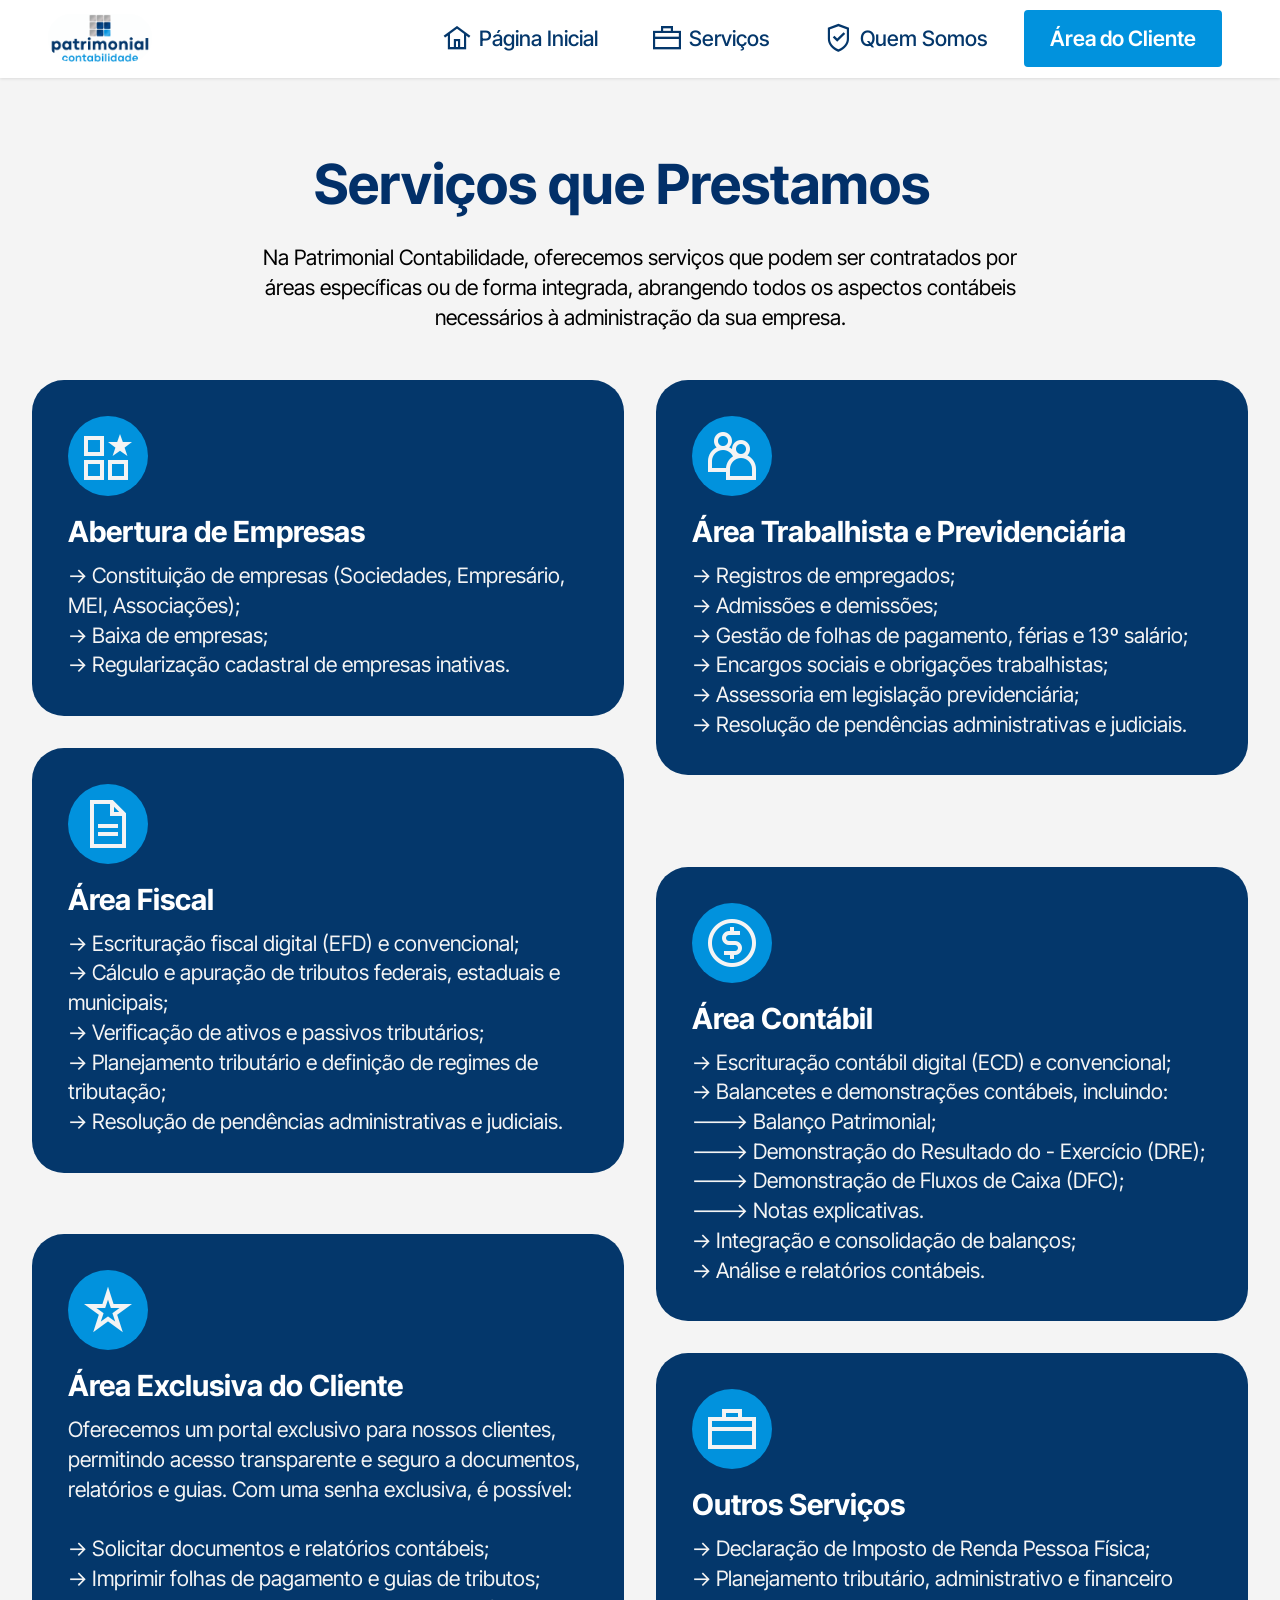
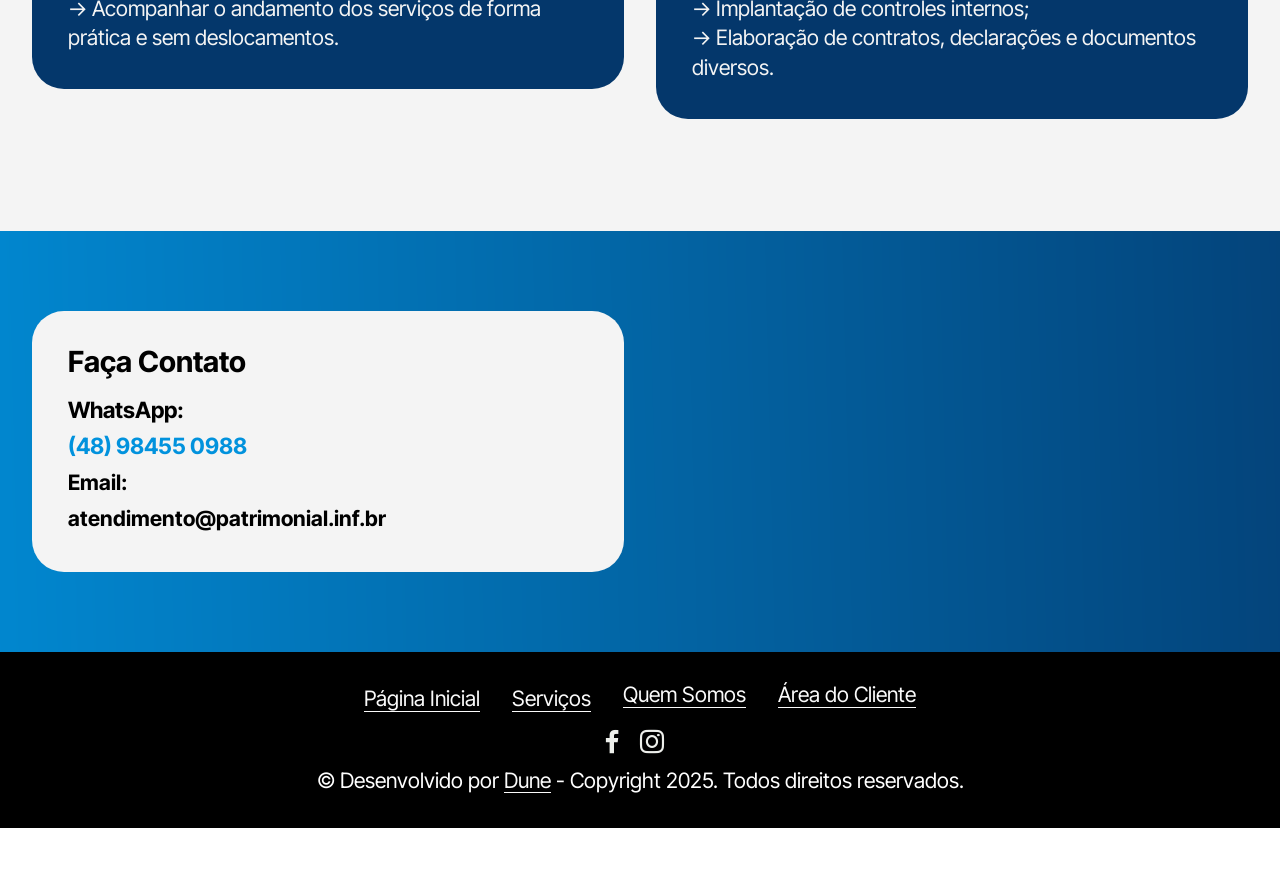
==== servicos.html @ 6b084728 "upload site .html" ====
<!DOCTYPE html>
<html  >
<head>
  <!-- Site made with Mobirise Website Builder v6.1.9, https://mobirise.com -->
  <meta charset="UTF-8">
  <meta http-equiv="X-UA-Compatible" content="IE=edge">
  <meta name="generator" content="Mobirise v6.1.9, mobirise.com">
  <meta name="twitter:card" content="summary_large_image"/>
  <meta name="twitter:image:src" content="assets/images/servicos-meta.png">
  <meta property="og:image" content="assets/images/servicos-meta.png">
  <meta name="twitter:title" content="Serviços | Patrimonial Contabilidade">
  <meta name="viewport" content="width=device-width, initial-scale=1, minimum-scale=1">
  <link rel="shortcut icon" href="assets/images/icon-v1.png" type="image/x-icon">
  <meta name="description" content="">
  
  
  <title>Serviços | Patrimonial Contabilidade</title>
  <link rel="stylesheet" href="assets/web/assets/mobirise-icons2/mobirise2.css">
  <link rel="stylesheet" href="assets/bootstrap/css/bootstrap.min.css">
  <link rel="stylesheet" href="assets/animatecss/animate.css">
  <link rel="stylesheet" href="assets/dropdown/css/style.css">
  <link rel="stylesheet" href="assets/socicon/css/styles.css">
  <link rel="stylesheet" href="assets/theme/css/style.css">
  <link rel="preload" href="https://fonts.googleapis.com/css?family=Inter+Tight:100,200,300,400,500,600,700,800,900,100i,200i,300i,400i,500i,600i,700i,800i,900i&display=swap" as="style" onload="this.onload=null;this.rel='stylesheet'">
  <noscript><link rel="stylesheet" href="https://fonts.googleapis.com/css?family=Inter+Tight:100,200,300,400,500,600,700,800,900,100i,200i,300i,400i,500i,600i,700i,800i,900i&display=swap"></noscript>
  <link rel="preload" as="style" href="assets/mobirise/css/mbr-additional.css?v=scXpaY"><link rel="stylesheet" href="assets/mobirise/css/mbr-additional.css?v=scXpaY" type="text/css">

  
  
  
</head>
<body>
  
  <section data-bs-version="5.1" class="menu menu2 cid-v5261xQDiM" once="menu" id="menu2-v">
    
    <nav class="navbar navbar-dropdown navbar-expand-lg">
        <div class="container">
            <div class="navbar-brand">
                <span class="navbar-logo">
                    <a href="index.html#article14-s">
                        <img src="assets/images/logo-menu-2.png" alt="Logo Patrimonial" style="height: 3rem;">
                    </a>
                </span>
                
            </div>
            <button class="navbar-toggler" type="button" data-toggle="collapse" data-bs-toggle="collapse" data-target="#navbarSupportedContent" data-bs-target="#navbarSupportedContent" aria-controls="navbarNavAltMarkup" aria-expanded="false" aria-label="Toggle navigation">
                <div class="hamburger">
                    <span></span>
                    <span></span>
                    <span></span>
                    <span></span>
                </div>
            </button>
            <div class="collapse navbar-collapse" id="navbarSupportedContent">
                <ul class="navbar-nav nav-dropdown" data-app-modern-menu="true"><li class="nav-item"><a class="nav-link link text-info text-primary display-4" href="index.html#article14-s"><span class="mobi-mbri mobi-mbri-home mbr-iconfont mbr-iconfont-btn"></span>Página Inicial</a></li>
                    <li class="nav-item"><a class="nav-link link text-info text-primary display-4" href="servicos.html#article14-t"><span class="mobi-mbri mobi-mbri-briefcase mbr-iconfont mbr-iconfont-btn"></span>Serviços</a></li>
                    <li class="nav-item"><a class="nav-link link text-info text-primary display-4" href="sobre.html#article14-u"><span class="mobi-mbri mobi-mbri-protect mbr-iconfont mbr-iconfont-btn"></span>Quem Somos</a>
                    </li></ul>
                
                <div class="navbar-buttons mbr-section-btn"><a class="btn btn-warning display-4" href="https://onvio.com.br/login/#/" target="_blank">Área do Cliente</a></div>
            </div>
        </div>
    </nav>
</section>

<section data-bs-version="5.1" class="article14 cid-v525OWpWIa" id="article14-t">
    
    <div class="container-fluid">
        <div class="row justify-content-center">
            <div class="col-md-12 col-lg-4">
                
                
            </div>
        </div>
    </div>
</section>

<section data-bs-version="5.1" class="features22 cid-v51Zfkqs8D" id="features022-l">
  

  
  
  <div class="container">
    <div class="row mb-5 justify-content-center">
      <div class="col-12 content-head">
        <h3 class="mbr-section-title mbr-fonts-style align-center mb-0 display-2"><p><strong>Serviços que Prestamos&nbsp;</strong>&nbsp;&nbsp;</p></h3>
        <h5 class="mbr-section-subtitle mbr-fonts-style align-center mb-0 mt-4 display-7">Na Patrimonial Contabilidade, oferecemos serviços que podem ser contratados por áreas específicas ou de forma integrada, abrangendo todos os aspectos contábeis necessários à administração da sua empresa.</h5>
      </div>
    </div>
    <div class="row mbr-masonry" data-masonry="{&quot;percentPosition&quot;: true }">
      <div class="item features-without-image col-12 col-md-6 col-lg-6 item-mb active">
        <div class="item-wrapper">
          <div class="card-box align-left">
            <div class="iconfont-wrapper">
              <span class="mbr-iconfont mobi-mbri-features mobi-mbri"></span>
            </div>
            <h5 class="card-title mbr-fonts-style display-5"><strong>Abertura de Empresas</strong></h5>
            <p class="card-text mbr-fonts-style display-7">-&gt; Constituição de empresas (Sociedades, Empresário, MEI, Associações);<br>-&gt; Baixa de empresas;<br>-&gt; Regularização cadastral de empresas inativas.</p>

            
          </div>
        </div>
      </div>
      <div class="item features-without-image col-12 col-md-6 col-lg-6 item-mb">
        <div class="item-wrapper">
          <div class="card-box align-left">
            <div class="iconfont-wrapper">
              <span class="mbr-iconfont mobi-mbri-users mobi-mbri"></span>
            </div>
            <h5 class="card-title mbr-fonts-style display-5"><strong>Área Trabalhista e Previdenciária</strong></h5>
            <p class="card-text mbr-fonts-style display-7">-&gt; Registros de empregados;<br>-&gt; Admissões e demissões;<br>-&gt; Gestão de folhas de pagamento, férias e 13º salário;<br>-&gt; Encargos sociais e obrigações trabalhistas;<br>-&gt; Assessoria em legislação previdenciária;<br>-&gt; Resolução de pendências administrativas e judiciais.</p>

            
          </div>
        </div>
      </div>
      <div class="item features-without-image col-12 col-md-6 col-lg-6 item-mb">
        <div class="item-wrapper">
          <div class="card-box align-left">
            <div class="iconfont-wrapper">
              <span class="mbr-iconfont mobi-mbri-file mobi-mbri"></span>
            </div>
            <h5 class="card-title mbr-fonts-style display-5"><strong>Área Fiscal</strong></h5>
            <p class="card-text mbr-fonts-style display-7">-&gt; Escrituração fiscal digital (EFD) e convencional;<br>-&gt; Cálculo e apuração de tributos federais, estaduais e municipais;<br>-&gt; Verificação de ativos e passivos tributários;<br>-&gt; Planejamento tributário e definição de regimes de tributação;<br>-&gt; Resolução de pendências administrativas e judiciais.</p>

            
          </div>
        </div>
      </div><div class="item features-without-image col-12 col-md-6 col-lg-6 item-mb">
        <div class="item-wrapper">
          <div class="card-box align-left">
            <div class="iconfont-wrapper">
              <span class="mbr-iconfont mobi-mbri-cash mobi-mbri"></span>
            </div>
            <h5 class="card-title mbr-fonts-style display-5"><strong>Área Contábil</strong></h5>
            <p class="card-text mbr-fonts-style display-7">-&gt; Escrituração contábil digital (ECD) e convencional;<br>-&gt; Balancetes e demonstrações contábeis, incluindo:<br>---&gt; Balanço Patrimonial;<br>---&gt; Demonstração do Resultado do - Exercício (DRE);<br>---&gt; Demonstração de Fluxos de Caixa (DFC);<br>---&gt; Notas explicativas.<br>-&gt; Integração e consolidação de balanços;<br>-&gt; Análise e relatórios contábeis.</p>

            
          </div>
        </div>
      </div><div class="item features-without-image col-12 col-md-6 col-lg-6 item-mb">
        <div class="item-wrapper">
          <div class="card-box align-left">
            <div class="iconfont-wrapper">
              <span class="mbr-iconfont mobi-mbri-star mobi-mbri"></span>
            </div>
            <h5 class="card-title mbr-fonts-style display-5"><strong>Área Exclusiva do Cliente</strong></h5>
            <p class="card-text mbr-fonts-style display-7">Oferecemos um portal exclusivo para nossos clientes, permitindo acesso transparente e seguro a documentos, relatórios e guias. Com uma senha exclusiva, é possível:<br><br>-&gt; Solicitar documentos e relatórios contábeis;<br>-&gt; Imprimir folhas de pagamento e guias de tributos;<br>-&gt; Acompanhar o andamento dos serviços de forma prática e sem deslocamentos.<br></p>

            
          </div>
        </div>
      </div><div class="item features-without-image col-12 col-md-6 col-lg-6 item-mb">
        <div class="item-wrapper">
          <div class="card-box align-left">
            <div class="iconfont-wrapper">
              <span class="mbr-iconfont mobi-mbri-briefcase mobi-mbri"></span>
            </div>
            <h5 class="card-title mbr-fonts-style display-5"><strong>Outros Serviços</strong></h5>
            <p class="card-text mbr-fonts-style display-7">-&gt; Declaração de Imposto de Renda Pessoa Física;<br>-&gt; Planejamento tributário, administrativo e financeiro<br>-&gt; Implantação de controles internos;<br>-&gt; Elaboração de contratos, declarações e documentos diversos.</p>

            
          </div>
        </div>
      </div>
      
      
      
    </div>
  </div>
</section>

<section data-bs-version="5.1" class="contacts02 map1 cid-v51ZgAqzKQ" id="contacts02-m">

    

    
    <div class="container">
        <div class="row justify-content-center">
            <div class="col-12 content-head">
                
            </div>
        </div>
        <div class="row justify-content-center">
            <div class="card col-12 col-md-12 col-lg-6">
                <div class="card-wrapper">
                    <div class="text-wrapper">
                        <h5 class="cardTitle mbr-fonts-style mb-2 display-5"><p>
                            <strong>Faça Contato</strong></p></h5>
                        <ul class="list mbr-fonts-style display-7">
                            <li class="mbr-text item-wrap"><span style="font-size: 1.4rem;"><strong>WhatsApp:&nbsp;</strong></span></li><li class="mbr-text item-wrap"><a href="http://wa.me/5548984550988" class="text-warning" target="_blank" style="font-size: 1.4rem;"><strong>(48) 98455 0988</strong></a></li>
                            <li class="mbr-text item-wrap"><strong>Email:&nbsp;</strong></li><li class="mbr-text item-wrap"><strong>atendimento@patrimonial.inf.br</strong></li>
                        </ul>
                    </div>
                </div>
            </div>
            <div class="map-wrapper col-md-12 col-lg-6">
                <div class="google-map"><iframe frameborder="0" style="border:0" src="https://www.google.com/maps/embed?pb=!1m18!1m12!1m3!1d3519.427785330781!2d-48.67220092451842!3d-28.102992175957997!2m3!1f0!2f0!3f0!3m2!1i1024!2i768!4f13.1!3m3!1m2!1s0x9526cda556efc7cf%3A0x701ad54960834e1a!2sPatrimonial%20Contabilidade!5e0!3m2!1spt-BR!2sbr!4v1738608298724!5m2!1spt-BR!2sbr" allowfullscreen=""></iframe></div>
            </div>
        </div>
    </div>
</section>

<section data-bs-version="5.1" class="footer3 cid-v51QaN0NQK" once="footers" id="footer3-h">

    

    

    <div class="container">
        <div class="media-container-row align-center mbr-white">
            <div class="row row-links">
                <ul class="foot-menu">
                    
                    
                    
                    
                    
                <li class="foot-menu-item mbr-fonts-style display-7"><a href="index.html#top" class="text-white text-primary">Página Inicial</a></li><li class="foot-menu-item mbr-fonts-style display-7"><a href="servicos.html#article14-t" class="text-white text-primary">Serviços</a></li><li class="foot-menu-item mbr-fonts-style display-7"><p><a href="sobre.html#article14-u" class="text-white text-primary">Quem Somos</a></p></li><li class="foot-menu-item mbr-fonts-style display-7"><p><a href="https://onvio.com.br/login/#/" class="text-white" target="_blank">Área do Cliente</a></p></li></ul>
            </div>
            <div class="row social-row">
                <div class="social-list align-right pb-2">
                    
                    
                    
                    
                    
                    
                <div class="soc-item">
                        <a href="https://www.facebook.com/patrimonial.br/" target="_blank">
                            <span class="mbr-iconfont mbr-iconfont-social socicon-facebook socicon" style="color: rgb(237, 239, 235); fill: rgb(237, 239, 235);"></span>
                        </a>
                    </div><div class="soc-item">
                        <a href="https://www.instagram.com/patrimonial.br/" target="_blank">
                            <span class="mbr-iconfont mbr-iconfont-social socicon-instagram socicon" style="color: rgb(237, 239, 235); fill: rgb(237, 239, 235);"></span>
                        </a>
                    </div></div>
            </div>
            <div class="row row-copirayt">
                <p class="mbr-text mb-0 mbr-fonts-style mbr-white align-center display-7">
                    © Desenvolvido por <a href="http://duneassessoria.com.br" class="text-white" target="_blank">Dune</a> - Copyright 2025. Todos direitos reservados.
                </p>
            </div>
        </div>
    </div>
</section><section class="display-7" style="padding: 0;align-items: center;justify-content: center;flex-wrap: wrap;    align-content: center;display: flex;position: relative;height: 4rem;"><a href="https://mobiri.se/3706680" style="flex: 1 1;height: 4rem;position: absolute;width: 100%;z-index: 1;"><img alt="" style="height: 4rem;" src="[data-uri]"></a><p style="margin: 0;text-align: center;" class="display-7">&#8204;</p><a style="z-index:1" href="https://mobirise.com/drag-drop-website-builder.html">Drag & Drop Website Builder</a></section><script src="assets/bootstrap/js/bootstrap.bundle.min.js"></script>  <script src="assets/smoothscroll/smooth-scroll.js"></script>  <script src="assets/ytplayer/index.js"></script>  <script src="assets/dropdown/js/navbar-dropdown.js"></script>  <script src="assets/masonry/masonry.pkgd.min.js"></script>  <script src="assets/imagesloaded/imagesloaded.pkgd.min.js"></script>  <script src="assets/theme/js/script.js"></script>  
  
  
 <div id="scrollToTop" class="scrollToTop mbr-arrow-up"><a style="text-align: center;"><i class="mbr-arrow-up-icon mbr-arrow-up-icon-cm cm-icon cm-icon-smallarrow-up"></i></a></div>
    <input name="animation" type="hidden">
  </body>
</html>
---- assets/web/assets/mobirise-icons2/mobirise2.css ----
@font-face {
  font-family: 'Moririse2';
  font-display: swap;
  src:  url('mobirise2.eot?f2bix4');
  src:  url('mobirise2.eot?f2bix4#iefix') format('embedded-opentype'),
    url('mobirise2.woff2?f2bix4') format('woff2'),
    url('mobirise2.woff?f2bix4') format('woff'),
    url('mobirise2.ttf?f2bix4') format('truetype'),
    url('mobirise2.svg?f2bix4#mobirise2') format('svg');
  font-weight: normal;
  font-style: normal;
}

[class^="mobi-"], [class*=" mobi-"] {
  /* use !important to prevent issues with browser extensions that change fonts */
  font-family: 'Moririse2' !important;
  speak: none;
  font-style: normal;
  font-weight: normal;
  font-variant: normal;
  text-transform: none;
  line-height: 1;

  /* Better Font Rendering =========== */
  -webkit-font-smoothing: antialiased;
  -moz-osx-font-smoothing: grayscale;
}

.mobi-mbri-add-submenu:before {
  content: "\e900";
}
.mobi-mbri-alert:before {
  content: "\e901";
}
.mobi-mbri-align-center:before {
  content: "\e902";
}
.mobi-mbri-align-justify:before {
  content: "\e903";
}
.mobi-mbri-align-left:before {
  content: "\e904";
}
.mobi-mbri-align-right:before {
  content: "\e905";
}
.mobi-mbri-android:before {
  content: "\e906";
}
.mobi-mbri-apple:before {
  content: "\e907";
}
.mobi-mbri-arrow-down:before {
  content: "\e908";
}
.mobi-mbri-arrow-next:before {
  content: "\e909";
}
.mobi-mbri-arrow-prev:before {
  content: "\e90a";
}
.mobi-mbri-arrow-up:before {
  content: "\e90b";
}
.mobi-mbri-bold:before {
  content: "\e90c";
}
.mobi-mbri-bookmark:before {
  content: "\e90d";
}
.mobi-mbri-bootstrap:before {
  content: "\e90e";
}
.mobi-mbri-briefcase:before {
  content: "\e90f";
}
.mobi-mbri-browse:before {
  content: "\e910";
}
.mobi-mbri-bulleted-list:before {
  content: "\e911";
}
.mobi-mbri-calendar:before {
  content: "\e912";
}
.mobi-mbri-camera:before {
  content: "\e913";
}
.mobi-mbri-cart-add:before {
  content: "\e914";
}
.mobi-mbri-cart-full:before {
  content: "\e915";
}
.mobi-mbri-cash:before {
  content: "\e916";
}
.mobi-mbri-change-style:before {
  content: "\e917";
}
.mobi-mbri-chat:before {
  content: "\e918";
}
.mobi-mbri-clock:before {
  content: "\e919";
}
.mobi-mbri-close:before {
  content: "\e91a";
}
.mobi-mbri-cloud:before {
  content: "\e91b";
}
.mobi-mbri-code:before {
  content: "\e91c";
}
.mobi-mbri-contact-form:before {
  content: "\e91d";
}
.mobi-mbri-credit-card:before {
  content: "\e91e";
}
.mobi-mbri-cursor-click:before {
  content: "\e91f";
}
.mobi-mbri-cust-feedback:before {
  content: "\e920";
}
.mobi-mbri-database:before {
  content: "\e921";
}
.mobi-mbri-delivery:before {
  content: "\e922";
}
.mobi-mbri-desktop:before {
  content: "\e923";
}
.mobi-mbri-devices:before {
  content: "\e924";
}
.mobi-mbri-down:before {
  content: "\e925";
}
.mobi-mbri-download-2:before {
  content: "\e926";
}
.mobi-mbri-download:before {
  content: "\e927";
}
.mobi-mbri-drag-n-drop-2:before {
  content: "\e928";
}
.mobi-mbri-drag-n-drop:before {
  content: "\e929";
}
.mobi-mbri-edit-2:before {
  content: "\e92a";
}
.mobi-mbri-edit:before {
  content: "\e92b";
}
.mobi-mbri-error:before {
  content: "\e92c";
}
.mobi-mbri-extension:before {
  content: "\e92d";
}
.mobi-mbri-features:before {
  content: "\e92e";
}
.mobi-mbri-file:before {
  content: "\e92f";
}
.mobi-mbri-flag:before {
  content: "\e930";
}
.mobi-mbri-folder:before {
  content: "\e931";
}
.mobi-mbri-gift:before {
  content: "\e932";
}
.mobi-mbri-github:before {
  content: "\e933";
}
.mobi-mbri-globe-2:before {
  content: "\e934";
}
.mobi-mbri-globe:before {
  content: "\e935";
}
.mobi-mbri-growing-chart:before {
  content: "\e936";
}
.mobi-mbri-hearth:before {
  content: "\e937";
}
.mobi-mbri-help:before {
  content: "\e938";
}
.mobi-mbri-home:before {
  content: "\e939";
}
.mobi-mbri-hot-cup:before {
  content: "\e93a";
}
.mobi-mbri-idea:before {
  content: "\e93b";
}
.mobi-mbri-image-gallery:before {
  content: "\e93c";
}
.mobi-mbri-image-slider:before {
  content: "\e93d";
}
.mobi-mbri-info:before {
  content: "\e93e";
}
.mobi-mbri-italic:before {
  content: "\e93f";
}
.mobi-mbri-key:before {
  content: "\e940";
}
.mobi-mbri-laptop:before {
  content: "\e941";
}
.mobi-mbri-layers:before {
  content: "\e942";
}
.mobi-mbri-left-right:before {
  content: "\e943";
}
.mobi-mbri-left:before {
  content: "\e944";
}
.mobi-mbri-letter:before {
  content: "\e945";
}
.mobi-mbri-like:before {
  content: "\e946";
}
.mobi-mbri-link:before {
  content: "\e947";
}
.mobi-mbri-lock:before {
  content: "\e948";
}
.mobi-mbri-login:before {
  content: "\e949";
}
.mobi-mbri-logout:before {
  content: "\e94a";
}
.mobi-mbri-magic-stick:before {
  content: "\e94b";
}
.mobi-mbri-map-pin:before {
  content: "\e94c";
}
.mobi-mbri-menu:before {
  content: "\e94d";
}
.mobi-mbri-mobile-2:before {
  content: "\e94e";
}
.mobi-mbri-mobile-horizontal:before {
  content: "\e94f";
}
.mobi-mbri-mobile:before {
  content: "\e950";
}
.mobi-mbri-mobirise:before {
  content: "\e951";
}
.mobi-mbri-more-horizontal:before {
  content: "\e952";
}
.mobi-mbri-more-vertical:before {
  content: "\e953";
}
.mobi-mbri-music:before {
  content: "\e954";
}
.mobi-mbri-new-file:before {
  content: "\e955";
}
.mobi-mbri-numbered-list:before {
  content: "\e956";
}
.mobi-mbri-opened-folder:before {
  content: "\e957";
}
.mobi-mbri-pages:before {
  content: "\e958";
}
.mobi-mbri-paper-plane:before {
  content: "\e959";
}
.mobi-mbri-paperclip:before {
  content: "\e95a";
}
.mobi-mbri-phone:before {
  content: "\e95b";
}
.mobi-mbri-photo:before {
  content: "\e95c";
}
.mobi-mbri-photos:before {
  content: "\e95d";
}
.mobi-mbri-pin:before {
  content: "\e95e";
}
.mobi-mbri-play:before {
  content: "\e95f";
}
.mobi-mbri-plus:before {
  content: "\e960";
}
.mobi-mbri-preview:before {
  content: "\e961";
}
.mobi-mbri-print:before {
  content: "\e962";
}
.mobi-mbri-protect:before {
  content: "\e963";
}
.mobi-mbri-question:before {
  content: "\e964";
}
.mobi-mbri-quote-left:before {
  content: "\e965";
}
.mobi-mbri-quote-right:before {
  content: "\e966";
}
.mobi-mbri-redo:before {
  content: "\e967";
}
.mobi-mbri-refresh:before {
  content: "\e968";
}
.mobi-mbri-responsive-2:before {
  content: "\e969";
}
.mobi-mbri-responsive:before {
  content: "\e96a";
}
.mobi-mbri-right:before {
  content: "\e96b";
}
.mobi-mbri-rocket:before {
  content: "\e96c";
}
.mobi-mbri-sad-face:before {
  content: "\e96d";
}
.mobi-mbri-sale:before {
  content: "\e96e";
}
.mobi-mbri-save:before {
  content: "\e96f";
}
.mobi-mbri-search:before {
  content: "\e970";
}
.mobi-mbri-setting-2:before {
  content: "\e971";
}
.mobi-mbri-setting-3:before {
  content: "\e972";
}
.mobi-mbri-setting:before {
  content: "\e973";
}
.mobi-mbri-share:before {
  content: "\e974";
}
.mobi-mbri-shopping-bag:before {
  content: "\e975";
}
.mobi-mbri-shopping-basket:before {
  content: "\e976";
}
.mobi-mbri-shopping-cart:before {
  content: "\e977";
}
.mobi-mbri-sites:before {
  content: "\e978";
}
.mobi-mbri-smile-face:before {
  content: "\e979";
}
.mobi-mbri-speed:before {
  content: "\e97a";
}
.mobi-mbri-star:before {
  content: "\e97b";
}
.mobi-mbri-success:before {
  content: "\e97c";
}
.mobi-mbri-sun:before {
  content: "\e97d";
}
.mobi-mbri-sun2:before {
  content: "\e97e";
}
.mobi-mbri-tablet-vertical:before {
  content: "\e97f";
}
.mobi-mbri-tablet:before {
  content: "\e980";
}
.mobi-mbri-target:before {
  content: "\e981";
}
.mobi-mbri-timer:before {
  content: "\e982";
}
.mobi-mbri-to-ftp:before {
  content: "\e983";
}
.mobi-mbri-to-local-drive:before {
  content: "\e984";
}
.mobi-mbri-touch-swipe:before {
  content: "\e985";
}
.mobi-mbri-touch:before {
  content: "\e986";
}
.mobi-mbri-trash:before {
  content: "\e987";
}
.mobi-mbri-underline:before {
  content: "\e988";
}
.mobi-mbri-undo:before {
  content: "\e989";
}
.mobi-mbri-unlink:before {
  content: "\e98a";
}
.mobi-mbri-unlock:before {
  content: "\e98b";
}
.mobi-mbri-up-down:before {
  content: "\e98c";
}
.mobi-mbri-up:before {
  content: "\e98d";
}
.mobi-mbri-update:before {
  content: "\e98e";
}
.mobi-mbri-upload-2:before {
  content: "\e98f";
}
.mobi-mbri-upload:before {
  content: "\e990";
}
.mobi-mbri-user-2:before {
  content: "\e991";
}
.mobi-mbri-user:before {
  content: "\e992";
}
.mobi-mbri-users:before {
  content: "\e993";
}
.mobi-mbri-video-play:before {
  content: "\e994";
}
.mobi-mbri-video:before {
  content: "\e995";
}
.mobi-mbri-watch:before {
  content: "\e996";
}
.mobi-mbri-website-theme-2:before {
  content: "\e997";
}
.mobi-mbri-website-theme:before {
  content: "\e998";
}
.mobi-mbri-wifi:before {
  content: "\e999";
}
.mobi-mbri-windows:before {
  content: "\e99a";
}
.mobi-mbri-zoom-in:before {
  content: "\e99b";
}
.mobi-mbri-zoom-out:before {
  content: "\e99c";
}
---- assets/dropdown/css/style.css ----
.navbar-dropdown {
  left: 0;
  padding: 0;
  position: absolute;
  right: 0;
  top: 0;
  transition: all 0.45s ease;
  z-index: 1030;
  background: #282828; }
  .navbar-dropdown .navbar-logo {
    margin-right: 0.8rem;
    transition: margin 0.3s ease-in-out;
    vertical-align: middle; }
    .navbar-dropdown .navbar-logo img {
      height: 3.125rem;
      transition: all 0.3s ease-in-out; }
    .navbar-dropdown .navbar-logo.mbr-iconfont {
      font-size: 3.125rem;
      line-height: 3.125rem; }
  .navbar-dropdown .navbar-caption {
    font-weight: 700;
    white-space: normal;
    vertical-align: -4px;
    line-height: 3.125rem !important; }
    .navbar-dropdown .navbar-caption, .navbar-dropdown .navbar-caption:hover {
      color: inherit;
      text-decoration: none; }
  .navbar-dropdown .mbr-iconfont + .navbar-caption {
    vertical-align: -1px; }
  .navbar-dropdown.navbar-fixed-top {
    position: fixed; }
  .navbar-dropdown .navbar-brand span {
    vertical-align: -4px; }
  .navbar-dropdown.bg-color.transparent {
    background: none; }
  .navbar-dropdown.navbar-short .navbar-brand {
    padding: 0.625rem 0; }
    .navbar-dropdown.navbar-short .navbar-brand span {
      vertical-align: -1px; }
  .navbar-dropdown.navbar-short .navbar-caption {
    line-height: 2.375rem !important;
    vertical-align: -2px; }
  .navbar-dropdown.navbar-short .navbar-logo {
    margin-right: 0.5rem; }
    .navbar-dropdown.navbar-short .navbar-logo img {
      height: 2.375rem; }
    .navbar-dropdown.navbar-short .navbar-logo.mbr-iconfont {
      font-size: 2.375rem;
      line-height: 2.375rem; }
  .navbar-dropdown.navbar-short .mbr-table-cell {
    height: 3.625rem; }
  .navbar-dropdown .navbar-close {
    left: 0.6875rem;
    position: fixed;
    top: 0.75rem;
    z-index: 1000; }
  .navbar-dropdown .hamburger-icon {
    content: "";
    display: inline-block;
    vertical-align: middle;
    width: 16px;
    -webkit-box-shadow: 0 -6px 0 1px #282828,0 0 0 1px #282828,0 6px 0 1px #282828;
    -moz-box-shadow: 0 -6px 0 1px #282828,0 0 0 1px #282828,0 6px 0 1px #282828;
    box-shadow: 0 -6px 0 1px #282828,0 0 0 1px #282828,0 6px 0 1px #282828; }

.dropdown-menu .dropdown-toggle[data-toggle="dropdown-submenu"]::after {
  border-bottom: 0.35em solid transparent;
  border-left: 0.35em solid;
  border-right: 0;
  border-top: 0.35em solid transparent;
  margin-left: 0.3rem; }

.dropdown-menu .dropdown-item:focus {
  outline: 0; }

.nav-dropdown {
  font-size: 0.75rem;
  font-weight: 500;
  height: auto !important; }
  .nav-dropdown .nav-btn {
    padding-left: 1rem; }
  .nav-dropdown .link {
    margin: .667em 1.667em;
    font-weight: 500;
    padding: 0;
    transition: color .2s ease-in-out; }
    .nav-dropdown .link.dropdown-toggle {
      margin-right: 2.583em; }
      .nav-dropdown .link.dropdown-toggle::after {
        margin-left: .25rem;
        border-top: 0.35em solid;
        border-right: 0.35em solid transparent;
        border-left: 0.35em solid transparent;
        border-bottom: 0; }
      .nav-dropdown .link.dropdown-toggle[aria-expanded="true"] {
        margin: 0;
        padding: 0.667em 3.263em  0.667em 1.667em; }
  .nav-dropdown .link::after,
  .nav-dropdown .dropdown-item::after {
    color: inherit; }
  .nav-dropdown .btn {
    font-size: 0.75rem;
    font-weight: 700;
    letter-spacing: 0;
    margin-bottom: 0;
    padding-left: 1.25rem;
    padding-right: 1.25rem; }
  .nav-dropdown .dropdown-menu {
    border-radius: 0;
    border: 0;
    left: 0;
    margin: 0;
    padding-bottom: 1.25rem;
    padding-top: 1.25rem;
    position: relative; }
  .nav-dropdown .dropdown-submenu {
    margin-left: 0.125rem;
    top: 0; }
  .nav-dropdown .dropdown-item {
    font-weight: 500;
    line-height: 2;
    padding: 0.3846em 4.615em 0.3846em 1.5385em;
    position: relative;
    transition: color .2s ease-in-out, background-color .2s ease-in-out; }
    .nav-dropdown .dropdown-item::after {
      margin-top: -0.3077em;
      position: absolute;
      right: 1.1538em;
      top: 50%; }
    .nav-dropdown .dropdown-item:focus, .nav-dropdown .dropdown-item:hover {
      background: none; }

@media (max-width: 767px) {
  .nav-dropdown.navbar-toggleable-sm {
    bottom: 0;
    display: none;
    left: 0;
    overflow-x: hidden;
    position: fixed;
    top: 0;
    transform: translateX(-100%);
    -ms-transform: translateX(-100%);
    -webkit-transform: translateX(-100%);
    width: 18.75rem;
    z-index: 999; } }
.nav-dropdown.navbar-toggleable-xl {
  bottom: 0;
  display: none;
  left: 0;
  overflow-x: hidden;
  position: fixed;
  top: 0;
  transform: translateX(-100%);
  -ms-transform: translateX(-100%);
  -webkit-transform: translateX(-100%);
  width: 18.75rem;
  z-index: 999; }

.nav-dropdown-sm {
  display: block !important;
  overflow-x: hidden;
  overflow: auto;
  padding-top: 3.875rem; }
  .nav-dropdown-sm::after {
    content: "";
    display: block;
    height: 3rem;
    width: 100%; }
  .nav-dropdown-sm.collapse.in ~ .navbar-close {
    display: block !important; }
  .nav-dropdown-sm.collapsing, .nav-dropdown-sm.collapse.in {
    transform: translateX(0);
    -ms-transform: translateX(0);
    -webkit-transform: translateX(0);
    transition: all 0.25s ease-out;
    -webkit-transition: all 0.25s ease-out;
    background: #282828; }
  .nav-dropdown-sm.collapsing[aria-expanded="false"] {
    transform: translateX(-100%);
    -ms-transform: translateX(-100%);
    -webkit-transform: translateX(-100%); }
  .nav-dropdown-sm .nav-item {
    display: block;
    margin-left: 0 !important;
    padding-left: 0; }
  .nav-dropdown-sm .link,
  .nav-dropdown-sm .dropdown-item {
    border-top: 1px dotted rgba(255, 255, 255, 0.1);
    font-size: 0.8125rem;
    line-height: 1.6;
    margin: 0 !important;
    padding: 0.875rem 2.4rem 0.875rem 1.5625rem !important;
    position: relative;
    white-space: normal; }
    .nav-dropdown-sm .link:focus, .nav-dropdown-sm .link:hover,
    .nav-dropdown-sm .dropdown-item:focus,
    .nav-dropdown-sm .dropdown-item:hover {
      background: rgba(0, 0, 0, 0.2) !important;
      color: #c0a375; }
  .nav-dropdown-sm .nav-btn {
    position: relative;
    padding: 1.5625rem 1.5625rem 0 1.5625rem; }
    .nav-dropdown-sm .nav-btn::before {
      border-top: 1px dotted rgba(255, 255, 255, 0.1);
      content: "";
      left: 0;
      position: absolute;
      top: 0;
      width: 100%; }
    .nav-dropdown-sm .nav-btn + .nav-btn {
      padding-top: 0.625rem; }
      .nav-dropdown-sm .nav-btn + .nav-btn::before {
        display: none; }
  .nav-dropdown-sm .btn {
    padding: 0.625rem 0; }
  .nav-dropdown-sm .dropdown-toggle[data-toggle="dropdown-submenu"]::after {
    margin-left: .25rem;
    border-top: 0.35em solid;
    border-right: 0.35em solid transparent;
    border-left: 0.35em solid transparent;
    border-bottom: 0; }
  .nav-dropdown-sm .dropdown-toggle[data-toggle="dropdown-submenu"][aria-expanded="true"]::after {
    border-top: 0;
    border-right: 0.35em solid transparent;
    border-left: 0.35em solid transparent;
    border-bottom: 0.35em solid; }
  .nav-dropdown-sm .dropdown-menu {
    margin: 0;
    padding: 0;
    position: relative;
    top: 0;
    left: 0;
    width: 100%;
    border: 0;
    float: none;
    border-radius: 0;
    background: none; }
  .nav-dropdown-sm .dropdown-submenu {
    left: 100%;
    margin-left: 0.125rem;
    margin-top: -1.25rem;
    top: 0; }

.navbar-toggleable-sm .nav-dropdown .dropdown-menu {
  position: absolute; }

.navbar-toggleable-sm .nav-dropdown .dropdown-submenu {
  left: 100%;
  margin-left: 0.125rem;
  margin-top: -1.25rem;
  top: 0; }

.navbar-toggleable-sm.opened .nav-dropdown .dropdown-menu {
  position: relative; }

.navbar-toggleable-sm.opened .nav-dropdown .dropdown-submenu {
  left: 0;
  margin-left: 00rem;
  margin-top: 0rem;
  top: 0; }

.is-builder .nav-dropdown.collapsing {
  transition: none !important; }
---- assets/socicon/css/styles.css ----
@charset "UTF-8";

@font-face {
  font-family: 'Socicon';
  src:  url('../fonts/socicon.eot');
  src:  url('../fonts/socicon.eot?#iefix') format('embedded-opentype'),
    url('../fonts/socicon.woff2') format('woff2'),
    url('../fonts/socicon.ttf') format('truetype'),
    url('../fonts/socicon.woff') format('woff'),
    url('../fonts/socicon.svg#socicon') format('svg');
  font-weight: normal;
  font-style: normal;
  font-display: swap;
}

[data-icon]:before {
  font-family: "socicon" !important;
  content: attr(data-icon);
  font-style: normal !important;
  font-weight: normal !important;
  font-variant: normal !important;
  text-transform: none !important;
  speak: none;
  line-height: 1;
  -webkit-font-smoothing: antialiased;
  -moz-osx-font-smoothing: grayscale;
}

[class^="socicon-"], [class*=" socicon-"] {
  /* use !important to prevent issues with browser extensions that change fonts */
  font-family: 'Socicon' !important;
  speak: none;
  font-style: normal;
  font-weight: normal;
  font-variant: normal;
  text-transform: none;
  line-height: 1;

  /* Better Font Rendering =========== */
  -webkit-font-smoothing: antialiased;
  -moz-osx-font-smoothing: grayscale;
}

.socicon-500px:before {
  content: "\e000";
}
.socicon-8tracks:before {
  content: "\e001";
}
.socicon-airbnb:before {
  content: "\e002";
}
.socicon-alliance:before {
  content: "\e003";
}
.socicon-amazon:before {
  content: "\e004";
}
.socicon-amplement:before {
  content: "\e005";
}
.socicon-android:before {
  content: "\e006";
}
.socicon-angellist:before {
  content: "\e007";
}
.socicon-apple:before {
  content: "\e008";
}
.socicon-appnet:before {
  content: "\e009";
}
.socicon-baidu:before {
  content: "\e00a";
}
.socicon-bandcamp:before {
  content: "\e00b";
}
.socicon-battlenet:before {
  content: "\e00c";
}
.socicon-mixer:before {
  content: "\e00d";
}
.socicon-bebee:before {
  content: "\e00e";
}
.socicon-bebo:before {
  content: "\e00f";
}
.socicon-behance:before {
  content: "\e010";
}
.socicon-blizzard:before {
  content: "\e011";
}
.socicon-blogger:before {
  content: "\e012";
}
.socicon-buffer:before {
  content: "\e013";
}
.socicon-chrome:before {
  content: "\e014";
}
.socicon-coderwall:before {
  content: "\e015";
}
.socicon-curse:before {
  content: "\e016";
}
.socicon-dailymotion:before {
  content: "\e017";
}
.socicon-deezer:before {
  content: "\e018";
}
.socicon-delicious:before {
  content: "\e019";
}
.socicon-deviantart:before {
  content: "\e01a";
}
.socicon-diablo:before {
  content: "\e01b";
}
.socicon-digg:before {
  content: "\e01c";
}
.socicon-discord:before {
  content: "\e01d";
}
.socicon-disqus:before {
  content: "\e01e";
}
.socicon-douban:before {
  content: "\e01f";
}
.socicon-draugiem:before {
  content: "\e020";
}
.socicon-dribbble:before {
  content: "\e021";
}
.socicon-drupal:before {
  content: "\e022";
}
.socicon-ebay:before {
  content: "\e023";
}
.socicon-ello:before {
  content: "\e024";
}
.socicon-endomodo:before {
  content: "\e025";
}
.socicon-envato:before {
  content: "\e026";
}
.socicon-etsy:before {
  content: "\e027";
}
.socicon-facebook:before {
  content: "\e028";
}
.socicon-feedburner:before {
  content: "\e029";
}
.socicon-filmweb:before {
  content: "\e02a";
}
.socicon-firefox:before {
  content: "\e02b";
}
.socicon-flattr:before {
  content: "\e02c";
}
.socicon-flickr:before {
  content: "\e02d";
}
.socicon-formulr:before {
  content: "\e02e";
}
.socicon-forrst:before {
  content: "\e02f";
}
.socicon-foursquare:before {
  content: "\e030";
}
.socicon-friendfeed:before {
  content: "\e031";
}
.socicon-github:before {
  content: "\e032";
}
.socicon-goodreads:before {
  content: "\e033";
}
.socicon-google:before {
  content: "\e034";
}
.socicon-googlescholar:before {
  content: "\e035";
}
.socicon-googlegroups:before {
  content: "\e036";
}
.socicon-googlephotos:before {
  content: "\e037";
}
.socicon-googleplus:before {
  content: "\e038";
}
.socicon-grooveshark:before {
  content: "\e039";
}
.socicon-hackerrank:before {
  content: "\e03a";
}
.socicon-hearthstone:before {
  content: "\e03b";
}
.socicon-hellocoton:before {
  content: "\e03c";
}
.socicon-heroes:before {
  content: "\e03d";
}
.socicon-smashcast:before {
  content: "\e03e";
}
.socicon-horde:before {
  content: "\e03f";
}
.socicon-houzz:before {
  content: "\e040";
}
.socicon-icq:before {
  content: "\e041";
}
.socicon-identica:before {
  content: "\e042";
}
.socicon-imdb:before {
  content: "\e043";
}
.socicon-instagram:before {
  content: "\e044";
}
.socicon-issuu:before {
  content: "\e045";
}
.socicon-istock:before {
  content: "\e046";
}
.socicon-itunes:before {
  content: "\e047";
}
.socicon-keybase:before {
  content: "\e048";
}
.socicon-lanyrd:before {
  content: "\e049";
}
.socicon-lastfm:before {
  content: "\e04a";
}
.socicon-line:before {
  content: "\e04b";
}
.socicon-linkedin:before {
  content: "\e04c";
}
.socicon-livejournal:before {
  content: "\e04d";
}
.socicon-lyft:before {
  content: "\e04e";
}
.socicon-macos:before {
  content: "\e04f";
}
.socicon-mail:before {
  content: "\e050";
}
.socicon-medium:before {
  content: "\e051";
}
.socicon-meetup:before {
  content: "\e052";
}
.socicon-mixcloud:before {
  content: "\e053";
}
.socicon-modelmayhem:before {
  content: "\e054";
}
.socicon-mumble:before {
  content: "\e055";
}
.socicon-myspace:before {
  content: "\e056";
}
.socicon-newsvine:before {
  content: "\e057";
}
.socicon-nintendo:before {
  content: "\e058";
}
.socicon-npm:before {
  content: "\e059";
}
.socicon-odnoklassniki:before {
  content: "\e05a";
}
.socicon-openid:before {
  content: "\e05b";
}
.socicon-opera:before {
  content: "\e05c";
}
.socicon-outlook:before {
  content: "\e05d";
}
.socicon-overwatch:before {
  content: "\e05e";
}
.socicon-patreon:before {
  content: "\e05f";
}
.socicon-paypal:before {
  content: "\e060";
}
.socicon-periscope:before {
  content: "\e061";
}
.socicon-persona:before {
  content: "\e062";
}
.socicon-pinterest:before {
  content: "\e063";
}
.socicon-play:before {
  content: "\e064";
}
.socicon-player:before {
  content: "\e065";
}
.socicon-playstation:before {
  content: "\e066";
}
.socicon-pocket:before {
  content: "\e067";
}
.socicon-qq:before {
  content: "\e068";
}
.socicon-quora:before {
  content: "\e069";
}
.socicon-raidcall:before {
  content: "\e06a";
}
.socicon-ravelry:before {
  content: "\e06b";
}
.socicon-reddit:before {
  content: "\e06c";
}
.socicon-renren:before {
  content: "\e06d";
}
.socicon-researchgate:before {
  content: "\e06e";
}
.socicon-residentadvisor:before {
  content: "\e06f";
}
.socicon-reverbnation:before {
  content: "\e070";
}
.socicon-rss:before {
  content: "\e071";
}
.socicon-sharethis:before {
  content: "\e072";
}
.socicon-skype:before {
  content: "\e073";
}
.socicon-slideshare:before {
  content: "\e074";
}
.socicon-smugmug:before {
  content: "\e075";
}
.socicon-snapchat:before {
  content: "\e076";
}
.socicon-songkick:before {
  content: "\e077";
}
.socicon-soundcloud:before {
  content: "\e078";
}
.socicon-spotify:before {
  content: "\e079";
}
.socicon-stackexchange:before {
  content: "\e07a";
}
.socicon-stackoverflow:before {
  content: "\e07b";
}
.socicon-starcraft:before {
  content: "\e07c";
}
.socicon-stayfriends:before {
  content: "\e07d";
}
.socicon-steam:before {
  content: "\e07e";
}
.socicon-storehouse:before {
  content: "\e07f";
}
.socicon-strava:before {
  content: "\e080";
}
.socicon-streamjar:before {
  content: "\e081";
}
.socicon-stumbleupon:before {
  content: "\e082";
}
.socicon-swarm:before {
  content: "\e083";
}
.socicon-teamspeak:before {
  content: "\e084";
}
.socicon-teamviewer:before {
  content: "\e085";
}
.socicon-technorati:before {
  content: "\e086";
}
.socicon-telegram:before {
  content: "\e087";
}
.socicon-tripadvisor:before {
  content: "\e088";
}
.socicon-tripit:before {
  content: "\e089";
}
.socicon-triplej:before {
  content: "\e08a";
}
.socicon-tumblr:before {
  content: "\e08b";
}
.socicon-twitch:before {
  content: "\e08c";
}
.socicon-twitter:before {
  content: "\e08d";
}
.socicon-uber:before {
  content: "\e08e";
}
.socicon-ventrilo:before {
  content: "\e08f";
}
.socicon-viadeo:before {
  content: "\e090";
}
.socicon-viber:before {
  content: "\e091";
}
.socicon-viewbug:before {
  content: "\e092";
}
.socicon-vimeo:before {
  content: "\e093";
}
.socicon-vine:before {
  content: "\e094";
}
.socicon-vkontakte:before {
  content: "\e095";
}
.socicon-warcraft:before {
  content: "\e096";
}
.socicon-wechat:before {
  content: "\e097";
}
.socicon-weibo:before {
  content: "\e098";
}
.socicon-whatsapp:before {
  content: "\e099";
}
.socicon-wikipedia:before {
  content: "\e09a";
}
.socicon-windows:before {
  content: "\e09b";
}
.socicon-wordpress:before {
  content: "\e09c";
}
.socicon-wykop:before {
  content: "\e09d";
}
.socicon-xbox:before {
  content: "\e09e";
}
.socicon-xing:before {
  content: "\e09f";
}
.socicon-yahoo:before {
  content: "\e0a0";
}
.socicon-yammer:before {
  content: "\e0a1";
}
.socicon-yandex:before {
  content: "\e0a2";
}
.socicon-yelp:before {
  content: "\e0a3";
}
.socicon-younow:before {
  content: "\e0a4";
}
.socicon-youtube:before {
  content: "\e0a5";
}
.socicon-zapier:before {
  content: "\e0a6";
}
.socicon-zerply:before {
  content: "\e0a7";
}
.socicon-zomato:before {
  content: "\e0a8";
}
.socicon-zynga:before {
  content: "\e0a9";
}
.socicon-bluesky:before {
  content: "\e0aa";
}
.socicon-threads:before {
  content: "\e0ab";
}
.socicon-spreadshirt:before {
  content: "\e901";
}
.socicon-gamejolt:before {
  content: "\e902";
}
.socicon-trello:before {
  content: "\e903";
}
.socicon-tunein:before {
  content: "\e904";
}
.socicon-bloglovin:before {
  content: "\e905";
}
.socicon-gamewisp:before {
  content: "\e906";
}
.socicon-messenger:before {
  content: "\e907";
}
.socicon-pandora:before {
  content: "\e908";
}
.socicon-augment:before {
  content: "\e909";
}
.socicon-bitbucket:before {
  content: "\e90a";
}
.socicon-fyuse:before {
  content: "\e90b";
}
.socicon-yt-gaming:before {
  content: "\e90c";
}
.socicon-sketchfab:before {
  content: "\e90d";
}
.socicon-mobcrush:before {
  content: "\e90e";
}
.socicon-microsoft:before {
  content: "\e90f";
}
.socicon-realtor:before {
  content: "\e910";
}
.socicon-tidal:before {
  content: "\e911";
}
.socicon-qobuz:before {
  content: "\e912";
}
.socicon-natgeo:before {
  content: "\e913";
}
.socicon-mastodon:before {
  content: "\e914";
}
.socicon-unsplash:before {
  content: "\e915";
}
.socicon-homeadvisor:before {
  content: "\e916";
}
.socicon-angieslist:before {
  content: "\e917";
}
.socicon-codepen:before {
  content: "\e918";
}
.socicon-slack:before {
  content: "\e919";
}
.socicon-openaigym:before {
  content: "\e91a";
}
.socicon-logmein:before {
  content: "\e91b";
}
.socicon-fiverr:before {
  content: "\e91c";
}
.socicon-gotomeeting:before {
  content: "\e91d";
}
.socicon-aliexpress:before {
  content: "\e91e";
}
.socicon-guru:before {
  content: "\e91f";
}
.socicon-appstore:before {
  content: "\e920";
}
.socicon-homes:before {
  content: "\e921";
}
.socicon-zoom:before {
  content: "\e922";
}
.socicon-alibaba:before {
  content: "\e923";
}
.socicon-craigslist:before {
  content: "\e924";
}
.socicon-wix:before {
  content: "\e925";
}
.socicon-redfin:before {
  content: "\e926";
}
.socicon-googlecalendar:before {
  content: "\e927";
}
.socicon-shopify:before {
  content: "\e928";
}
.socicon-freelancer:before {
  content: "\e929";
}
.socicon-seedrs:before {
  content: "\e92a";
}
.socicon-bing:before {
  content: "\e92b";
}
.socicon-doodle:before {
  content: "\e92c";
}
.socicon-bonanza:before {
  content: "\e92d";
}
.socicon-squarespace:before {
  content: "\e92e";
}
.socicon-toptal:before {
  content: "\e92f";
}
.socicon-gust:before {
  content: "\e930";
}
.socicon-ask:before {
  content: "\e931";
}
.socicon-trulia:before {
  content: "\e932";
}
.socicon-loomly:before {
  content: "\e933";
}
.socicon-ghost:before {
  content: "\e934";
}
.socicon-upwork:before {
  content: "\e935";
}
.socicon-fundable:before {
  content: "\e936";
}
.socicon-booking:before {
  content: "\e937";
}
.socicon-googlemaps:before {
  content: "\e938";
}
.socicon-zillow:before {
  content: "\e939";
}
.socicon-niconico:before {
  content: "\e93a";
}
.socicon-toneden:before {
  content: "\e93b";
}
.socicon-crunchbase:before {
  content: "\e93c";
}
.socicon-homefy:before {
  content: "\e93d";
}
.socicon-calendly:before {
  content: "\e93e";
}
.socicon-livemaster:before {
  content: "\e93f";
}
.socicon-udemy:before {
  content: "\e940";
}
.socicon-codered:before {
  content: "\e941";
}
.socicon-origin:before {
  content: "\e942";
}
.socicon-nextdoor:before {
  content: "\e943";
}
.socicon-portfolio:before {
  content: "\e944";
}
.socicon-instructables:before {
  content: "\e945";
}
.socicon-gitlab:before {
  content: "\e946";
}
.socicon-hackernews:before {
  content: "\e947";
}
.socicon-smashwords:before {
  content: "\e948";
}
.socicon-kobo:before {
  content: "\e949";
}
.socicon-bookbub:before {
  content: "\e94a";
}
.socicon-mailru:before {
  content: "\e94b";
}
.socicon-moddb:before {
  content: "\e94c";
}
.socicon-indiedb:before {
  content: "\e94d";
}
.socicon-traxsource:before {
  content: "\e94e";
}
.socicon-gamefor:before {
  content: "\e94f";
}
.socicon-pixiv:before {
  content: "\e950";
}
.socicon-myanimelist:before {
  content: "\e951";
}
.socicon-blackberry:before {
  content: "\e952";
}
.socicon-wickr:before {
  content: "\e953";
}
.socicon-spip:before {
  content: "\e954";
}
.socicon-napster:before {
  content: "\e955";
}
.socicon-beatport:before {
  content: "\e956";
}
.socicon-hackerone:before {
  content: "\e957";
}
.socicon-internet:before {
  content: "\e958";
}
.socicon-ubuntu:before {
  content: "\e959";
}
.socicon-artstation:before {
  content: "\e95a";
}
.socicon-invision:before {
  content: "\e95b";
}
.socicon-torial:before {
  content: "\e95c";
}
.socicon-collectorz:before {
  content: "\e95d";
}
.socicon-seenthis:before {
  content: "\e95e";
}
.socicon-googleplaymusic:before {
  content: "\e95f";
}
.socicon-debian:before {
  content: "\e960";
}
.socicon-filmfreeway:before {
  content: "\e961";
}
.socicon-gnome:before {
  content: "\e962";
}
.socicon-itchio:before {
  content: "\e963";
}
.socicon-jamendo:before {
  content: "\e964";
}
.socicon-mix:before {
  content: "\e965";
}
.socicon-sharepoint:before {
  content: "\e966";
}
.socicon-tinder:before {
  content: "\e967";
}
.socicon-windguru:before {
  content: "\e968";
}
.socicon-cdbaby:before {
  content: "\e969";
}
.socicon-elementaryos:before {
  content: "\e96a";
}
.socicon-stage32:before {
  content: "\e96b";
}
.socicon-tiktok:before {
  content: "\e96c";
}
.socicon-gitter:before {
  content: "\e96d";
}
.socicon-letterboxd:before {
  content: "\e96e";
}
.socicon-threema:before {
  content: "\e96f";
}
.socicon-splice:before {
  content: "\e970";
}
.socicon-metapop:before {
  content: "\e971";
}
.socicon-naver:before {
  content: "\e972";
}
.socicon-remote:before {
  content: "\e973";
}
.socicon-flipboard:before {
  content: "\e974";
}
.socicon-googlehangouts:before {
  content: "\e975";
}
.socicon-dlive:before {
  content: "\e976";
}
.socicon-vsco:before {
  content: "\e977";
}
.socicon-stitcher:before {
  content: "\e978";
}
.socicon-avvo:before {
  content: "\e979";
}
.socicon-redbubble:before {
  content: "\e97a";
}
.socicon-society6:before {
  content: "\e97b";
}
.socicon-zazzle:before {
  content: "\e97c";
}
.socicon-eitaa:before {
  content: "\e97d";
}
.socicon-soroush:before {
  content: "\e97e";
}
.socicon-bale:before {
  content: "\e97f";
}
---- assets/theme/css/style.css ----
@charset "UTF-8";
section {
  background-color: #ffffff;
}

body {
  font-style: normal;
  line-height: 1.5;
  font-weight: 400;
  color: #232323;
  position: relative;
}

button {
  background-color: transparent;
  border-color: transparent;
}

.embla__button,
.carousel-control {
  background-color: #edefea !important;
  opacity: 0.8 !important;
  color: #464845 !important;
  border-color: #edefea !important;
}

.carousel .close,
.modalWindow .close {
  background-color: #edefea !important;
  color: #464845 !important;
  border-color: #edefea !important;
  opacity: 0.8 !important;
}

.carousel .close:hover,
.modalWindow .close:hover {
  opacity: 1 !important;
}

.carousel-indicators li {
  background-color: #edefea !important;
  border: 2px solid #464845 !important;
}

.carousel-indicators li:hover,
.carousel-indicators li:active {
  opacity: 0.8 !important;
}

.embla__button:hover,
.carousel-control:hover {
  background-color: #edefea !important;
  opacity: 1 !important;
}

.modalWindow-video-container {
  height: 80%;
}

section,
.container,
.container-fluid {
  position: relative;
  word-wrap: break-word;
}

a.mbr-iconfont:hover {
  text-decoration: none;
}

.article .lead p,
.article .lead ul,
.article .lead ol,
.article .lead pre,
.article .lead blockquote {
  margin-bottom: 0;
}

a {
  font-style: normal;
  font-weight: 400;
  cursor: pointer;
}
a, a:hover {
  text-decoration: none;
}

.mbr-section-title {
  font-style: normal;
  line-height: 1.3;
}

.mbr-section-subtitle {
  line-height: 1.3;
}

.mbr-text {
  font-style: normal;
  line-height: 1.7;
}

h1,
h2,
h3,
h4,
h5,
h6,
.display-1,
.display-2,
.display-4,
.display-5,
.display-7,
span,
p,
a {
  line-height: 1;
  word-break: break-word;
  word-wrap: break-word;
  font-weight: 400;
}

b,
strong {
  font-weight: bold;
}

input:-webkit-autofill, input:-webkit-autofill:hover, input:-webkit-autofill:focus, input:-webkit-autofill:active {
  transition-delay: 9999s;
  -webkit-transition-property: background-color, color;
  transition-property: background-color, color;
}

textarea[type=hidden] {
  display: none;
}

section {
  background-position: 50% 50%;
  background-repeat: no-repeat;
  background-size: cover;
}
section .mbr-background-video,
section .mbr-background-video-preview {
  position: absolute;
  bottom: 0;
  left: 0;
  right: 0;
  top: 0;
}

.hidden {
  visibility: hidden;
}

.mbr-z-index20 {
  z-index: 20;
}

/*! Base colors */
.mbr-white {
  color: #ffffff;
}

.mbr-black {
  color: #111111;
}

.mbr-bg-white {
  background-color: #ffffff;
}

.mbr-bg-black {
  background-color: #000000;
}

/*! Text-aligns */
.align-left {
  text-align: left;
}

.align-center {
  text-align: center;
}

.align-right {
  text-align: right;
}

/*! Font-weight  */
.mbr-light {
  font-weight: 300;
}

.mbr-regular {
  font-weight: 400;
}

.mbr-semibold {
  font-weight: 500;
}

.mbr-bold {
  font-weight: 700;
}

/*! Media  */
.media-content {
  flex-basis: 100%;
}

.media-container-row {
  display: flex;
  flex-direction: row;
  flex-wrap: wrap;
  justify-content: center;
  align-content: center;
  align-items: start;
}
.media-container-row .media-size-item {
  width: 400px;
}

.media-container-column {
  display: flex;
  flex-direction: column;
  flex-wrap: wrap;
  justify-content: center;
  align-content: center;
  align-items: stretch;
}
.media-container-column > * {
  width: 100%;
}

@media (min-width: 992px) {
  .media-container-row {
    flex-wrap: nowrap;
  }
}
figure {
  margin-bottom: 0;
  overflow: hidden;
}

figure[mbr-media-size] {
  transition: width 0.1s;
}

img,
iframe {
  display: block;
  width: 100%;
}

.card {
  background-color: transparent;
  border: none;
}

.card-box {
  width: 100%;
}

.card-img {
  text-align: center;
  flex-shrink: 0;
  -webkit-flex-shrink: 0;
}

.media {
  max-width: 100%;
  margin: 0 auto;
}

.mbr-figure {
  align-self: center;
}

.media-container > div {
  max-width: 100%;
}

.mbr-figure img,
.card-img img {
  width: 100%;
}

@media (max-width: 991px) {
  .media-size-item {
    width: auto !important;
  }
  .media {
    width: auto;
  }
  .mbr-figure {
    width: 100% !important;
  }
}
/*! Buttons */
.mbr-section-btn {
  margin-left: -0.6rem;
  margin-right: -0.6rem;
  font-size: 0;
}

.btn {
  font-weight: 600;
  border-width: 1px;
  font-style: normal;
  margin: 0.6rem 0.6rem;
  white-space: normal;
  transition: all 0.2s ease-in-out;
  display: inline-flex;
  align-items: center;
  justify-content: center;
  word-break: break-word;
}

.btn-sm {
  font-weight: 600;
  letter-spacing: 0px;
  transition: all 0.3s ease-in-out;
}

.btn-md {
  font-weight: 600;
  letter-spacing: 0px;
  transition: all 0.3s ease-in-out;
}

.btn-lg {
  font-weight: 600;
  letter-spacing: 0px;
  transition: all 0.3s ease-in-out;
}

.btn-form {
  margin: 0;
}
.btn-form:hover {
  cursor: pointer;
}

nav .mbr-section-btn {
  margin-left: 0rem;
  margin-right: 0rem;
}

/*! Btn icon margin */
.btn .mbr-iconfont,
.btn.btn-sm .mbr-iconfont {
  order: 1;
  cursor: pointer;
  margin-left: 0.5rem;
  vertical-align: sub;
}

.btn.btn-md .mbr-iconfont,
.btn.btn-md .mbr-iconfont {
  margin-left: 0.8rem;
}

.mbr-regular {
  font-weight: 400;
}

.mbr-semibold {
  font-weight: 500;
}

.mbr-bold {
  font-weight: 700;
}

[type=submit] {
  -webkit-appearance: none;
}

/*! Full-screen */
.mbr-fullscreen .mbr-overlay {
  min-height: 100vh;
}

.mbr-fullscreen {
  display: flex;
  display: -moz-flex;
  display: -ms-flex;
  display: -o-flex;
  align-items: center;
  min-height: 100vh;
  padding-top: 3rem;
  padding-bottom: 3rem;
}

/*! Map */
.map {
  height: 25rem;
  position: relative;
}
.map iframe {
  width: 100%;
  height: 100%;
}

/*! Scroll to top arrow */
.mbr-arrow-up {
  bottom: 25px;
  right: 90px;
  position: fixed;
  text-align: right;
  z-index: 5000;
  color: #ffffff;
  font-size: 22px;
}

.mbr-arrow-up a {
  background: rgba(0, 0, 0, 0.2);
  border-radius: 50%;
  color: #fff;
  display: inline-block;
  height: 60px;
  width: 60px;
  border: 2px solid #fff;
  outline-style: none !important;
  position: relative;
  text-decoration: none;
  transition: all 0.3s ease-in-out;
  cursor: pointer;
  text-align: center;
}
.mbr-arrow-up a:hover {
  background-color: rgba(0, 0, 0, 0.4);
}
.mbr-arrow-up a i {
  line-height: 60px;
}

.mbr-arrow-up-icon {
  display: block;
  color: #fff;
}

.mbr-arrow-up-icon::before {
  content: "›";
  display: inline-block;
  font-family: serif;
  font-size: 22px;
  line-height: 1;
  font-style: normal;
  position: relative;
  top: 6px;
  left: -4px;
  transform: rotate(-90deg);
}

/*! Arrow Down */
.mbr-arrow {
  position: absolute;
  bottom: 45px;
  left: 50%;
  width: 60px;
  height: 60px;
  cursor: pointer;
  background-color: rgba(80, 80, 80, 0.5);
  border-radius: 50%;
  transform: translateX(-50%);
}
@media (max-width: 767px) {
  .mbr-arrow {
    display: none;
  }
}
.mbr-arrow > a {
  display: inline-block;
  text-decoration: none;
  outline-style: none;
  animation: arrowdown 1.7s ease-in-out infinite;
  color: #ffffff;
}
.mbr-arrow > a > i {
  position: absolute;
  top: -2px;
  left: 15px;
  font-size: 2rem;
}

#scrollToTop a i::before {
  content: "";
  position: absolute;
  display: block;
  border-bottom: 2.5px solid #fff;
  border-left: 2.5px solid #fff;
  width: 27.8%;
  height: 27.8%;
  left: 50%;
  top: 51%;
  transform: translateY(-30%) translateX(-50%) rotate(135deg);
}

@keyframes arrowdown {
  0% {
    transform: translateY(0px);
  }
  50% {
    transform: translateY(-5px);
  }
  100% {
    transform: translateY(0px);
  }
}
@media (max-width: 500px) {
  .mbr-arrow-up {
    left: 0;
    right: 0;
    text-align: center;
  }
}
/*Gradients animation*/
@keyframes gradient-animation {
  from {
    background-position: 0% 100%;
    animation-timing-function: ease-in-out;
  }
  to {
    background-position: 100% 0%;
    animation-timing-function: ease-in-out;
  }
}
.bg-gradient {
  background-size: 200% 200%;
  animation: gradient-animation 5s infinite alternate;
  -webkit-animation: gradient-animation 5s infinite alternate;
}

.menu .navbar-brand {
  display: -webkit-flex;
}
.menu .navbar-brand span {
  display: flex;
  display: -webkit-flex;
}
.menu .navbar-brand .navbar-caption-wrap {
  display: -webkit-flex;
}
.menu .navbar-brand .navbar-logo img {
  display: -webkit-flex;
  width: auto;
}
@media (min-width: 768px) and (max-width: 991px) {
  .menu .navbar-toggleable-sm .navbar-nav {
    display: -ms-flexbox;
  }
}
@media (max-width: 991px) {
  .menu .navbar-collapse {
    max-height: 93.5vh;
  }
  .menu .navbar-collapse.show {
    overflow: auto;
  }
}
@media (min-width: 992px) {
  .menu .navbar-nav.nav-dropdown {
    display: -webkit-flex;
  }
  .menu .navbar-toggleable-sm .navbar-collapse {
    display: -webkit-flex !important;
  }
  .menu .collapsed .navbar-collapse {
    max-height: 93.5vh;
  }
  .menu .collapsed .navbar-collapse.show {
    overflow: auto;
  }
}
@media (max-width: 767px) {
  .menu .navbar-collapse {
    max-height: 80vh;
  }
}

.nav-link .mbr-iconfont {
  margin-right: 0.5rem;
}

.navbar {
  display: -webkit-flex;
  -webkit-flex-wrap: wrap;
  -webkit-align-items: center;
  -webkit-justify-content: space-between;
}

.navbar-collapse {
  -webkit-flex-basis: 100%;
  -webkit-flex-grow: 1;
  -webkit-align-items: center;
}

.nav-dropdown .link {
  padding: 0.667em 1.667em !important;
  margin: 0 !important;
}

.nav {
  display: -webkit-flex;
  -webkit-flex-wrap: wrap;
}

.row {
  display: -webkit-flex;
  -webkit-flex-wrap: wrap;
}

.justify-content-center {
  -webkit-justify-content: center;
}

.form-inline {
  display: -webkit-flex;
}

.card-wrapper {
  -webkit-flex: 1;
}

.carousel-control {
  z-index: 10;
  display: -webkit-flex;
}

.carousel-controls {
  display: -webkit-flex;
}

.media {
  display: -webkit-flex;
}

.form-group:focus {
  outline: none;
}

.jq-selectbox__select {
  padding: 7px 0;
  position: relative;
}

.jq-selectbox__dropdown {
  overflow: hidden;
  border-radius: 10px;
  position: absolute;
  top: 100%;
  left: 0 !important;
  width: 100% !important;
}

.jq-selectbox__trigger-arrow {
  right: 0;
  transform: translateY(-50%);
}

.jq-selectbox li {
  padding: 1.07em 0.5em;
}

input[type=range] {
  padding-left: 0 !important;
  padding-right: 0 !important;
}

.modal-dialog,
.modal-content {
  height: 100%;
}

.modal-dialog .carousel-inner {
  height: calc(100vh - 1.75rem);
}
@media (max-width: 575px) {
  .modal-dialog .carousel-inner {
    height: calc(100vh - 1rem);
  }
}

.carousel-item {
  text-align: center;
}

.carousel-item img {
  margin: auto;
}

.navbar-toggler {
  align-self: flex-start;
  padding: 0.25rem 0.75rem;
  font-size: 1.25rem;
  line-height: 1;
  background: transparent;
  border: 1px solid transparent;
  border-radius: 0.25rem;
}

.navbar-toggler:focus,
.navbar-toggler:hover {
  text-decoration: none;
  box-shadow: none;
}

.navbar-toggler-icon {
  display: inline-block;
  width: 1.5em;
  height: 1.5em;
  vertical-align: middle;
  content: "";
  background: no-repeat center center;
  background-size: 100% 100%;
}

.navbar-toggler-left {
  position: absolute;
  left: 1rem;
}

.navbar-toggler-right {
  position: absolute;
  right: 1rem;
}

.card-img {
  width: auto;
}

.menu .navbar.collapsed:not(.beta-menu) {
  flex-direction: column;
}

.carousel-item.active,
.carousel-item-next,
.carousel-item-prev {
  display: flex;
}

.note-air-layout .dropup .dropdown-menu,
.note-air-layout .navbar-fixed-bottom .dropdown .dropdown-menu {
  bottom: initial !important;
}

html,
body {
  height: auto;
  min-height: 100vh;
}

.dropup .dropdown-toggle::after {
  display: none;
}

.form-asterisk {
  font-family: initial;
  position: absolute;
  top: -2px;
  font-weight: normal;
}

.form-control-label {
  position: relative;
  cursor: pointer;
  margin-bottom: 0.357em;
  padding: 0;
}

.alert {
  color: #ffffff;
  border-radius: 0;
  border: 0;
  font-size: 1.1rem;
  line-height: 1.5;
  margin-bottom: 1.875rem;
  padding: 1.25rem;
  position: relative;
  text-align: center;
}
.alert.alert-form::after {
  background-color: inherit;
  bottom: -7px;
  content: "";
  display: block;
  height: 14px;
  left: 50%;
  margin-left: -7px;
  position: absolute;
  transform: rotate(45deg);
  width: 14px;
}

.form-control {
  background-color: #ffffff;
  background-clip: border-box;
  color: #232323;
  line-height: 1rem !important;
  height: auto;
  padding: 1.2rem 2rem;
  transition: border-color 0.25s ease 0s;
  border: 1px solid transparent !important;
  border-radius: 4px;
  box-shadow: rgba(0, 0, 0, 0.07) 0px 1px 1px 0px, rgba(0, 0, 0, 0.07) 0px 1px 3px 0px, rgba(0, 0, 0, 0.03) 0px 0px 0px 1px;
}
.form-active .form-control:invalid {
  border-color: red;
}

.row > * {
  padding-right: 1rem;
  padding-left: 1rem;
}

form .row {
  margin-left: -0.6rem;
  margin-right: -0.6rem;
}
form .row [class*=col] {
  padding-left: 0.6rem;
  padding-right: 0.6rem;
}

form .mbr-section-btn {
  padding-left: 0.6rem;
  padding-right: 0.6rem;
}

form .form-check-input {
  margin-top: 0.5;
}

textarea.form-control {
  line-height: 1.5rem !important;
}

.form-group {
  margin-bottom: 1.2rem;
}

.form-control,
form .btn {
  min-height: 48px;
}

.gdpr-block label span.textGDPR input[name=gdpr] {
  top: 7px;
}

.form-control:focus {
  box-shadow: none;
}

:focus {
  outline: none;
}

.mbr-overlay {
  background-color: #000;
  bottom: 0;
  left: 0;
  opacity: 0.5;
  position: absolute;
  right: 0;
  top: 0;
  z-index: 0;
  pointer-events: none;
}

blockquote {
  font-style: italic;
  padding: 3rem;
  font-size: 1.09rem;
  position: relative;
  border-left: 3px solid;
}

ul,
ol,
pre,
blockquote {
  margin-bottom: 2.3125rem;
}

.mt-4 {
  margin-top: 2rem !important;
}

.mb-4 {
  margin-bottom: 2rem !important;
}

.container,
.container-fluid {
  padding-left: 16px;
  padding-right: 16px;
}

.row {
  margin-left: -16px;
  margin-right: -16px;
}
.row > [class*=col] {
  padding-left: 16px;
  padding-right: 16px;
}

@media (min-width: 992px) {
  .container-fluid {
    padding-left: 32px;
    padding-right: 32px;
  }
}
@media (max-width: 991px) {
  .mbr-container {
    padding-left: 16px;
    padding-right: 16px;
  }
}
.app-video-wrapper > img {
  opacity: 1;
}

.app-video-wrapper {
  background: transparent;
}

.item {
  position: relative;
}

.dropdown-menu .dropdown-menu {
  left: 100%;
}

.dropdown-item + .dropdown-menu {
  display: none;
}

.dropdown-item:hover + .dropdown-menu,
.dropdown-menu:hover {
  display: block;
}

@media (min-aspect-ratio: 16/9) {
  .mbr-video-foreground {
    height: 300% !important;
    top: -100% !important;
  }
}
@media (max-aspect-ratio: 16/9) {
  .mbr-video-foreground {
    width: 300% !important;
    left: -100% !important;
  }
}.engine {
	position: absolute;
	text-indent: -2400px;
	text-align: center;
	padding: 0;
	top: 0;
	left: -2400px;
}
---- assets/mobirise/css/mbr-additional.css ----
.btn {
  border-width: 2px;
}
img,
.card-wrap,
.card-wrapper,
.video-wrapper,
.mbr-figure iframe,
.google-map iframe,
.slide-content,
.plan,
.card,
.item-wrapper,
.item-wrapper .mbr-overlay {
  border-radius: 2rem !important;
}
.video-wrapper {
  overflow: hidden;
}
body {
  font-family: Inter Tight;
}
.display-1 {
  font-family: 'Inter Tight', sans-serif;
  font-size: 5rem;
  line-height: 1;
}
.display-1 > .mbr-iconfont {
  font-size: 6.25rem;
}
.display-2 {
  font-family: 'Inter Tight', sans-serif;
  font-size: 4rem;
  line-height: 1;
}
.display-2 > .mbr-iconfont {
  font-size: 5rem;
}
.display-4 {
  font-family: 'Inter Tight', sans-serif;
  font-size: 1.4rem;
  line-height: 1.5;
}
.display-4 > .mbr-iconfont {
  font-size: 1.75rem;
}
.display-5 {
  font-family: 'Inter Tight', sans-serif;
  font-size: 2rem;
  line-height: 1.5;
}
.display-5 > .mbr-iconfont {
  font-size: 2.5rem;
}
.display-7 {
  font-family: 'Inter Tight', sans-serif;
  font-size: 1.4rem;
  line-height: 1.3;
}
.display-7 > .mbr-iconfont {
  font-size: 1.75rem;
}
/* ---- Fluid typography for mobile devices ---- */
/* 1.4 - font scale ratio ( bootstrap == 1.42857 ) */
/* 100vw - current viewport width */
/* (48 - 20)  48 == 48rem == 768px, 20 == 20rem == 320px(minimal supported viewport) */
/* 0.65 - min scale variable, may vary */
@media (max-width: 992px) {
  .display-1 {
    font-size: 4rem;
  }
}
@media (max-width: 768px) {
  .display-1 {
    font-size: 3.5rem;
    font-size: calc( 2.4rem + (5 - 2.4) * ((100vw - 20rem) / (48 - 20)));
    line-height: calc( 1.1 * (2.4rem + (5 - 2.4) * ((100vw - 20rem) / (48 - 20))));
  }
  .display-2 {
    font-size: 3.2rem;
    font-size: calc( 2.05rem + (4 - 2.05) * ((100vw - 20rem) / (48 - 20)));
    line-height: calc( 1.3 * (2.05rem + (4 - 2.05) * ((100vw - 20rem) / (48 - 20))));
  }
  .display-4 {
    font-size: 1.12rem;
    font-size: calc( 1.14rem + (1.4 - 1.14) * ((100vw - 20rem) / (48 - 20)));
    line-height: calc( 1.4 * (1.14rem + (1.4 - 1.14) * ((100vw - 20rem) / (48 - 20))));
  }
  .display-5 {
    font-size: 1.6rem;
    font-size: calc( 1.35rem + (2 - 1.35) * ((100vw - 20rem) / (48 - 20)));
    line-height: calc( 1.4 * (1.35rem + (2 - 1.35) * ((100vw - 20rem) / (48 - 20))));
  }
  .display-7 {
    font-size: 1.12rem;
    font-size: calc( 1.14rem + (1.4 - 1.14) * ((100vw - 20rem) / (48 - 20)));
    line-height: calc( 1.4 * (1.14rem + (1.4 - 1.14) * ((100vw - 20rem) / (48 - 20))));
  }
}
@media (min-width: 992px) and (max-width: 1400px) {
  .display-1 {
    font-size: 3.5rem;
    font-size: calc( 2.4rem + (5 - 2.4) * ((100vw - 62rem) / (87 - 62)));
    line-height: calc( 1.1 * (2.4rem + (5 - 2.4) * ((100vw - 62rem) / (87 - 62))));
  }
  .display-2 {
    font-size: 3.2rem;
    font-size: calc( 2.05rem + (4 - 2.05) * ((100vw - 62rem) / (87 - 62)));
    line-height: calc( 1.3 * (2.05rem + (4 - 2.05) * ((100vw - 62rem) / (87 - 62))));
  }
  .display-4 {
    font-size: 1.12rem;
    font-size: calc( 1.14rem + (1.4 - 1.14) * ((100vw - 62rem) / (87 - 62)));
    line-height: calc( 1.4 * (1.14rem + (1.4 - 1.14) * ((100vw - 62rem) / (87 - 62))));
  }
  .display-5 {
    font-size: 1.6rem;
    font-size: calc( 1.35rem + (2 - 1.35) * ((100vw - 62rem) / (87 - 62)));
    line-height: calc( 1.4 * (1.35rem + (2 - 1.35) * ((100vw - 62rem) / (87 - 62))));
  }
  .display-7 {
    font-size: 1.12rem;
    font-size: calc( 1.14rem + (1.4 - 1.14) * ((100vw - 62rem) / (87 - 62)));
    line-height: calc( 1.4 * (1.14rem + (1.4 - 1.14) * ((100vw - 62rem) / (87 - 62))));
  }
}
/* Buttons */
.btn {
  padding: 1.25rem 2rem;
  border-radius: 4px;
  padding: 0.75rem 1.5rem;
}
.btn-sm {
  padding: 0.6rem 1.2rem;
  border-radius: 4px;
}
.btn-md {
  padding: 0.6rem 1.2rem;
  border-radius: 4px;
}
.btn-lg {
  padding: 1.25rem 2rem;
  border-radius: 4px;
}
.bg-primary {
  background-color: #9fe870 !important;
}
.bg-success {
  background-color: #3a341c !important;
}
.bg-info {
  background-color: #04376b !important;
}
.bg-warning {
  background-color: #0192dd !important;
}
.bg-danger {
  background-color: #ffea64 !important;
}
.btn-primary,
.btn-primary:active {
  background-color: #9fe870 !important;
  border-color: #9fe870 !important;
  color: #264d0c !important;
  box-shadow: none;
}
.btn-primary:hover,
.btn-primary:focus,
.btn-primary.focus,
.btn-primary.active {
  color: inherit;
  background-color: #bcef9c !important;
  border-color: #bcef9c !important;
  box-shadow: none;
}
.btn-primary.disabled,
.btn-primary:disabled {
  color: #264d0c !important;
  background-color: #bcef9c !important;
  border-color: #bcef9c !important;
}
.btn-secondary,
.btn-secondary:active {
  background-color: #ffd7ef !important;
  border-color: #ffd7ef !important;
  color: #d70081 !important;
  box-shadow: none;
}
.btn-secondary:hover,
.btn-secondary:focus,
.btn-secondary.focus,
.btn-secondary.active {
  color: inherit;
  background-color: #ffffff !important;
  border-color: #ffffff !important;
  box-shadow: none;
}
.btn-secondary.disabled,
.btn-secondary:disabled {
  color: #d70081 !important;
  background-color: #ffffff !important;
  border-color: #ffffff !important;
}
.btn-info,
.btn-info:active {
  background-color: #04376b !important;
  border-color: #04376b !important;
  color: #ffffff !important;
  box-shadow: none;
}
.btn-info:hover,
.btn-info:focus,
.btn-info.focus,
.btn-info.active {
  color: inherit;
  background-color: #06509c !important;
  border-color: #06509c !important;
  box-shadow: none;
}
.btn-info.disabled,
.btn-info:disabled {
  color: #ffffff !important;
  background-color: #06509c !important;
  border-color: #06509c !important;
}
.btn-success,
.btn-success:active {
  background-color: #3a341c !important;
  border-color: #3a341c !important;
  color: #ffffff !important;
  box-shadow: none;
}
.btn-success:hover,
.btn-success:focus,
.btn-success.focus,
.btn-success.active {
  color: inherit;
  background-color: #5c532d !important;
  border-color: #5c532d !important;
  box-shadow: none;
}
.btn-success.disabled,
.btn-success:disabled {
  color: #ffffff !important;
  background-color: #5c532d !important;
  border-color: #5c532d !important;
}
.btn-warning,
.btn-warning:active {
  background-color: #0192dd !important;
  border-color: #0192dd !important;
  color: #ffffff !important;
  box-shadow: none;
}
.btn-warning:hover,
.btn-warning:focus,
.btn-warning.focus,
.btn-warning.active {
  color: inherit;
  background-color: #13aefe !important;
  border-color: #13aefe !important;
  box-shadow: none;
}
.btn-warning.disabled,
.btn-warning:disabled {
  color: #ffffff !important;
  background-color: #13aefe !important;
  border-color: #13aefe !important;
}
.btn-danger,
.btn-danger:active {
  background-color: #ffea64 !important;
  border-color: #ffea64 !important;
  color: #645600 !important;
  box-shadow: none;
}
.btn-danger:hover,
.btn-danger:focus,
.btn-danger.focus,
.btn-danger.active {
  color: inherit;
  background-color: #fff197 !important;
  border-color: #fff197 !important;
  box-shadow: none;
}
.btn-danger.disabled,
.btn-danger:disabled {
  color: #645600 !important;
  background-color: #fff197 !important;
  border-color: #fff197 !important;
}
.btn-white,
.btn-white:active {
  background-color: #eff0ec !important;
  border-color: #eff0ec !important;
  color: #757b62 !important;
  box-shadow: none;
}
.btn-white:hover,
.btn-white:focus,
.btn-white.focus,
.btn-white.active {
  color: inherit;
  background-color: #ffffff !important;
  border-color: #ffffff !important;
  box-shadow: none;
}
.btn-white.disabled,
.btn-white:disabled {
  color: #757b62 !important;
  background-color: #ffffff !important;
  border-color: #ffffff !important;
}
.btn-black,
.btn-black:active {
  background-color: #232323 !important;
  border-color: #232323 !important;
  color: #ffffff !important;
  box-shadow: none;
}
.btn-black:hover,
.btn-black:focus,
.btn-black.focus,
.btn-black.active {
  color: inherit;
  background-color: #3d3d3d !important;
  border-color: #3d3d3d !important;
  box-shadow: none;
}
.btn-black.disabled,
.btn-black:disabled {
  color: #ffffff !important;
  background-color: #3d3d3d !important;
  border-color: #3d3d3d !important;
}
.btn-primary-outline,
.btn-primary-outline:active {
  background-color: transparent !important;
  border-color: #9fe870;
  color: #9fe870;
}
.btn-primary-outline:hover,
.btn-primary-outline:focus,
.btn-primary-outline.focus,
.btn-primary-outline.active {
  color: #6ddc25 !important;
  background-color: transparent !important;
  border-color: #6ddc25 !important;
  box-shadow: none !important;
}
.btn-primary-outline.disabled,
.btn-primary-outline:disabled {
  color: #264d0c !important;
  background-color: #9fe870 !important;
  border-color: #9fe870 !important;
}
.btn-secondary-outline,
.btn-secondary-outline:active {
  background-color: transparent !important;
  border-color: #ffd7ef;
  color: #ffd7ef;
}
.btn-secondary-outline:hover,
.btn-secondary-outline:focus,
.btn-secondary-outline.focus,
.btn-secondary-outline.active {
  color: #ff80cc !important;
  background-color: transparent !important;
  border-color: #ff80cc !important;
  box-shadow: none !important;
}
.btn-secondary-outline.disabled,
.btn-secondary-outline:disabled {
  color: #d70081 !important;
  background-color: #ffd7ef !important;
  border-color: #ffd7ef !important;
}
.btn-info-outline,
.btn-info-outline:active {
  background-color: transparent !important;
  border-color: #04376b;
  color: #04376b;
}
.btn-info-outline:hover,
.btn-info-outline:focus,
.btn-info-outline.focus,
.btn-info-outline.active {
  color: #010c17 !important;
  background-color: transparent !important;
  border-color: #010c17 !important;
  box-shadow: none !important;
}
.btn-info-outline.disabled,
.btn-info-outline:disabled {
  color: #ffffff !important;
  background-color: #04376b !important;
  border-color: #04376b !important;
}
.btn-success-outline,
.btn-success-outline:active {
  background-color: transparent !important;
  border-color: #3a341c;
  color: #3a341c;
}
.btn-success-outline:hover,
.btn-success-outline:focus,
.btn-success-outline.focus,
.btn-success-outline.active {
  color: #000000 !important;
  background-color: transparent !important;
  border-color: #000000 !important;
  box-shadow: none !important;
}
.btn-success-outline.disabled,
.btn-success-outline:disabled {
  color: #ffffff !important;
  background-color: #3a341c !important;
  border-color: #3a341c !important;
}
.btn-warning-outline,
.btn-warning-outline:active {
  background-color: transparent !important;
  border-color: #0192dd;
  color: #0192dd;
}
.btn-warning-outline:hover,
.btn-warning-outline:focus,
.btn-warning-outline.focus,
.btn-warning-outline.active {
  color: #015987 !important;
  background-color: transparent !important;
  border-color: #015987 !important;
  box-shadow: none !important;
}
.btn-warning-outline.disabled,
.btn-warning-outline:disabled {
  color: #ffffff !important;
  background-color: #0192dd !important;
  border-color: #0192dd !important;
}
.btn-danger-outline,
.btn-danger-outline:active {
  background-color: transparent !important;
  border-color: #ffea64;
  color: #ffea64;
}
.btn-danger-outline:hover,
.btn-danger-outline:focus,
.btn-danger-outline.focus,
.btn-danger-outline.active {
  color: #ffde0d !important;
  background-color: transparent !important;
  border-color: #ffde0d !important;
  box-shadow: none !important;
}
.btn-danger-outline.disabled,
.btn-danger-outline:disabled {
  color: #645600 !important;
  background-color: #ffea64 !important;
  border-color: #ffea64 !important;
}
.btn-black-outline,
.btn-black-outline:active {
  background-color: transparent !important;
  border-color: #232323;
  color: #232323;
}
.btn-black-outline:hover,
.btn-black-outline:focus,
.btn-black-outline.focus,
.btn-black-outline.active {
  color: #000000 !important;
  background-color: transparent !important;
  border-color: #000000 !important;
  box-shadow: none !important;
}
.btn-black-outline.disabled,
.btn-black-outline:disabled {
  color: #ffffff !important;
  background-color: #232323 !important;
  border-color: #232323 !important;
}
.btn-white-outline,
.btn-white-outline:active {
  background-color: transparent !important;
  border-color: #fafafa;
  color: #fafafa;
}
.btn-white-outline:hover,
.btn-white-outline:focus,
.btn-white-outline.focus,
.btn-white-outline.active {
  color: #cfcfcf !important;
  background-color: transparent !important;
  border-color: #cfcfcf !important;
  box-shadow: none !important;
}
.btn-white-outline.disabled,
.btn-white-outline:disabled {
  color: #7a7a7a !important;
  background-color: #fafafa !important;
  border-color: #fafafa !important;
}
.text-primary {
  color: #9fe870 !important;
}
.text-secondary {
  color: #ffd7ef !important;
}
.text-success {
  color: #3a341c !important;
}
.text-info {
  color: #04376b !important;
}
.text-warning {
  color: #0192dd !important;
}
.text-danger {
  color: #ffea64 !important;
}
.text-white {
  color: #fafafa !important;
}
.text-black {
  color: #232323 !important;
}
a.text-primary:hover,
a.text-primary:focus,
a.text-primary.active {
  color: #66d022 !important;
}
a.text-secondary:hover,
a.text-secondary:focus,
a.text-secondary.active {
  color: #ff71c6 !important;
}
a.text-success:hover,
a.text-success:focus,
a.text-success.active {
  color: #000000 !important;
}
a.text-info:hover,
a.text-info:focus,
a.text-info.active {
  color: #000409 !important;
}
a.text-warning:hover,
a.text-warning:focus,
a.text-warning.active {
  color: #014f77 !important;
}
a.text-danger:hover,
a.text-danger:focus,
a.text-danger.active {
  color: #fddb00 !important;
}
a.text-white:hover,
a.text-white:focus,
a.text-white.active {
  color: #c7c7c7 !important;
}
a.text-black:hover,
a.text-black:focus,
a.text-black.active {
  color: #000000 !important;
}
a[class*="text-"]:not(.nav-link):not(.dropdown-item):not([role]):not(.navbar-caption) {
  transition: 0.2s;
  position: relative;
  background-image: linear-gradient(currentColor 50%, currentColor 50%);
  background-size: 10000px 2px;
  background-repeat: no-repeat;
  background-position: 0 1.2em;
}
.nav-tabs .nav-link.active {
  color: #9fe870;
}
.nav-tabs .nav-link:not(.active) {
  color: #232323;
}
.alert-success {
  background-color: #70c770;
}
.alert-info {
  background-color: #04376b;
}
.alert-warning {
  background-color: #0192dd;
}
.alert-danger {
  background-color: #ffea64;
}
.mbr-gallery-filter li.active .btn {
  background-color: #9fe870;
  border-color: #9fe870;
  color: #306310;
}
.mbr-gallery-filter li.active .btn:focus {
  box-shadow: none;
}
a,
a:hover {
  color: #9fe870;
}
.mbr-plan-header.bg-primary .mbr-plan-subtitle,
.mbr-plan-header.bg-primary .mbr-plan-price-desc {
  color: #ffffff;
}
.mbr-plan-header.bg-success .mbr-plan-subtitle,
.mbr-plan-header.bg-success .mbr-plan-price-desc {
  color: #c0b27c;
}
.mbr-plan-header.bg-info .mbr-plan-subtitle,
.mbr-plan-header.bg-info .mbr-plan-price-desc {
  color: #0976e6;
}
.mbr-plan-header.bg-warning .mbr-plan-subtitle,
.mbr-plan-header.bg-warning .mbr-plan-price-desc {
  color: #abe2ff;
}
.mbr-plan-header.bg-danger .mbr-plan-subtitle,
.mbr-plan-header.bg-danger .mbr-plan-price-desc {
  color: #ffffff;
}
/* Scroll to top button*/
.form-control {
  font-family: 'Inter Tight', sans-serif;
  font-size: 1.4rem;
  line-height: 1.3;
  font-weight: 400;
}
.form-control > .mbr-iconfont {
  font-size: 1.75rem;
}
.form-control:hover,
.form-control:focus {
  box-shadow: rgba(0, 0, 0, 0.07) 0px 1px 1px 0px, rgba(0, 0, 0, 0.07) 0px 1px 3px 0px, rgba(0, 0, 0, 0.03) 0px 0px 0px 1px;
  border-color: #9fe870 !important;
}
.form-control:-webkit-input-placeholder {
  font-family: 'Inter Tight', sans-serif;
  font-size: 1.4rem;
  line-height: 1.3;
  font-weight: 400;
}
.form-control:-webkit-input-placeholder > .mbr-iconfont {
  font-size: 1.75rem;
}
blockquote {
  border-color: #9fe870;
}
/* Forms */
.jq-selectbox li:hover,
.jq-selectbox li.selected {
  background-color: #9fe870;
  color: #000000;
}
.jq-number__spin {
  transition: 0.25s ease;
}
.jq-number__spin:hover {
  border-color: #9fe870;
}
.jq-selectbox .jq-selectbox__trigger-arrow,
.jq-number__spin.minus:after,
.jq-number__spin.plus:after {
  transition: 0.4s;
  border-top-color: #232323;
  border-bottom-color: #232323;
}
.jq-selectbox:hover .jq-selectbox__trigger-arrow,
.jq-number__spin.minus:hover:after,
.jq-number__spin.plus:hover:after {
  border-top-color: #9fe870;
  border-bottom-color: #9fe870;
}
.xdsoft_datetimepicker .xdsoft_calendar td.xdsoft_default,
.xdsoft_datetimepicker .xdsoft_calendar td.xdsoft_current,
.xdsoft_datetimepicker .xdsoft_timepicker .xdsoft_time_box > div > div.xdsoft_current {
  color: #000000 !important;
  background-color: #9fe870 !important;
  box-shadow: none !important;
}
.xdsoft_datetimepicker .xdsoft_calendar td:hover,
.xdsoft_datetimepicker .xdsoft_timepicker .xdsoft_time_box > div > div:hover {
  color: #000000 !important;
  background: #ffd7ef !important;
  box-shadow: none !important;
}
.lazy-bg {
  background-image: none !important;
}
.lazy-placeholder:not(section),
.lazy-none {
  display: block;
  position: relative;
  padding-bottom: 56.25%;
  width: 100%;
  height: auto;
}
iframe.lazy-placeholder,
.lazy-placeholder:after {
  content: '';
  position: absolute;
  width: 200px;
  height: 200px;
  background: transparent no-repeat center;
  background-size: contain;
  top: 50%;
  left: 50%;
  transform: translateX(-50%) translateY(-50%);
  background-image: url("data:image/svg+xml;charset=UTF-8,%3csvg width='32' height='32' viewBox='0 0 64 64' xmlns='http://www.w3.org/2000/svg' stroke='%239fe870' %3e%3cg fill='none' fill-rule='evenodd'%3e%3cg transform='translate(16 16)' stroke-width='2'%3e%3ccircle stroke-opacity='.5' cx='16' cy='16' r='16'/%3e%3cpath d='M32 16c0-9.94-8.06-16-16-16'%3e%3canimateTransform attributeName='transform' type='rotate' from='0 16 16' to='360 16 16' dur='1s' repeatCount='indefinite'/%3e%3c/path%3e%3c/g%3e%3c/g%3e%3c/svg%3e");
}
section.lazy-placeholder:after {
  opacity: 0.5;
}
body {
  overflow-x: hidden;
}
a {
  transition: color 0.6s;
}
@media (max-width: 1400px) {
  .container {
    max-width: 100%;
  }
}
@media (max-width: 1400px) and (min-width: 768px) {
  .container {
    padding-left: 32px;
    padding-right: 32px;
  }
}
@media (max-width: 1400px) and (min-width: 768px) {
  .container-fluid {
    padding-left: 32px;
    padding-right: 32px;
  }
}
@media (max-width: 767px) {
  .container-fluid {
    padding-left: 16px;
    padding-right: 16px;
  }
}
*:focus-visible {
  outline: red solid 2px !important;
  outline-offset: 2px !important;
  transition: outline 0.2s ease-in-out;
}
.cid-v5261xQDiM {
  z-index: 1000;
  width: 100%;
  position: relative;
  min-height: 60px;
}
.cid-v5261xQDiM nav.navbar {
  position: fixed;
}
.cid-v5261xQDiM .dropdown-item:before {
  font-family: Moririse2 !important;
  content: "\e966";
  display: inline-block;
  width: 0;
  position: absolute;
  left: 1rem;
  top: 0.5rem;
  margin-right: 0.5rem;
  line-height: 1;
  font-size: inherit;
  vertical-align: middle;
  text-align: center;
  overflow: hidden;
  transform: scale(0, 1);
  transition: all 0.25s ease-in-out;
}
.cid-v5261xQDiM .dropdown-menu {
  padding: 0;
  border-radius: 4px;
  box-shadow: 0 1px 3px 0 rgba(0, 0, 0, 0.1);
}
.cid-v5261xQDiM .dropdown-item {
  border-bottom: 1px solid #e6e6e6;
}
.cid-v5261xQDiM .dropdown-item:hover,
.cid-v5261xQDiM .dropdown-item:focus {
  background: #9fe870 !important;
  color: white !important;
}
.cid-v5261xQDiM .dropdown-item:hover span {
  color: white;
}
.cid-v5261xQDiM .dropdown-item:first-child {
  border-top-left-radius: 4px;
  border-top-right-radius: 4px;
}
.cid-v5261xQDiM .dropdown-item:last-child {
  border-bottom: none;
  border-bottom-left-radius: 4px;
  border-bottom-right-radius: 4px;
}
.cid-v5261xQDiM .nav-dropdown .link {
  padding: 0 0.3em !important;
  margin: 0.667em 1em !important;
}
.cid-v5261xQDiM .nav-dropdown .link.dropdown-toggle::after {
  margin-left: 0.5rem;
  margin-top: 0.2rem;
}
.cid-v5261xQDiM .nav-link {
  position: relative;
}
.cid-v5261xQDiM .container {
  display: flex;
  margin: auto;
  flex-wrap: nowrap;
}
@media (max-width: 991px) {
  .cid-v5261xQDiM .container {
    flex-wrap: wrap;
  }
}
.cid-v5261xQDiM .container-fluid {
  flex-wrap: nowrap;
}
@media (max-width: 991px) {
  .cid-v5261xQDiM .container-fluid {
    flex-wrap: wrap;
  }
}
.cid-v5261xQDiM .iconfont-wrapper {
  color: #000000 !important;
  font-size: 1.5rem;
  padding-right: 0.5rem;
}
.cid-v5261xQDiM .dropdown-menu,
.cid-v5261xQDiM .navbar.opened {
  background: #ffffff !important;
}
.cid-v5261xQDiM .nav-item:focus,
.cid-v5261xQDiM .nav-link:focus {
  outline: none;
}
.cid-v5261xQDiM .dropdown .dropdown-menu .dropdown-item {
  width: auto;
  transition: all 0.25s ease-in-out;
}
.cid-v5261xQDiM .dropdown .dropdown-menu .dropdown-item::after {
  right: 0.5rem;
}
.cid-v5261xQDiM .dropdown .dropdown-menu .dropdown-item .mbr-iconfont {
  margin-right: 0.5rem;
  vertical-align: sub;
}
.cid-v5261xQDiM .dropdown .dropdown-menu .dropdown-item .mbr-iconfont:before {
  display: inline-block;
  transform: scale(1, 1);
  transition: all 0.25s ease-in-out;
}
.cid-v5261xQDiM .collapsed .dropdown-menu .dropdown-item:before {
  display: none;
}
.cid-v5261xQDiM .collapsed .dropdown .dropdown-menu .dropdown-item {
  padding: 0.235em 1.5em 0.235em 1.5em !important;
  transition: none;
  margin: 0 !important;
}
.cid-v5261xQDiM .navbar {
  min-height: 70px;
  transition: all 0.3s;
  border-bottom: 1px solid transparent;
  box-shadow: 0 1px 3px 0 rgba(0, 0, 0, 0.1);
  background: #ffffff;
}
.cid-v5261xQDiM .navbar.opened {
  transition: all 0.3s;
}
.cid-v5261xQDiM .navbar .dropdown-item {
  padding: 0.5rem 1.8rem;
}
.cid-v5261xQDiM .navbar .navbar-logo img {
  width: auto;
}
.cid-v5261xQDiM .navbar .navbar-collapse {
  justify-content: flex-end;
  z-index: 1;
}
.cid-v5261xQDiM .navbar.collapsed {
  justify-content: center;
}
.cid-v5261xQDiM .navbar.collapsed .nav-item .nav-link::before {
  display: none;
}
.cid-v5261xQDiM .navbar.collapsed.opened .dropdown-menu {
  top: 0;
}
@media (min-width: 992px) {
  .cid-v5261xQDiM .navbar.collapsed.opened:not(.navbar-short) .navbar-collapse {
    max-height: calc(98.5vh - 3rem);
  }
}
.cid-v5261xQDiM .navbar.collapsed .dropdown-menu .dropdown-submenu {
  left: 0 !important;
}
.cid-v5261xQDiM .navbar.collapsed .dropdown-menu .dropdown-item:after {
  right: auto;
}
.cid-v5261xQDiM .navbar.collapsed .dropdown-menu .dropdown-toggle[data-toggle="dropdown-submenu"]:after {
  margin-left: 0.5rem;
  margin-top: 0.2rem;
  border-top: 0.35em solid;
  border-right: 0.35em solid transparent;
  border-left: 0.35em solid transparent;
  border-bottom: 0;
  top: 41%;
}
.cid-v5261xQDiM .navbar.collapsed ul.navbar-nav li {
  margin: auto;
}
.cid-v5261xQDiM .navbar.collapsed .dropdown-menu .dropdown-item {
  padding: 0.25rem 1.5rem;
  text-align: center;
}
.cid-v5261xQDiM .navbar.collapsed .icons-menu {
  padding-left: 0;
  padding-right: 0;
  padding-top: 0.5rem;
  padding-bottom: 0.5rem;
}
@media (max-width: 991px) {
  .cid-v5261xQDiM .navbar .nav-item .nav-link::before {
    display: none;
  }
  .cid-v5261xQDiM .navbar.opened .dropdown-menu {
    top: 0;
  }
  .cid-v5261xQDiM .navbar .dropdown-menu .dropdown-submenu {
    left: 0 !important;
  }
  .cid-v5261xQDiM .navbar .dropdown-menu .dropdown-item:after {
    right: auto;
  }
  .cid-v5261xQDiM .navbar .dropdown-menu .dropdown-toggle[data-toggle="dropdown-submenu"]:after {
    margin-left: 0.5rem;
    margin-top: 0.2rem;
    border-top: 0.35em solid;
    border-right: 0.35em solid transparent;
    border-left: 0.35em solid transparent;
    border-bottom: 0;
    top: 40%;
  }
  .cid-v5261xQDiM .navbar .navbar-logo img {
    height: 3rem !important;
  }
  .cid-v5261xQDiM .navbar ul.navbar-nav li {
    margin: auto;
  }
  .cid-v5261xQDiM .navbar .dropdown-menu .dropdown-item {
    padding: 0.25rem 1.5rem !important;
    text-align: center;
  }
  .cid-v5261xQDiM .navbar .navbar-brand {
    flex-shrink: initial;
    flex-basis: auto;
    word-break: break-word;
    padding-right: 2rem;
  }
  .cid-v5261xQDiM .navbar .navbar-toggler {
    flex-basis: auto;
  }
  .cid-v5261xQDiM .navbar .icons-menu {
    padding-left: 0;
    padding-top: 0.5rem;
    padding-bottom: 0.5rem;
  }
}
@media (max-width: 991px) and (max-width: 767px) {
  .cid-v5261xQDiM .navbar .navbar-brand {
    width: calc(100% - 31px);
  }
}
.cid-v5261xQDiM .navbar.navbar-short {
  min-height: 60px;
}
.cid-v5261xQDiM .navbar.navbar-short .navbar-logo img {
  height: 2.5rem !important;
}
.cid-v5261xQDiM .navbar.navbar-short .navbar-brand {
  min-height: 60px;
  padding: 0;
}
.cid-v5261xQDiM .navbar-brand {
  min-height: 70px;
  flex-shrink: 0;
  align-items: center;
  margin-right: 0;
  padding: 10px 0;
  transition: all 0.3s;
  word-break: break-word;
  z-index: 1;
}
.cid-v5261xQDiM .navbar-brand .navbar-caption {
  line-height: inherit !important;
}
.cid-v5261xQDiM .navbar-brand .navbar-logo a {
  outline: none;
}
.cid-v5261xQDiM .dropdown-item.active,
.cid-v5261xQDiM .dropdown-item:active {
  background-color: transparent;
}
.cid-v5261xQDiM .navbar-expand-lg .navbar-nav .nav-link {
  padding: 0;
}
.cid-v5261xQDiM .nav-dropdown .link.dropdown-toggle {
  margin-right: 1.667em;
}
.cid-v5261xQDiM .nav-dropdown .link.dropdown-toggle[aria-expanded="true"] {
  margin-right: 0;
  padding: 0.667em 1.667em;
}
.cid-v5261xQDiM .navbar.navbar-expand-lg .dropdown .dropdown-menu {
  background: #ffffff;
}
.cid-v5261xQDiM .navbar.navbar-expand-lg .dropdown .dropdown-menu .dropdown-submenu {
  margin: 0;
  left: 100%;
}
.cid-v5261xQDiM .navbar .dropdown.open > .dropdown-menu {
  display: block;
}
.cid-v5261xQDiM ul.navbar-nav {
  flex-wrap: wrap;
}
.cid-v5261xQDiM .navbar-buttons {
  text-align: center;
  min-width: 170px;
}
.cid-v5261xQDiM button.navbar-toggler {
  outline: none;
  width: 31px;
  height: 20px;
  cursor: pointer;
  transition: all 0.2s;
  position: relative;
  align-self: center;
}
.cid-v5261xQDiM button.navbar-toggler .hamburger span {
  position: absolute;
  right: 0;
  width: 30px;
  height: 2px;
  border-right: 5px;
  background-color: #023069;
}
.cid-v5261xQDiM button.navbar-toggler .hamburger span:nth-child(1) {
  top: 0;
  transition: all 0.2s;
}
.cid-v5261xQDiM button.navbar-toggler .hamburger span:nth-child(2) {
  top: 8px;
  transition: all 0.15s;
}
.cid-v5261xQDiM button.navbar-toggler .hamburger span:nth-child(3) {
  top: 8px;
  transition: all 0.15s;
}
.cid-v5261xQDiM button.navbar-toggler .hamburger span:nth-child(4) {
  top: 16px;
  transition: all 0.2s;
}
.cid-v5261xQDiM nav.opened .hamburger span:nth-child(1) {
  top: 8px;
  width: 0;
  opacity: 0;
  right: 50%;
  transition: all 0.2s;
}
.cid-v5261xQDiM nav.opened .hamburger span:nth-child(2) {
  transform: rotate(45deg);
  transition: all 0.25s;
}
.cid-v5261xQDiM nav.opened .hamburger span:nth-child(3) {
  transform: rotate(-45deg);
  transition: all 0.25s;
}
.cid-v5261xQDiM nav.opened .hamburger span:nth-child(4) {
  top: 8px;
  width: 0;
  opacity: 0;
  right: 50%;
  transition: all 0.2s;
}
.cid-v5261xQDiM .navbar-dropdown {
  padding: 0 1rem;
  position: fixed;
}
.cid-v5261xQDiM a.nav-link {
  display: flex;
  align-items: center;
  justify-content: center;
}
.cid-v5261xQDiM .icons-menu {
  flex-wrap: nowrap;
  display: flex;
  justify-content: center;
  padding-left: 1rem;
  padding-right: 1rem;
  padding-top: 0.3rem;
  text-align: center;
}
@media screen and (-ms-high-contrast: active), (-ms-high-contrast: none) {
  .cid-v5261xQDiM .navbar {
    height: 70px;
  }
  .cid-v5261xQDiM .navbar.opened {
    height: auto;
  }
  .cid-v5261xQDiM .nav-item .nav-link:hover::before {
    width: 175%;
    max-width: calc(100% + 2rem);
    left: -1rem;
  }
}
.cid-v51veaNFTc {
  padding-top: 6rem;
  padding-bottom: 6rem;
  background-image: url("../../../assets/images/titulo-b-2.webp");
}
.cid-v51veaNFTc .content-head {
  max-width: 800px;
}
.cid-v51veaNFTc .mbr-section-title {
  color: #023069;
}
.cid-v51p88Lgi6 {
  padding-top: 5rem;
  padding-bottom: 2rem;
  background-color: #f4f4f4;
}
.cid-v51p88Lgi6 .mbr-fallback-image.disabled {
  display: none;
}
.cid-v51p88Lgi6 .item-wrapper {
  margin-bottom: 2rem;
  margin-top: 2rem;
}
@media (max-width: 767px) {
  .cid-v51p88Lgi6 .item-wrapper {
    margin-bottom: 1rem;
  }
}
.cid-v51p88Lgi6 .mbr-fallback-image {
  display: block;
  background-size: cover;
  background-position: center center;
  width: 100%;
  height: 100%;
  position: absolute;
  top: 0;
}
.cid-v51p88Lgi6 .mbr-iconfont {
  display: inline-flex;
  font-size: 2rem;
  color: #ffffff;
  width: 80px;
  justify-content: center;
  align-items: center;
  background: #0192dd;
  height: 80px;
  border-radius: 50%;
}
.cid-v51p88Lgi6 .card-title,
.cid-v51p88Lgi6 .iconfont-wrapper,
.cid-v51p88Lgi6 .card-text {
  color: #000000;
  text-align: center;
}
.cid-v51p88Lgi6 .content-head {
  max-width: 800px;
}
.cid-v51p88Lgi6 .mbr-section-title {
  color: #023069;
  text-align: center;
}
.cid-v51p88Lgi6 .mbr-section-btn {
  text-align: center;
}
.cid-v51p88Lgi6 .card-title,
.cid-v51p88Lgi6 .iconfont-wrapper {
  color: #04376b;
}
.cid-v51p8LZBOp {
  padding-top: 0rem;
  padding-bottom: 5rem;
  background-color: #f4f4f4;
}
.cid-v51p8LZBOp .justify-content-center {
  align-items: center;
}
.cid-v51p8LZBOp .mbr-fallback-image.disabled {
  display: none;
}
.cid-v51p8LZBOp .mbr-fallback-image {
  display: block;
  background-size: cover;
  background-position: center center;
  width: 100%;
  height: 100%;
  position: absolute;
  top: 0;
}
.cid-v51p8LZBOp .item-wrapper {
  display: flex;
  margin-left: auto;
}
@media (max-width: 767px) {
  .cid-v51p8LZBOp .item-wrapper {
    margin-bottom: 1rem;
  }
}
.cid-v51p8LZBOp .mbr-section-btn {
  padding-left: 1.5rem;
  text-align: right;
}
@media (max-width: 767px) {
  .cid-v51p8LZBOp .mbr-section-btn {
    text-align: center;
    padding-left: 0rem;
  }
}
.cid-v51p8LZBOp .row {
  align-items: center;
}
.cid-v51p8LZBOp .card-text {
  color: #04376b;
  margin-bottom: 0px;
  text-align: left;
}
@media (max-width: 767px) {
  .cid-v51p8LZBOp .card-text {
    text-align: center;
  }
}
.cid-v51OPu2Gvp {
  padding-top: 5rem;
  padding-bottom: 5rem;
  background-image: url("../../../assets/images/2.webp");
}
.cid-v51OPu2Gvp .mbr-fallback-image.disabled {
  display: none;
}
.cid-v51OPu2Gvp .mbr-fallback-image {
  display: block;
  background-size: cover;
  background-position: center center;
  width: 100%;
  height: 100%;
  position: absolute;
  top: 0;
}
.cid-v51OPu2Gvp .mbr-text {
  color: #000000;
}
.cid-v51OPu2Gvp .mbr-section-subtitle {
  color: #ffffff;
  text-align: left;
}
.cid-v51OPu2Gvp .item-wrapper {
  background: #ffffff;
  padding: 2.25rem 2.25rem 1rem 2.25rem;
}
@media (max-width: 767px) {
  .cid-v51OPu2Gvp .item-wrapper {
    padding: 2rem 1.5rem 0.5rem 1.5rem;
  }
}
@media (min-width: 992px) and (max-width: 1200px) {
  .cid-v51OPu2Gvp .item-wrapper {
    padding: 2rem 1.5rem 0.5rem 1.5rem;
  }
}
.cid-v51OPu2Gvp .main-button {
  margin-bottom: 2rem;
}
@media (max-width: 767px) {
  .cid-v51OPu2Gvp .main-button {
    margin-bottom: 2rem;
  }
}
.cid-v51OPu2Gvp .counter-container ul {
  margin: 0;
  padding-left: 2.25rem;
  list-style: none;
}
.cid-v51OPu2Gvp .counter-container ul li {
  position: relative;
  list-style: none;
  margin-bottom: 2rem;
}
.cid-v51OPu2Gvp .counter-container ul li:before {
  position: absolute;
  left: -1.5em;
  content: "";
  display: flex;
  justify-content: center;
  align-items: center;
  color: #0192dd;
  background-color: #0192dd;
  width: 0.5em;
  height: 0.5em;
  top: 0.4em;
  border-radius: 50%;
}
.cid-v51OPu2Gvp .mbr-text UL {
  text-align: left;
}
.cid-v51OPu2Gvp .mbr-section-subtitle,
.cid-v51OPu2Gvp .main-button {
  color: #ffffff;
}
.cid-v51OPu2Gvp .mbr-section-title {
  color: #ffffff;
}
.cid-v51OPPsx6Z {
  padding-top: 5rem;
  padding-bottom: 5rem;
  background-image: url("../../../assets/images/2.webp");
}
.cid-v51OPPsx6Z .mbr-fallback-image.disabled {
  display: none;
}
.cid-v51OPPsx6Z .mbr-fallback-image {
  display: block;
  background-size: cover;
  background-position: center center;
  width: 100%;
  height: 100%;
  position: absolute;
  top: 0;
}
@media (max-width: 992px) {
  .cid-v51OPPsx6Z .row .map-wrapper {
    margin-top: 2rem;
  }
}
@media (max-width: 767px) {
  .cid-v51OPPsx6Z .row .map-wrapper {
    margin-top: 1rem;
  }
}
.cid-v51OPPsx6Z .google-map {
  height: 100%;
  position: relative;
}
.cid-v51OPPsx6Z .google-map iframe {
  height: 100%;
  width: 100%;
}
@media (max-width: 992px) {
  .cid-v51OPPsx6Z .google-map iframe {
    min-height: 350px;
  }
}
.cid-v51OPPsx6Z .google-map [data-state-details] {
  color: #6b6763;
  height: 1.5em;
  margin-top: -0.75em;
  padding-left: 1.25rem;
  padding-right: 1.25rem;
  position: absolute;
  text-align: center;
  top: 50%;
  width: 100%;
}
.cid-v51OPPsx6Z .google-map[data-state] {
  background: #e9e5dc;
}
.cid-v51OPPsx6Z .google-map[data-state="loading"] [data-state-details] {
  display: none;
}
.cid-v51OPPsx6Z .card-wrapper {
  padding: 2.25rem;
  background: #f4f4f4;
}
@media (min-width: 992px) and (max-width: 1200px) {
  .cid-v51OPPsx6Z .card-wrapper {
    padding: 1.5rem;
  }
}
@media (max-width: 767px) {
  .cid-v51OPPsx6Z .card-wrapper {
    padding: 2rem 1.5rem;
  }
}
.cid-v51OPPsx6Z ul {
  list-style-type: none;
  padding: 0;
  margin: 0;
}
.cid-v51OPPsx6Z .content-head {
  max-width: 800px;
}
.cid-v51OPPsx6Z .mbr-section-title {
  color: #ffffff;
}
.cid-v51OPPsx6Z .cardTitle {
  color: #000000;
}
.cid-v51OPPsx6Z .list,
.cid-v51OPPsx6Z .item-wrap {
  color: #000000;
}
.cid-v51QaN0NQK {
  padding-top: 2rem;
  padding-bottom: 2rem;
  background-color: #000000;
}
.cid-v51QaN0NQK .row-links {
  width: 100%;
  justify-content: center;
}
.cid-v51QaN0NQK .social-row {
  width: 100%;
  justify-content: center;
}
.cid-v51QaN0NQK .media-container-row {
  flex-direction: column;
  justify-content: center;
  align-items: center;
}
.cid-v51QaN0NQK .media-container-row .foot-menu {
  list-style: none;
  display: flex;
  justify-content: center;
  flex-wrap: wrap;
  padding: 0;
  margin-bottom: 0;
}
.cid-v51QaN0NQK .media-container-row .foot-menu li {
  padding: 0 1rem 1rem 1rem;
}
.cid-v51QaN0NQK .media-container-row .foot-menu li p {
  margin: 0;
}
.cid-v51QaN0NQK .media-container-row .social-list {
  width: auto;
  padding-left: 0;
  margin-bottom: 0;
  list-style: none;
  display: flex;
  flex-wrap: wrap;
  justify-content: flex-end;
}
.cid-v51QaN0NQK .media-container-row .social-list .mbr-iconfont-social {
  font-size: 1.5rem;
  color: #ffffff;
}
.cid-v51QaN0NQK .media-container-row .social-list .soc-item {
  margin: 0 .5rem;
}
.cid-v51QaN0NQK .media-container-row .social-list a {
  margin: 0;
  opacity: .5;
  transition: .2s linear;
}
.cid-v51QaN0NQK .media-container-row .social-list a:hover {
  opacity: 1;
}
@media (max-width: 767px) {
  .cid-v51QaN0NQK .media-container-row .social-list {
    -webkit-justify-content: center;
    justify-content: center;
  }
}
.cid-v51QaN0NQK .media-container-row .row-copirayt {
  word-break: break-word;
  width: 100%;
}
.cid-v51QaN0NQK .media-container-row .row-copirayt p {
  width: 100%;
}
.cid-v5261xQDiM {
  z-index: 1000;
  width: 100%;
  position: relative;
  min-height: 60px;
}
.cid-v5261xQDiM nav.navbar {
  position: fixed;
}
.cid-v5261xQDiM .dropdown-item:before {
  font-family: Moririse2 !important;
  content: "\e966";
  display: inline-block;
  width: 0;
  position: absolute;
  left: 1rem;
  top: 0.5rem;
  margin-right: 0.5rem;
  line-height: 1;
  font-size: inherit;
  vertical-align: middle;
  text-align: center;
  overflow: hidden;
  transform: scale(0, 1);
  transition: all 0.25s ease-in-out;
}
.cid-v5261xQDiM .dropdown-menu {
  padding: 0;
  border-radius: 4px;
  box-shadow: 0 1px 3px 0 rgba(0, 0, 0, 0.1);
}
.cid-v5261xQDiM .dropdown-item {
  border-bottom: 1px solid #e6e6e6;
}
.cid-v5261xQDiM .dropdown-item:hover,
.cid-v5261xQDiM .dropdown-item:focus {
  background: #9fe870 !important;
  color: white !important;
}
.cid-v5261xQDiM .dropdown-item:hover span {
  color: white;
}
.cid-v5261xQDiM .dropdown-item:first-child {
  border-top-left-radius: 4px;
  border-top-right-radius: 4px;
}
.cid-v5261xQDiM .dropdown-item:last-child {
  border-bottom: none;
  border-bottom-left-radius: 4px;
  border-bottom-right-radius: 4px;
}
.cid-v5261xQDiM .nav-dropdown .link {
  padding: 0 0.3em !important;
  margin: 0.667em 1em !important;
}
.cid-v5261xQDiM .nav-dropdown .link.dropdown-toggle::after {
  margin-left: 0.5rem;
  margin-top: 0.2rem;
}
.cid-v5261xQDiM .nav-link {
  position: relative;
}
.cid-v5261xQDiM .container {
  display: flex;
  margin: auto;
  flex-wrap: nowrap;
}
@media (max-width: 991px) {
  .cid-v5261xQDiM .container {
    flex-wrap: wrap;
  }
}
.cid-v5261xQDiM .container-fluid {
  flex-wrap: nowrap;
}
@media (max-width: 991px) {
  .cid-v5261xQDiM .container-fluid {
    flex-wrap: wrap;
  }
}
.cid-v5261xQDiM .iconfont-wrapper {
  color: #000000 !important;
  font-size: 1.5rem;
  padding-right: 0.5rem;
}
.cid-v5261xQDiM .dropdown-menu,
.cid-v5261xQDiM .navbar.opened {
  background: #ffffff !important;
}
.cid-v5261xQDiM .nav-item:focus,
.cid-v5261xQDiM .nav-link:focus {
  outline: none;
}
.cid-v5261xQDiM .dropdown .dropdown-menu .dropdown-item {
  width: auto;
  transition: all 0.25s ease-in-out;
}
.cid-v5261xQDiM .dropdown .dropdown-menu .dropdown-item::after {
  right: 0.5rem;
}
.cid-v5261xQDiM .dropdown .dropdown-menu .dropdown-item .mbr-iconfont {
  margin-right: 0.5rem;
  vertical-align: sub;
}
.cid-v5261xQDiM .dropdown .dropdown-menu .dropdown-item .mbr-iconfont:before {
  display: inline-block;
  transform: scale(1, 1);
  transition: all 0.25s ease-in-out;
}
.cid-v5261xQDiM .collapsed .dropdown-menu .dropdown-item:before {
  display: none;
}
.cid-v5261xQDiM .collapsed .dropdown .dropdown-menu .dropdown-item {
  padding: 0.235em 1.5em 0.235em 1.5em !important;
  transition: none;
  margin: 0 !important;
}
.cid-v5261xQDiM .navbar {
  min-height: 70px;
  transition: all 0.3s;
  border-bottom: 1px solid transparent;
  box-shadow: 0 1px 3px 0 rgba(0, 0, 0, 0.1);
  background: #ffffff;
}
.cid-v5261xQDiM .navbar.opened {
  transition: all 0.3s;
}
.cid-v5261xQDiM .navbar .dropdown-item {
  padding: 0.5rem 1.8rem;
}
.cid-v5261xQDiM .navbar .navbar-logo img {
  width: auto;
}
.cid-v5261xQDiM .navbar .navbar-collapse {
  justify-content: flex-end;
  z-index: 1;
}
.cid-v5261xQDiM .navbar.collapsed {
  justify-content: center;
}
.cid-v5261xQDiM .navbar.collapsed .nav-item .nav-link::before {
  display: none;
}
.cid-v5261xQDiM .navbar.collapsed.opened .dropdown-menu {
  top: 0;
}
@media (min-width: 992px) {
  .cid-v5261xQDiM .navbar.collapsed.opened:not(.navbar-short) .navbar-collapse {
    max-height: calc(98.5vh - 3rem);
  }
}
.cid-v5261xQDiM .navbar.collapsed .dropdown-menu .dropdown-submenu {
  left: 0 !important;
}
.cid-v5261xQDiM .navbar.collapsed .dropdown-menu .dropdown-item:after {
  right: auto;
}
.cid-v5261xQDiM .navbar.collapsed .dropdown-menu .dropdown-toggle[data-toggle="dropdown-submenu"]:after {
  margin-left: 0.5rem;
  margin-top: 0.2rem;
  border-top: 0.35em solid;
  border-right: 0.35em solid transparent;
  border-left: 0.35em solid transparent;
  border-bottom: 0;
  top: 41%;
}
.cid-v5261xQDiM .navbar.collapsed ul.navbar-nav li {
  margin: auto;
}
.cid-v5261xQDiM .navbar.collapsed .dropdown-menu .dropdown-item {
  padding: 0.25rem 1.5rem;
  text-align: center;
}
.cid-v5261xQDiM .navbar.collapsed .icons-menu {
  padding-left: 0;
  padding-right: 0;
  padding-top: 0.5rem;
  padding-bottom: 0.5rem;
}
@media (max-width: 991px) {
  .cid-v5261xQDiM .navbar .nav-item .nav-link::before {
    display: none;
  }
  .cid-v5261xQDiM .navbar.opened .dropdown-menu {
    top: 0;
  }
  .cid-v5261xQDiM .navbar .dropdown-menu .dropdown-submenu {
    left: 0 !important;
  }
  .cid-v5261xQDiM .navbar .dropdown-menu .dropdown-item:after {
    right: auto;
  }
  .cid-v5261xQDiM .navbar .dropdown-menu .dropdown-toggle[data-toggle="dropdown-submenu"]:after {
    margin-left: 0.5rem;
    margin-top: 0.2rem;
    border-top: 0.35em solid;
    border-right: 0.35em solid transparent;
    border-left: 0.35em solid transparent;
    border-bottom: 0;
    top: 40%;
  }
  .cid-v5261xQDiM .navbar .navbar-logo img {
    height: 3rem !important;
  }
  .cid-v5261xQDiM .navbar ul.navbar-nav li {
    margin: auto;
  }
  .cid-v5261xQDiM .navbar .dropdown-menu .dropdown-item {
    padding: 0.25rem 1.5rem !important;
    text-align: center;
  }
  .cid-v5261xQDiM .navbar .navbar-brand {
    flex-shrink: initial;
    flex-basis: auto;
    word-break: break-word;
    padding-right: 2rem;
  }
  .cid-v5261xQDiM .navbar .navbar-toggler {
    flex-basis: auto;
  }
  .cid-v5261xQDiM .navbar .icons-menu {
    padding-left: 0;
    padding-top: 0.5rem;
    padding-bottom: 0.5rem;
  }
}
@media (max-width: 991px) and (max-width: 767px) {
  .cid-v5261xQDiM .navbar .navbar-brand {
    width: calc(100% - 31px);
  }
}
.cid-v5261xQDiM .navbar.navbar-short {
  min-height: 60px;
}
.cid-v5261xQDiM .navbar.navbar-short .navbar-logo img {
  height: 2.5rem !important;
}
.cid-v5261xQDiM .navbar.navbar-short .navbar-brand {
  min-height: 60px;
  padding: 0;
}
.cid-v5261xQDiM .navbar-brand {
  min-height: 70px;
  flex-shrink: 0;
  align-items: center;
  margin-right: 0;
  padding: 10px 0;
  transition: all 0.3s;
  word-break: break-word;
  z-index: 1;
}
.cid-v5261xQDiM .navbar-brand .navbar-caption {
  line-height: inherit !important;
}
.cid-v5261xQDiM .navbar-brand .navbar-logo a {
  outline: none;
}
.cid-v5261xQDiM .dropdown-item.active,
.cid-v5261xQDiM .dropdown-item:active {
  background-color: transparent;
}
.cid-v5261xQDiM .navbar-expand-lg .navbar-nav .nav-link {
  padding: 0;
}
.cid-v5261xQDiM .nav-dropdown .link.dropdown-toggle {
  margin-right: 1.667em;
}
.cid-v5261xQDiM .nav-dropdown .link.dropdown-toggle[aria-expanded="true"] {
  margin-right: 0;
  padding: 0.667em 1.667em;
}
.cid-v5261xQDiM .navbar.navbar-expand-lg .dropdown .dropdown-menu {
  background: #ffffff;
}
.cid-v5261xQDiM .navbar.navbar-expand-lg .dropdown .dropdown-menu .dropdown-submenu {
  margin: 0;
  left: 100%;
}
.cid-v5261xQDiM .navbar .dropdown.open > .dropdown-menu {
  display: block;
}
.cid-v5261xQDiM ul.navbar-nav {
  flex-wrap: wrap;
}
.cid-v5261xQDiM .navbar-buttons {
  text-align: center;
  min-width: 170px;
}
.cid-v5261xQDiM button.navbar-toggler {
  outline: none;
  width: 31px;
  height: 20px;
  cursor: pointer;
  transition: all 0.2s;
  position: relative;
  align-self: center;
}
.cid-v5261xQDiM button.navbar-toggler .hamburger span {
  position: absolute;
  right: 0;
  width: 30px;
  height: 2px;
  border-right: 5px;
  background-color: #023069;
}
.cid-v5261xQDiM button.navbar-toggler .hamburger span:nth-child(1) {
  top: 0;
  transition: all 0.2s;
}
.cid-v5261xQDiM button.navbar-toggler .hamburger span:nth-child(2) {
  top: 8px;
  transition: all 0.15s;
}
.cid-v5261xQDiM button.navbar-toggler .hamburger span:nth-child(3) {
  top: 8px;
  transition: all 0.15s;
}
.cid-v5261xQDiM button.navbar-toggler .hamburger span:nth-child(4) {
  top: 16px;
  transition: all 0.2s;
}
.cid-v5261xQDiM nav.opened .hamburger span:nth-child(1) {
  top: 8px;
  width: 0;
  opacity: 0;
  right: 50%;
  transition: all 0.2s;
}
.cid-v5261xQDiM nav.opened .hamburger span:nth-child(2) {
  transform: rotate(45deg);
  transition: all 0.25s;
}
.cid-v5261xQDiM nav.opened .hamburger span:nth-child(3) {
  transform: rotate(-45deg);
  transition: all 0.25s;
}
.cid-v5261xQDiM nav.opened .hamburger span:nth-child(4) {
  top: 8px;
  width: 0;
  opacity: 0;
  right: 50%;
  transition: all 0.2s;
}
.cid-v5261xQDiM .navbar-dropdown {
  padding: 0 1rem;
  position: fixed;
}
.cid-v5261xQDiM a.nav-link {
  display: flex;
  align-items: center;
  justify-content: center;
}
.cid-v5261xQDiM .icons-menu {
  flex-wrap: nowrap;
  display: flex;
  justify-content: center;
  padding-left: 1rem;
  padding-right: 1rem;
  padding-top: 0.3rem;
  text-align: center;
}
@media screen and (-ms-high-contrast: active), (-ms-high-contrast: none) {
  .cid-v5261xQDiM .navbar {
    height: 70px;
  }
  .cid-v5261xQDiM .navbar.opened {
    height: auto;
  }
  .cid-v5261xQDiM .nav-item .nav-link:hover::before {
    width: 175%;
    max-width: calc(100% + 2rem);
    left: -1rem;
  }
}
.cid-v525OWpWIa {
  padding-top: 1rem;
  padding-bottom: 0rem;
  background-color: #ffffff;
}
.cid-v525OWpWIa .mbr-section-title {
  text-align: center;
  color: #393193;
}
.cid-v525OWpWIa .mbr-section-subtitle {
  text-align: center;
  color: #232323;
}
.cid-v51Zfkqs8D {
  padding-top: 5rem;
  padding-bottom: 5rem;
  background-color: #f4f4f4;
}
.cid-v51Zfkqs8D .mbr-fallback-image.disabled {
  display: none;
}
.cid-v51Zfkqs8D .mbr-fallback-image {
  display: block;
  background-size: cover;
  background-position: center center;
  width: 100%;
  height: 100%;
  position: absolute;
  top: 0;
}
.cid-v51Zfkqs8D .item-mb {
  margin-bottom: 2rem;
}
@media (max-width: 767px) {
  .cid-v51Zfkqs8D .item-mb {
    margin-bottom: 0;
  }
}
.cid-v51Zfkqs8D .item-wrapper {
  background: #04376b;
  padding: 2.25rem;
}
@media (min-width: 992px) and (max-width: 1200px) {
  .cid-v51Zfkqs8D .item-wrapper {
    padding: 2rem 1.5rem;
    margin-bottom: 0rem;
  }
}
@media (max-width: 767px) {
  .cid-v51Zfkqs8D .item-wrapper {
    padding: 2rem 1.5rem;
    margin-bottom: 1rem;
  }
}
.cid-v51Zfkqs8D .mbr-iconfont {
  display: inline-flex;
  font-size: 3rem;
  color: #f4f4f4;
  margin-bottom: 1rem;
  width: 80px;
  justify-content: center;
  align-items: center;
  background: #0192dd;
  height: 80px;
  border-radius: 50%;
}
.cid-v51Zfkqs8D .mbr-section-title {
  color: #023069;
}
.cid-v51Zfkqs8D .mbr-section-subtitle {
  color: #000000;
}
.cid-v51Zfkqs8D .card-box {
  display: flex;
  flex-direction: column;
  height: 100%;
}
.cid-v51Zfkqs8D .card-box .item-footer {
  margin-top: auto;
}
.cid-v51Zfkqs8D .content-head {
  max-width: 800px;
}
.cid-v51Zfkqs8D .card-title,
.cid-v51Zfkqs8D .iconfont-wrapper {
  color: #ffffff;
}
.cid-v51Zfkqs8D .card-text {
  color: #f4f4f4;
}
.cid-v51ZgAqzKQ {
  padding-top: 5rem;
  padding-bottom: 5rem;
  background-image: url("../../../assets/images/2.webp");
}
.cid-v51ZgAqzKQ .mbr-fallback-image.disabled {
  display: none;
}
.cid-v51ZgAqzKQ .mbr-fallback-image {
  display: block;
  background-size: cover;
  background-position: center center;
  width: 100%;
  height: 100%;
  position: absolute;
  top: 0;
}
@media (max-width: 992px) {
  .cid-v51ZgAqzKQ .row .map-wrapper {
    margin-top: 2rem;
  }
}
@media (max-width: 767px) {
  .cid-v51ZgAqzKQ .row .map-wrapper {
    margin-top: 1rem;
  }
}
.cid-v51ZgAqzKQ .google-map {
  height: 100%;
  position: relative;
}
.cid-v51ZgAqzKQ .google-map iframe {
  height: 100%;
  width: 100%;
}
@media (max-width: 992px) {
  .cid-v51ZgAqzKQ .google-map iframe {
    min-height: 350px;
  }
}
.cid-v51ZgAqzKQ .google-map [data-state-details] {
  color: #6b6763;
  height: 1.5em;
  margin-top: -0.75em;
  padding-left: 1.25rem;
  padding-right: 1.25rem;
  position: absolute;
  text-align: center;
  top: 50%;
  width: 100%;
}
.cid-v51ZgAqzKQ .google-map[data-state] {
  background: #e9e5dc;
}
.cid-v51ZgAqzKQ .google-map[data-state="loading"] [data-state-details] {
  display: none;
}
.cid-v51ZgAqzKQ .card-wrapper {
  padding: 2.25rem;
  background: #f4f4f4;
}
@media (min-width: 992px) and (max-width: 1200px) {
  .cid-v51ZgAqzKQ .card-wrapper {
    padding: 1.5rem;
  }
}
@media (max-width: 767px) {
  .cid-v51ZgAqzKQ .card-wrapper {
    padding: 2rem 1.5rem;
  }
}
.cid-v51ZgAqzKQ ul {
  list-style-type: none;
  padding: 0;
  margin: 0;
}
.cid-v51ZgAqzKQ .content-head {
  max-width: 800px;
}
.cid-v51ZgAqzKQ .mbr-section-title {
  color: #ffffff;
}
.cid-v51ZgAqzKQ .cardTitle {
  color: #000000;
}
.cid-v51ZgAqzKQ .list,
.cid-v51ZgAqzKQ .item-wrap {
  color: #000000;
}
.cid-v51QaN0NQK {
  padding-top: 2rem;
  padding-bottom: 2rem;
  background-color: #000000;
}
.cid-v51QaN0NQK .row-links {
  width: 100%;
  justify-content: center;
}
.cid-v51QaN0NQK .social-row {
  width: 100%;
  justify-content: center;
}
.cid-v51QaN0NQK .media-container-row {
  flex-direction: column;
  justify-content: center;
  align-items: center;
}
.cid-v51QaN0NQK .media-container-row .foot-menu {
  list-style: none;
  display: flex;
  justify-content: center;
  flex-wrap: wrap;
  padding: 0;
  margin-bottom: 0;
}
.cid-v51QaN0NQK .media-container-row .foot-menu li {
  padding: 0 1rem 1rem 1rem;
}
.cid-v51QaN0NQK .media-container-row .foot-menu li p {
  margin: 0;
}
.cid-v51QaN0NQK .media-container-row .social-list {
  width: auto;
  padding-left: 0;
  margin-bottom: 0;
  list-style: none;
  display: flex;
  flex-wrap: wrap;
  justify-content: flex-end;
}
.cid-v51QaN0NQK .media-container-row .social-list .mbr-iconfont-social {
  font-size: 1.5rem;
  color: #ffffff;
}
.cid-v51QaN0NQK .media-container-row .social-list .soc-item {
  margin: 0 .5rem;
}
.cid-v51QaN0NQK .media-container-row .social-list a {
  margin: 0;
  opacity: .5;
  transition: .2s linear;
}
.cid-v51QaN0NQK .media-container-row .social-list a:hover {
  opacity: 1;
}
@media (max-width: 767px) {
  .cid-v51QaN0NQK .media-container-row .social-list {
    -webkit-justify-content: center;
    justify-content: center;
  }
}
.cid-v51QaN0NQK .media-container-row .row-copirayt {
  word-break: break-word;
  width: 100%;
}
.cid-v51QaN0NQK .media-container-row .row-copirayt p {
  width: 100%;
}
.cid-v5261xQDiM {
  z-index: 1000;
  width: 100%;
  position: relative;
  min-height: 60px;
}
.cid-v5261xQDiM nav.navbar {
  position: fixed;
}
.cid-v5261xQDiM .dropdown-item:before {
  font-family: Moririse2 !important;
  content: "\e966";
  display: inline-block;
  width: 0;
  position: absolute;
  left: 1rem;
  top: 0.5rem;
  margin-right: 0.5rem;
  line-height: 1;
  font-size: inherit;
  vertical-align: middle;
  text-align: center;
  overflow: hidden;
  transform: scale(0, 1);
  transition: all 0.25s ease-in-out;
}
.cid-v5261xQDiM .dropdown-menu {
  padding: 0;
  border-radius: 4px;
  box-shadow: 0 1px 3px 0 rgba(0, 0, 0, 0.1);
}
.cid-v5261xQDiM .dropdown-item {
  border-bottom: 1px solid #e6e6e6;
}
.cid-v5261xQDiM .dropdown-item:hover,
.cid-v5261xQDiM .dropdown-item:focus {
  background: #9fe870 !important;
  color: white !important;
}
.cid-v5261xQDiM .dropdown-item:hover span {
  color: white;
}
.cid-v5261xQDiM .dropdown-item:first-child {
  border-top-left-radius: 4px;
  border-top-right-radius: 4px;
}
.cid-v5261xQDiM .dropdown-item:last-child {
  border-bottom: none;
  border-bottom-left-radius: 4px;
  border-bottom-right-radius: 4px;
}
.cid-v5261xQDiM .nav-dropdown .link {
  padding: 0 0.3em !important;
  margin: 0.667em 1em !important;
}
.cid-v5261xQDiM .nav-dropdown .link.dropdown-toggle::after {
  margin-left: 0.5rem;
  margin-top: 0.2rem;
}
.cid-v5261xQDiM .nav-link {
  position: relative;
}
.cid-v5261xQDiM .container {
  display: flex;
  margin: auto;
  flex-wrap: nowrap;
}
@media (max-width: 991px) {
  .cid-v5261xQDiM .container {
    flex-wrap: wrap;
  }
}
.cid-v5261xQDiM .container-fluid {
  flex-wrap: nowrap;
}
@media (max-width: 991px) {
  .cid-v5261xQDiM .container-fluid {
    flex-wrap: wrap;
  }
}
.cid-v5261xQDiM .iconfont-wrapper {
  color: #000000 !important;
  font-size: 1.5rem;
  padding-right: 0.5rem;
}
.cid-v5261xQDiM .dropdown-menu,
.cid-v5261xQDiM .navbar.opened {
  background: #ffffff !important;
}
.cid-v5261xQDiM .nav-item:focus,
.cid-v5261xQDiM .nav-link:focus {
  outline: none;
}
.cid-v5261xQDiM .dropdown .dropdown-menu .dropdown-item {
  width: auto;
  transition: all 0.25s ease-in-out;
}
.cid-v5261xQDiM .dropdown .dropdown-menu .dropdown-item::after {
  right: 0.5rem;
}
.cid-v5261xQDiM .dropdown .dropdown-menu .dropdown-item .mbr-iconfont {
  margin-right: 0.5rem;
  vertical-align: sub;
}
.cid-v5261xQDiM .dropdown .dropdown-menu .dropdown-item .mbr-iconfont:before {
  display: inline-block;
  transform: scale(1, 1);
  transition: all 0.25s ease-in-out;
}
.cid-v5261xQDiM .collapsed .dropdown-menu .dropdown-item:before {
  display: none;
}
.cid-v5261xQDiM .collapsed .dropdown .dropdown-menu .dropdown-item {
  padding: 0.235em 1.5em 0.235em 1.5em !important;
  transition: none;
  margin: 0 !important;
}
.cid-v5261xQDiM .navbar {
  min-height: 70px;
  transition: all 0.3s;
  border-bottom: 1px solid transparent;
  box-shadow: 0 1px 3px 0 rgba(0, 0, 0, 0.1);
  background: #ffffff;
}
.cid-v5261xQDiM .navbar.opened {
  transition: all 0.3s;
}
.cid-v5261xQDiM .navbar .dropdown-item {
  padding: 0.5rem 1.8rem;
}
.cid-v5261xQDiM .navbar .navbar-logo img {
  width: auto;
}
.cid-v5261xQDiM .navbar .navbar-collapse {
  justify-content: flex-end;
  z-index: 1;
}
.cid-v5261xQDiM .navbar.collapsed {
  justify-content: center;
}
.cid-v5261xQDiM .navbar.collapsed .nav-item .nav-link::before {
  display: none;
}
.cid-v5261xQDiM .navbar.collapsed.opened .dropdown-menu {
  top: 0;
}
@media (min-width: 992px) {
  .cid-v5261xQDiM .navbar.collapsed.opened:not(.navbar-short) .navbar-collapse {
    max-height: calc(98.5vh - 3rem);
  }
}
.cid-v5261xQDiM .navbar.collapsed .dropdown-menu .dropdown-submenu {
  left: 0 !important;
}
.cid-v5261xQDiM .navbar.collapsed .dropdown-menu .dropdown-item:after {
  right: auto;
}
.cid-v5261xQDiM .navbar.collapsed .dropdown-menu .dropdown-toggle[data-toggle="dropdown-submenu"]:after {
  margin-left: 0.5rem;
  margin-top: 0.2rem;
  border-top: 0.35em solid;
  border-right: 0.35em solid transparent;
  border-left: 0.35em solid transparent;
  border-bottom: 0;
  top: 41%;
}
.cid-v5261xQDiM .navbar.collapsed ul.navbar-nav li {
  margin: auto;
}
.cid-v5261xQDiM .navbar.collapsed .dropdown-menu .dropdown-item {
  padding: 0.25rem 1.5rem;
  text-align: center;
}
.cid-v5261xQDiM .navbar.collapsed .icons-menu {
  padding-left: 0;
  padding-right: 0;
  padding-top: 0.5rem;
  padding-bottom: 0.5rem;
}
@media (max-width: 991px) {
  .cid-v5261xQDiM .navbar .nav-item .nav-link::before {
    display: none;
  }
  .cid-v5261xQDiM .navbar.opened .dropdown-menu {
    top: 0;
  }
  .cid-v5261xQDiM .navbar .dropdown-menu .dropdown-submenu {
    left: 0 !important;
  }
  .cid-v5261xQDiM .navbar .dropdown-menu .dropdown-item:after {
    right: auto;
  }
  .cid-v5261xQDiM .navbar .dropdown-menu .dropdown-toggle[data-toggle="dropdown-submenu"]:after {
    margin-left: 0.5rem;
    margin-top: 0.2rem;
    border-top: 0.35em solid;
    border-right: 0.35em solid transparent;
    border-left: 0.35em solid transparent;
    border-bottom: 0;
    top: 40%;
  }
  .cid-v5261xQDiM .navbar .navbar-logo img {
    height: 3rem !important;
  }
  .cid-v5261xQDiM .navbar ul.navbar-nav li {
    margin: auto;
  }
  .cid-v5261xQDiM .navbar .dropdown-menu .dropdown-item {
    padding: 0.25rem 1.5rem !important;
    text-align: center;
  }
  .cid-v5261xQDiM .navbar .navbar-brand {
    flex-shrink: initial;
    flex-basis: auto;
    word-break: break-word;
    padding-right: 2rem;
  }
  .cid-v5261xQDiM .navbar .navbar-toggler {
    flex-basis: auto;
  }
  .cid-v5261xQDiM .navbar .icons-menu {
    padding-left: 0;
    padding-top: 0.5rem;
    padding-bottom: 0.5rem;
  }
}
@media (max-width: 991px) and (max-width: 767px) {
  .cid-v5261xQDiM .navbar .navbar-brand {
    width: calc(100% - 31px);
  }
}
.cid-v5261xQDiM .navbar.navbar-short {
  min-height: 60px;
}
.cid-v5261xQDiM .navbar.navbar-short .navbar-logo img {
  height: 2.5rem !important;
}
.cid-v5261xQDiM .navbar.navbar-short .navbar-brand {
  min-height: 60px;
  padding: 0;
}
.cid-v5261xQDiM .navbar-brand {
  min-height: 70px;
  flex-shrink: 0;
  align-items: center;
  margin-right: 0;
  padding: 10px 0;
  transition: all 0.3s;
  word-break: break-word;
  z-index: 1;
}
.cid-v5261xQDiM .navbar-brand .navbar-caption {
  line-height: inherit !important;
}
.cid-v5261xQDiM .navbar-brand .navbar-logo a {
  outline: none;
}
.cid-v5261xQDiM .dropdown-item.active,
.cid-v5261xQDiM .dropdown-item:active {
  background-color: transparent;
}
.cid-v5261xQDiM .navbar-expand-lg .navbar-nav .nav-link {
  padding: 0;
}
.cid-v5261xQDiM .nav-dropdown .link.dropdown-toggle {
  margin-right: 1.667em;
}
.cid-v5261xQDiM .nav-dropdown .link.dropdown-toggle[aria-expanded="true"] {
  margin-right: 0;
  padding: 0.667em 1.667em;
}
.cid-v5261xQDiM .navbar.navbar-expand-lg .dropdown .dropdown-menu {
  background: #ffffff;
}
.cid-v5261xQDiM .navbar.navbar-expand-lg .dropdown .dropdown-menu .dropdown-submenu {
  margin: 0;
  left: 100%;
}
.cid-v5261xQDiM .navbar .dropdown.open > .dropdown-menu {
  display: block;
}
.cid-v5261xQDiM ul.navbar-nav {
  flex-wrap: wrap;
}
.cid-v5261xQDiM .navbar-buttons {
  text-align: center;
  min-width: 170px;
}
.cid-v5261xQDiM button.navbar-toggler {
  outline: none;
  width: 31px;
  height: 20px;
  cursor: pointer;
  transition: all 0.2s;
  position: relative;
  align-self: center;
}
.cid-v5261xQDiM button.navbar-toggler .hamburger span {
  position: absolute;
  right: 0;
  width: 30px;
  height: 2px;
  border-right: 5px;
  background-color: #023069;
}
.cid-v5261xQDiM button.navbar-toggler .hamburger span:nth-child(1) {
  top: 0;
  transition: all 0.2s;
}
.cid-v5261xQDiM button.navbar-toggler .hamburger span:nth-child(2) {
  top: 8px;
  transition: all 0.15s;
}
.cid-v5261xQDiM button.navbar-toggler .hamburger span:nth-child(3) {
  top: 8px;
  transition: all 0.15s;
}
.cid-v5261xQDiM button.navbar-toggler .hamburger span:nth-child(4) {
  top: 16px;
  transition: all 0.2s;
}
.cid-v5261xQDiM nav.opened .hamburger span:nth-child(1) {
  top: 8px;
  width: 0;
  opacity: 0;
  right: 50%;
  transition: all 0.2s;
}
.cid-v5261xQDiM nav.opened .hamburger span:nth-child(2) {
  transform: rotate(45deg);
  transition: all 0.25s;
}
.cid-v5261xQDiM nav.opened .hamburger span:nth-child(3) {
  transform: rotate(-45deg);
  transition: all 0.25s;
}
.cid-v5261xQDiM nav.opened .hamburger span:nth-child(4) {
  top: 8px;
  width: 0;
  opacity: 0;
  right: 50%;
  transition: all 0.2s;
}
.cid-v5261xQDiM .navbar-dropdown {
  padding: 0 1rem;
  position: fixed;
}
.cid-v5261xQDiM a.nav-link {
  display: flex;
  align-items: center;
  justify-content: center;
}
.cid-v5261xQDiM .icons-menu {
  flex-wrap: nowrap;
  display: flex;
  justify-content: center;
  padding-left: 1rem;
  padding-right: 1rem;
  padding-top: 0.3rem;
  text-align: center;
}
@media screen and (-ms-high-contrast: active), (-ms-high-contrast: none) {
  .cid-v5261xQDiM .navbar {
    height: 70px;
  }
  .cid-v5261xQDiM .navbar.opened {
    height: auto;
  }
  .cid-v5261xQDiM .nav-item .nav-link:hover::before {
    width: 175%;
    max-width: calc(100% + 2rem);
    left: -1rem;
  }
}
.cid-v525UxB4bz {
  padding-top: 1rem;
  padding-bottom: 0rem;
  background-color: #ffffff;
}
.cid-v525UxB4bz .mbr-section-title {
  text-align: center;
  color: #393193;
}
.cid-v525UxB4bz .mbr-section-subtitle {
  text-align: center;
  color: #232323;
}
.cid-v520hxAqnw {
  padding-top: 5rem;
  padding-bottom: 5rem;
  background-color: #f4f4f4;
}
.cid-v520hxAqnw .mbr-fallback-image.disabled {
  display: none;
}
.cid-v520hxAqnw .mbr-fallback-image {
  display: block;
  background-size: cover;
  background-position: center center;
  width: 100%;
  height: 100%;
  position: absolute;
  top: 0;
}
.cid-v520hxAqnw .row {
  flex-direction: row-reverse;
}
.cid-v520hxAqnw .mbr-description {
  text-align: left;
}
.cid-v520hxAqnw .item-wrapper {
  background: #04376b;
  margin-bottom: 2rem;
  padding: 2.25rem;
}
@media (max-width: 767px) {
  .cid-v520hxAqnw .item-wrapper {
    padding: 2rem 1.5rem;
    margin-bottom: 1rem;
  }
}
@media (min-width: 992px) and (max-width: 1200px) {
  .cid-v520hxAqnw .item-wrapper {
    padding: 2rem 1.5rem;
    margin-bottom: 2rem;
  }
}
.cid-v520hxAqnw .card-title,
.cid-v520hxAqnw .iconfont-wrapper {
  color: #000000;
}
.cid-v520hxAqnw .card-text {
  color: #000000;
}
.cid-v520hxAqnw .mbr-section-title {
  color: #04376b;
  text-align: center;
}
.cid-v520hxAqnw .mbr-number {
  color: #9fe870;
}
.cid-v520hxAqnw .mbr-text,
.cid-v520hxAqnw .mbr-section-btn {
  text-align: center;
  color: #000000;
}
.cid-v520hxAqnw .card-text,
.cid-v520hxAqnw .item .mbr-section-btn {
  text-align: left;
  color: #ffffff;
}
.cid-v520hxAqnw .card-title {
  color: #ffffff;
  text-align: center;
}
.cid-v520iUtfUN {
  padding-top: 5rem;
  padding-bottom: 5rem;
  background-image: url("../../../assets/images/2.webp");
}
.cid-v520iUtfUN .mbr-fallback-image.disabled {
  display: none;
}
.cid-v520iUtfUN .mbr-fallback-image {
  display: block;
  background-size: cover;
  background-position: center center;
  width: 100%;
  height: 100%;
  position: absolute;
  top: 0;
}
.cid-v520iUtfUN .item-mb {
  margin-bottom: 2rem;
}
@media (max-width: 767px) {
  .cid-v520iUtfUN .item-mb {
    margin-bottom: 1rem;
  }
}
.cid-v520iUtfUN .item-wrapper {
  background: #ffffff;
  padding: 2.25rem;
  height: 100%;
  display: flex;
  flex-direction: column;
}
@media (min-width: 992px) and (max-width: 1200px) {
  .cid-v520iUtfUN .item-wrapper {
    padding: 2rem 1.5rem;
    margin-bottom: 0rem;
  }
}
@media (max-width: 767px) {
  .cid-v520iUtfUN .item-wrapper {
    padding: 2rem 1.5rem;
    margin-bottom: 1rem;
  }
}
.cid-v520iUtfUN .mbr-iconfont {
  display: inline-flex;
  font-size: 3rem;
  color: #f4f4f4;
  margin-bottom: 1rem;
  width: 80px;
  justify-content: center;
  align-items: center;
  background: #0192dd;
  height: 80px;
  border-radius: 50%;
}
.cid-v520iUtfUN .mbr-section-title {
  color: #9fe870;
}
.cid-v520iUtfUN .mbr-section-subtitle {
  color: #ffffff;
}
.cid-v520iUtfUN .card-box {
  display: flex;
  flex-direction: column;
  height: 100%;
}
.cid-v520iUtfUN .card-box .item-footer {
  margin-top: auto;
}
.cid-v520iUtfUN .content-head {
  max-width: 800px;
}
.cid-v520iUtfUN .card-title,
.cid-v520iUtfUN .iconfont-wrapper {
  color: #04376b;
}
.cid-v520jev3Ma {
  padding-top: 5rem;
  padding-bottom: 5rem;
  background-image: url("../../../assets/images/2.webp");
}
.cid-v520jev3Ma .mbr-fallback-image.disabled {
  display: none;
}
.cid-v520jev3Ma .mbr-fallback-image {
  display: block;
  background-size: cover;
  background-position: center center;
  width: 100%;
  height: 100%;
  position: absolute;
  top: 0;
}
.cid-v520jev3Ma .card-wrapper {
  background: #ffffff;
}
@media (max-width: 767px) {
  .cid-v520jev3Ma .card-wrapper {
    padding: 2rem 1.5rem;
  }
}
@media (min-width: 768px) and (max-width: 991px) {
  .cid-v520jev3Ma .card-wrapper {
    padding: 2.25rem;
  }
}
@media (min-width: 992px) {
  .cid-v520jev3Ma .card-wrapper {
    padding: 4rem;
  }
}
.cid-v520jev3Ma .mbr-text,
.cid-v520jev3Ma .mbr-section-btn {
  color: #000000;
  text-align: left;
}
.cid-v520jev3Ma .card-title,
.cid-v520jev3Ma .card-box {
  text-align: center;
  color: #000000;
}
.cid-v520jev3Ma .counter-container ul {
  margin: 0;
  padding-left: 2.25rem;
  list-style: none;
}
.cid-v520jev3Ma .counter-container ul li {
  position: relative;
  list-style: none;
  margin-bottom: 2rem;
}
.cid-v520jev3Ma .counter-container ul li:before {
  position: absolute;
  left: -1.5em;
  content: "";
  display: flex;
  justify-content: center;
  align-items: center;
  color: #0093dc;
  background-color: #0093dc;
  width: 0.5em;
  height: 0.5em;
  top: 0.4em;
  border-radius: 50%;
}
.cid-v520jev3Ma .mbr-text UL {
  text-align: left;
}
.cid-v520jev3Ma .mbr-text {
  color: #04376b;
}
.cid-v520jev3Ma .mbr-text DIV {
  text-align: left;
}
.cid-v520jev3Ma .mbr-section-title {
  color: #04376b;
  text-align: center;
}
.cid-v520kQWvlZ {
  padding-top: 5rem;
  padding-bottom: 5rem;
  background-image: url("../../../assets/images/2.webp");
}
.cid-v520kQWvlZ .mbr-fallback-image.disabled {
  display: none;
}
.cid-v520kQWvlZ .mbr-fallback-image {
  display: block;
  background-size: cover;
  background-position: center center;
  width: 100%;
  height: 100%;
  position: absolute;
  top: 0;
}
@media (max-width: 992px) {
  .cid-v520kQWvlZ .row .map-wrapper {
    margin-top: 2rem;
  }
}
@media (max-width: 767px) {
  .cid-v520kQWvlZ .row .map-wrapper {
    margin-top: 1rem;
  }
}
.cid-v520kQWvlZ .google-map {
  height: 100%;
  position: relative;
}
.cid-v520kQWvlZ .google-map iframe {
  height: 100%;
  width: 100%;
}
@media (max-width: 992px) {
  .cid-v520kQWvlZ .google-map iframe {
    min-height: 350px;
  }
}
.cid-v520kQWvlZ .google-map [data-state-details] {
  color: #6b6763;
  height: 1.5em;
  margin-top: -0.75em;
  padding-left: 1.25rem;
  padding-right: 1.25rem;
  position: absolute;
  text-align: center;
  top: 50%;
  width: 100%;
}
.cid-v520kQWvlZ .google-map[data-state] {
  background: #e9e5dc;
}
.cid-v520kQWvlZ .google-map[data-state="loading"] [data-state-details] {
  display: none;
}
.cid-v520kQWvlZ .card-wrapper {
  padding: 2.25rem;
  background: #f4f4f4;
}
@media (min-width: 992px) and (max-width: 1200px) {
  .cid-v520kQWvlZ .card-wrapper {
    padding: 1.5rem;
  }
}
@media (max-width: 767px) {
  .cid-v520kQWvlZ .card-wrapper {
    padding: 2rem 1.5rem;
  }
}
.cid-v520kQWvlZ ul {
  list-style-type: none;
  padding: 0;
  margin: 0;
}
.cid-v520kQWvlZ .content-head {
  max-width: 800px;
}
.cid-v520kQWvlZ .mbr-section-title {
  color: #ffffff;
}
.cid-v520kQWvlZ .cardTitle {
  color: #000000;
}
.cid-v520kQWvlZ .list,
.cid-v520kQWvlZ .item-wrap {
  color: #000000;
}
.cid-v51QaN0NQK {
  padding-top: 2rem;
  padding-bottom: 2rem;
  background-color: #000000;
}
.cid-v51QaN0NQK .row-links {
  width: 100%;
  justify-content: center;
}
.cid-v51QaN0NQK .social-row {
  width: 100%;
  justify-content: center;
}
.cid-v51QaN0NQK .media-container-row {
  flex-direction: column;
  justify-content: center;
  align-items: center;
}
.cid-v51QaN0NQK .media-container-row .foot-menu {
  list-style: none;
  display: flex;
  justify-content: center;
  flex-wrap: wrap;
  padding: 0;
  margin-bottom: 0;
}
.cid-v51QaN0NQK .media-container-row .foot-menu li {
  padding: 0 1rem 1rem 1rem;
}
.cid-v51QaN0NQK .media-container-row .foot-menu li p {
  margin: 0;
}
.cid-v51QaN0NQK .media-container-row .social-list {
  width: auto;
  padding-left: 0;
  margin-bottom: 0;
  list-style: none;
  display: flex;
  flex-wrap: wrap;
  justify-content: flex-end;
}
.cid-v51QaN0NQK .media-container-row .social-list .mbr-iconfont-social {
  font-size: 1.5rem;
  color: #ffffff;
}
.cid-v51QaN0NQK .media-container-row .social-list .soc-item {
  margin: 0 .5rem;
}
.cid-v51QaN0NQK .media-container-row .social-list a {
  margin: 0;
  opacity: .5;
  transition: .2s linear;
}
.cid-v51QaN0NQK .media-container-row .social-list a:hover {
  opacity: 1;
}
@media (max-width: 767px) {
  .cid-v51QaN0NQK .media-container-row .social-list {
    -webkit-justify-content: center;
    justify-content: center;
  }
}
.cid-v51QaN0NQK .media-container-row .row-copirayt {
  word-break: break-word;
  width: 100%;
}
.cid-v51QaN0NQK .media-container-row .row-copirayt p {
  width: 100%;
}
---- assets/mobirise/css/mbr-additional.css ----
.btn {
  border-width: 2px;
}
img,
.card-wrap,
.card-wrapper,
.video-wrapper,
.mbr-figure iframe,
.google-map iframe,
.slide-content,
.plan,
.card,
.item-wrapper,
.item-wrapper .mbr-overlay {
  border-radius: 2rem !important;
}
.video-wrapper {
  overflow: hidden;
}
body {
  font-family: Inter Tight;
}
.display-1 {
  font-family: 'Inter Tight', sans-serif;
  font-size: 5rem;
  line-height: 1;
}
.display-1 > .mbr-iconfont {
  font-size: 6.25rem;
}
.display-2 {
  font-family: 'Inter Tight', sans-serif;
  font-size: 4rem;
  line-height: 1;
}
.display-2 > .mbr-iconfont {
  font-size: 5rem;
}
.display-4 {
  font-family: 'Inter Tight', sans-serif;
  font-size: 1.4rem;
  line-height: 1.5;
}
.display-4 > .mbr-iconfont {
  font-size: 1.75rem;
}
.display-5 {
  font-family: 'Inter Tight', sans-serif;
  font-size: 2rem;
  line-height: 1.5;
}
.display-5 > .mbr-iconfont {
  font-size: 2.5rem;
}
.display-7 {
  font-family: 'Inter Tight', sans-serif;
  font-size: 1.4rem;
  line-height: 1.3;
}
.display-7 > .mbr-iconfont {
  font-size: 1.75rem;
}
/* ---- Fluid typography for mobile devices ---- */
/* 1.4 - font scale ratio ( bootstrap == 1.42857 ) */
/* 100vw - current viewport width */
/* (48 - 20)  48 == 48rem == 768px, 20 == 20rem == 320px(minimal supported viewport) */
/* 0.65 - min scale variable, may vary */
@media (max-width: 992px) {
  .display-1 {
    font-size: 4rem;
  }
}
@media (max-width: 768px) {
  .display-1 {
    font-size: 3.5rem;
    font-size: calc( 2.4rem + (5 - 2.4) * ((100vw - 20rem) / (48 - 20)));
    line-height: calc( 1.1 * (2.4rem + (5 - 2.4) * ((100vw - 20rem) / (48 - 20))));
  }
  .display-2 {
    font-size: 3.2rem;
    font-size: calc( 2.05rem + (4 - 2.05) * ((100vw - 20rem) / (48 - 20)));
    line-height: calc( 1.3 * (2.05rem + (4 - 2.05) * ((100vw - 20rem) / (48 - 20))));
  }
  .display-4 {
    font-size: 1.12rem;
    font-size: calc( 1.14rem + (1.4 - 1.14) * ((100vw - 20rem) / (48 - 20)));
    line-height: calc( 1.4 * (1.14rem + (1.4 - 1.14) * ((100vw - 20rem) / (48 - 20))));
  }
  .display-5 {
    font-size: 1.6rem;
    font-size: calc( 1.35rem + (2 - 1.35) * ((100vw - 20rem) / (48 - 20)));
    line-height: calc( 1.4 * (1.35rem + (2 - 1.35) * ((100vw - 20rem) / (48 - 20))));
  }
  .display-7 {
    font-size: 1.12rem;
    font-size: calc( 1.14rem + (1.4 - 1.14) * ((100vw - 20rem) / (48 - 20)));
    line-height: calc( 1.4 * (1.14rem + (1.4 - 1.14) * ((100vw - 20rem) / (48 - 20))));
  }
}
@media (min-width: 992px) and (max-width: 1400px) {
  .display-1 {
    font-size: 3.5rem;
    font-size: calc( 2.4rem + (5 - 2.4) * ((100vw - 62rem) / (87 - 62)));
    line-height: calc( 1.1 * (2.4rem + (5 - 2.4) * ((100vw - 62rem) / (87 - 62))));
  }
  .display-2 {
    font-size: 3.2rem;
    font-size: calc( 2.05rem + (4 - 2.05) * ((100vw - 62rem) / (87 - 62)));
    line-height: calc( 1.3 * (2.05rem + (4 - 2.05) * ((100vw - 62rem) / (87 - 62))));
  }
  .display-4 {
    font-size: 1.12rem;
    font-size: calc( 1.14rem + (1.4 - 1.14) * ((100vw - 62rem) / (87 - 62)));
    line-height: calc( 1.4 * (1.14rem + (1.4 - 1.14) * ((100vw - 62rem) / (87 - 62))));
  }
  .display-5 {
    font-size: 1.6rem;
    font-size: calc( 1.35rem + (2 - 1.35) * ((100vw - 62rem) / (87 - 62)));
    line-height: calc( 1.4 * (1.35rem + (2 - 1.35) * ((100vw - 62rem) / (87 - 62))));
  }
  .display-7 {
    font-size: 1.12rem;
    font-size: calc( 1.14rem + (1.4 - 1.14) * ((100vw - 62rem) / (87 - 62)));
    line-height: calc( 1.4 * (1.14rem + (1.4 - 1.14) * ((100vw - 62rem) / (87 - 62))));
  }
}
/* Buttons */
.btn {
  padding: 1.25rem 2rem;
  border-radius: 4px;
  padding: 0.75rem 1.5rem;
}
.btn-sm {
  padding: 0.6rem 1.2rem;
  border-radius: 4px;
}
.btn-md {
  padding: 0.6rem 1.2rem;
  border-radius: 4px;
}
.btn-lg {
  padding: 1.25rem 2rem;
  border-radius: 4px;
}
.bg-primary {
  background-color: #9fe870 !important;
}
.bg-success {
  background-color: #3a341c !important;
}
.bg-info {
  background-color: #04376b !important;
}
.bg-warning {
  background-color: #0192dd !important;
}
.bg-danger {
  background-color: #ffea64 !important;
}
.btn-primary,
.btn-primary:active {
  background-color: #9fe870 !important;
  border-color: #9fe870 !important;
  color: #264d0c !important;
  box-shadow: none;
}
.btn-primary:hover,
.btn-primary:focus,
.btn-primary.focus,
.btn-primary.active {
  color: inherit;
  background-color: #bcef9c !important;
  border-color: #bcef9c !important;
  box-shadow: none;
}
.btn-primary.disabled,
.btn-primary:disabled {
  color: #264d0c !important;
  background-color: #bcef9c !important;
  border-color: #bcef9c !important;
}
.btn-secondary,
.btn-secondary:active {
  background-color: #ffd7ef !important;
  border-color: #ffd7ef !important;
  color: #d70081 !important;
  box-shadow: none;
}
.btn-secondary:hover,
.btn-secondary:focus,
.btn-secondary.focus,
.btn-secondary.active {
  color: inherit;
  background-color: #ffffff !important;
  border-color: #ffffff !important;
  box-shadow: none;
}
.btn-secondary.disabled,
.btn-secondary:disabled {
  color: #d70081 !important;
  background-color: #ffffff !important;
  border-color: #ffffff !important;
}
.btn-info,
.btn-info:active {
  background-color: #04376b !important;
  border-color: #04376b !important;
  color: #ffffff !important;
  box-shadow: none;
}
.btn-info:hover,
.btn-info:focus,
.btn-info.focus,
.btn-info.active {
  color: inherit;
  background-color: #06509c !important;
  border-color: #06509c !important;
  box-shadow: none;
}
.btn-info.disabled,
.btn-info:disabled {
  color: #ffffff !important;
  background-color: #06509c !important;
  border-color: #06509c !important;
}
.btn-success,
.btn-success:active {
  background-color: #3a341c !important;
  border-color: #3a341c !important;
  color: #ffffff !important;
  box-shadow: none;
}
.btn-success:hover,
.btn-success:focus,
.btn-success.focus,
.btn-success.active {
  color: inherit;
  background-color: #5c532d !important;
  border-color: #5c532d !important;
  box-shadow: none;
}
.btn-success.disabled,
.btn-success:disabled {
  color: #ffffff !important;
  background-color: #5c532d !important;
  border-color: #5c532d !important;
}
.btn-warning,
.btn-warning:active {
  background-color: #0192dd !important;
  border-color: #0192dd !important;
  color: #ffffff !important;
  box-shadow: none;
}
.btn-warning:hover,
.btn-warning:focus,
.btn-warning.focus,
.btn-warning.active {
  color: inherit;
  background-color: #13aefe !important;
  border-color: #13aefe !important;
  box-shadow: none;
}
.btn-warning.disabled,
.btn-warning:disabled {
  color: #ffffff !important;
  background-color: #13aefe !important;
  border-color: #13aefe !important;
}
.btn-danger,
.btn-danger:active {
  background-color: #ffea64 !important;
  border-color: #ffea64 !important;
  color: #645600 !important;
  box-shadow: none;
}
.btn-danger:hover,
.btn-danger:focus,
.btn-danger.focus,
.btn-danger.active {
  color: inherit;
  background-color: #fff197 !important;
  border-color: #fff197 !important;
  box-shadow: none;
}
.btn-danger.disabled,
.btn-danger:disabled {
  color: #645600 !important;
  background-color: #fff197 !important;
  border-color: #fff197 !important;
}
.btn-white,
.btn-white:active {
  background-color: #eff0ec !important;
  border-color: #eff0ec !important;
  color: #757b62 !important;
  box-shadow: none;
}
.btn-white:hover,
.btn-white:focus,
.btn-white.focus,
.btn-white.active {
  color: inherit;
  background-color: #ffffff !important;
  border-color: #ffffff !important;
  box-shadow: none;
}
.btn-white.disabled,
.btn-white:disabled {
  color: #757b62 !important;
  background-color: #ffffff !important;
  border-color: #ffffff !important;
}
.btn-black,
.btn-black:active {
  background-color: #232323 !important;
  border-color: #232323 !important;
  color: #ffffff !important;
  box-shadow: none;
}
.btn-black:hover,
.btn-black:focus,
.btn-black.focus,
.btn-black.active {
  color: inherit;
  background-color: #3d3d3d !important;
  border-color: #3d3d3d !important;
  box-shadow: none;
}
.btn-black.disabled,
.btn-black:disabled {
  color: #ffffff !important;
  background-color: #3d3d3d !important;
  border-color: #3d3d3d !important;
}
.btn-primary-outline,
.btn-primary-outline:active {
  background-color: transparent !important;
  border-color: #9fe870;
  color: #9fe870;
}
.btn-primary-outline:hover,
.btn-primary-outline:focus,
.btn-primary-outline.focus,
.btn-primary-outline.active {
  color: #6ddc25 !important;
  background-color: transparent !important;
  border-color: #6ddc25 !important;
  box-shadow: none !important;
}
.btn-primary-outline.disabled,
.btn-primary-outline:disabled {
  color: #264d0c !important;
  background-color: #9fe870 !important;
  border-color: #9fe870 !important;
}
.btn-secondary-outline,
.btn-secondary-outline:active {
  background-color: transparent !important;
  border-color: #ffd7ef;
  color: #ffd7ef;
}
.btn-secondary-outline:hover,
.btn-secondary-outline:focus,
.btn-secondary-outline.focus,
.btn-secondary-outline.active {
  color: #ff80cc !important;
  background-color: transparent !important;
  border-color: #ff80cc !important;
  box-shadow: none !important;
}
.btn-secondary-outline.disabled,
.btn-secondary-outline:disabled {
  color: #d70081 !important;
  background-color: #ffd7ef !important;
  border-color: #ffd7ef !important;
}
.btn-info-outline,
.btn-info-outline:active {
  background-color: transparent !important;
  border-color: #04376b;
  color: #04376b;
}
.btn-info-outline:hover,
.btn-info-outline:focus,
.btn-info-outline.focus,
.btn-info-outline.active {
  color: #010c17 !important;
  background-color: transparent !important;
  border-color: #010c17 !important;
  box-shadow: none !important;
}
.btn-info-outline.disabled,
.btn-info-outline:disabled {
  color: #ffffff !important;
  background-color: #04376b !important;
  border-color: #04376b !important;
}
.btn-success-outline,
.btn-success-outline:active {
  background-color: transparent !important;
  border-color: #3a341c;
  color: #3a341c;
}
.btn-success-outline:hover,
.btn-success-outline:focus,
.btn-success-outline.focus,
.btn-success-outline.active {
  color: #000000 !important;
  background-color: transparent !important;
  border-color: #000000 !important;
  box-shadow: none !important;
}
.btn-success-outline.disabled,
.btn-success-outline:disabled {
  color: #ffffff !important;
  background-color: #3a341c !important;
  border-color: #3a341c !important;
}
.btn-warning-outline,
.btn-warning-outline:active {
  background-color: transparent !important;
  border-color: #0192dd;
  color: #0192dd;
}
.btn-warning-outline:hover,
.btn-warning-outline:focus,
.btn-warning-outline.focus,
.btn-warning-outline.active {
  color: #015987 !important;
  background-color: transparent !important;
  border-color: #015987 !important;
  box-shadow: none !important;
}
.btn-warning-outline.disabled,
.btn-warning-outline:disabled {
  color: #ffffff !important;
  background-color: #0192dd !important;
  border-color: #0192dd !important;
}
.btn-danger-outline,
.btn-danger-outline:active {
  background-color: transparent !important;
  border-color: #ffea64;
  color: #ffea64;
}
.btn-danger-outline:hover,
.btn-danger-outline:focus,
.btn-danger-outline.focus,
.btn-danger-outline.active {
  color: #ffde0d !important;
  background-color: transparent !important;
  border-color: #ffde0d !important;
  box-shadow: none !important;
}
.btn-danger-outline.disabled,
.btn-danger-outline:disabled {
  color: #645600 !important;
  background-color: #ffea64 !important;
  border-color: #ffea64 !important;
}
.btn-black-outline,
.btn-black-outline:active {
  background-color: transparent !important;
  border-color: #232323;
  color: #232323;
}
.btn-black-outline:hover,
.btn-black-outline:focus,
.btn-black-outline.focus,
.btn-black-outline.active {
  color: #000000 !important;
  background-color: transparent !important;
  border-color: #000000 !important;
  box-shadow: none !important;
}
.btn-black-outline.disabled,
.btn-black-outline:disabled {
  color: #ffffff !important;
  background-color: #232323 !important;
  border-color: #232323 !important;
}
.btn-white-outline,
.btn-white-outline:active {
  background-color: transparent !important;
  border-color: #fafafa;
  color: #fafafa;
}
.btn-white-outline:hover,
.btn-white-outline:focus,
.btn-white-outline.focus,
.btn-white-outline.active {
  color: #cfcfcf !important;
  background-color: transparent !important;
  border-color: #cfcfcf !important;
  box-shadow: none !important;
}
.btn-white-outline.disabled,
.btn-white-outline:disabled {
  color: #7a7a7a !important;
  background-color: #fafafa !important;
  border-color: #fafafa !important;
}
.text-primary {
  color: #9fe870 !important;
}
.text-secondary {
  color: #ffd7ef !important;
}
.text-success {
  color: #3a341c !important;
}
.text-info {
  color: #04376b !important;
}
.text-warning {
  color: #0192dd !important;
}
.text-danger {
  color: #ffea64 !important;
}
.text-white {
  color: #fafafa !important;
}
.text-black {
  color: #232323 !important;
}
a.text-primary:hover,
a.text-primary:focus,
a.text-primary.active {
  color: #66d022 !important;
}
a.text-secondary:hover,
a.text-secondary:focus,
a.text-secondary.active {
  color: #ff71c6 !important;
}
a.text-success:hover,
a.text-success:focus,
a.text-success.active {
  color: #000000 !important;
}
a.text-info:hover,
a.text-info:focus,
a.text-info.active {
  color: #000409 !important;
}
a.text-warning:hover,
a.text-warning:focus,
a.text-warning.active {
  color: #014f77 !important;
}
a.text-danger:hover,
a.text-danger:focus,
a.text-danger.active {
  color: #fddb00 !important;
}
a.text-white:hover,
a.text-white:focus,
a.text-white.active {
  color: #c7c7c7 !important;
}
a.text-black:hover,
a.text-black:focus,
a.text-black.active {
  color: #000000 !important;
}
a[class*="text-"]:not(.nav-link):not(.dropdown-item):not([role]):not(.navbar-caption) {
  transition: 0.2s;
  position: relative;
  background-image: linear-gradient(currentColor 50%, currentColor 50%);
  background-size: 10000px 2px;
  background-repeat: no-repeat;
  background-position: 0 1.2em;
}
.nav-tabs .nav-link.active {
  color: #9fe870;
}
.nav-tabs .nav-link:not(.active) {
  color: #232323;
}
.alert-success {
  background-color: #70c770;
}
.alert-info {
  background-color: #04376b;
}
.alert-warning {
  background-color: #0192dd;
}
.alert-danger {
  background-color: #ffea64;
}
.mbr-gallery-filter li.active .btn {
  background-color: #9fe870;
  border-color: #9fe870;
  color: #306310;
}
.mbr-gallery-filter li.active .btn:focus {
  box-shadow: none;
}
a,
a:hover {
  color: #9fe870;
}
.mbr-plan-header.bg-primary .mbr-plan-subtitle,
.mbr-plan-header.bg-primary .mbr-plan-price-desc {
  color: #ffffff;
}
.mbr-plan-header.bg-success .mbr-plan-subtitle,
.mbr-plan-header.bg-success .mbr-plan-price-desc {
  color: #c0b27c;
}
.mbr-plan-header.bg-info .mbr-plan-subtitle,
.mbr-plan-header.bg-info .mbr-plan-price-desc {
  color: #0976e6;
}
.mbr-plan-header.bg-warning .mbr-plan-subtitle,
.mbr-plan-header.bg-warning .mbr-plan-price-desc {
  color: #abe2ff;
}
.mbr-plan-header.bg-danger .mbr-plan-subtitle,
.mbr-plan-header.bg-danger .mbr-plan-price-desc {
  color: #ffffff;
}
/* Scroll to top button*/
.form-control {
  font-family: 'Inter Tight', sans-serif;
  font-size: 1.4rem;
  line-height: 1.3;
  font-weight: 400;
}
.form-control > .mbr-iconfont {
  font-size: 1.75rem;
}
.form-control:hover,
.form-control:focus {
  box-shadow: rgba(0, 0, 0, 0.07) 0px 1px 1px 0px, rgba(0, 0, 0, 0.07) 0px 1px 3px 0px, rgba(0, 0, 0, 0.03) 0px 0px 0px 1px;
  border-color: #9fe870 !important;
}
.form-control:-webkit-input-placeholder {
  font-family: 'Inter Tight', sans-serif;
  font-size: 1.4rem;
  line-height: 1.3;
  font-weight: 400;
}
.form-control:-webkit-input-placeholder > .mbr-iconfont {
  font-size: 1.75rem;
}
blockquote {
  border-color: #9fe870;
}
/* Forms */
.jq-selectbox li:hover,
.jq-selectbox li.selected {
  background-color: #9fe870;
  color: #000000;
}
.jq-number__spin {
  transition: 0.25s ease;
}
.jq-number__spin:hover {
  border-color: #9fe870;
}
.jq-selectbox .jq-selectbox__trigger-arrow,
.jq-number__spin.minus:after,
.jq-number__spin.plus:after {
  transition: 0.4s;
  border-top-color: #232323;
  border-bottom-color: #232323;
}
.jq-selectbox:hover .jq-selectbox__trigger-arrow,
.jq-number__spin.minus:hover:after,
.jq-number__spin.plus:hover:after {
  border-top-color: #9fe870;
  border-bottom-color: #9fe870;
}
.xdsoft_datetimepicker .xdsoft_calendar td.xdsoft_default,
.xdsoft_datetimepicker .xdsoft_calendar td.xdsoft_current,
.xdsoft_datetimepicker .xdsoft_timepicker .xdsoft_time_box > div > div.xdsoft_current {
  color: #000000 !important;
  background-color: #9fe870 !important;
  box-shadow: none !important;
}
.xdsoft_datetimepicker .xdsoft_calendar td:hover,
.xdsoft_datetimepicker .xdsoft_timepicker .xdsoft_time_box > div > div:hover {
  color: #000000 !important;
  background: #ffd7ef !important;
  box-shadow: none !important;
}
.lazy-bg {
  background-image: none !important;
}
.lazy-placeholder:not(section),
.lazy-none {
  display: block;
  position: relative;
  padding-bottom: 56.25%;
  width: 100%;
  height: auto;
}
iframe.lazy-placeholder,
.lazy-placeholder:after {
  content: '';
  position: absolute;
  width: 200px;
  height: 200px;
  background: transparent no-repeat center;
  background-size: contain;
  top: 50%;
  left: 50%;
  transform: translateX(-50%) translateY(-50%);
  background-image: url("data:image/svg+xml;charset=UTF-8,%3csvg width='32' height='32' viewBox='0 0 64 64' xmlns='http://www.w3.org/2000/svg' stroke='%239fe870' %3e%3cg fill='none' fill-rule='evenodd'%3e%3cg transform='translate(16 16)' stroke-width='2'%3e%3ccircle stroke-opacity='.5' cx='16' cy='16' r='16'/%3e%3cpath d='M32 16c0-9.94-8.06-16-16-16'%3e%3canimateTransform attributeName='transform' type='rotate' from='0 16 16' to='360 16 16' dur='1s' repeatCount='indefinite'/%3e%3c/path%3e%3c/g%3e%3c/g%3e%3c/svg%3e");
}
section.lazy-placeholder:after {
  opacity: 0.5;
}
body {
  overflow-x: hidden;
}
a {
  transition: color 0.6s;
}
@media (max-width: 1400px) {
  .container {
    max-width: 100%;
  }
}
@media (max-width: 1400px) and (min-width: 768px) {
  .container {
    padding-left: 32px;
    padding-right: 32px;
  }
}
@media (max-width: 1400px) and (min-width: 768px) {
  .container-fluid {
    padding-left: 32px;
    padding-right: 32px;
  }
}
@media (max-width: 767px) {
  .container-fluid {
    padding-left: 16px;
    padding-right: 16px;
  }
}
*:focus-visible {
  outline: red solid 2px !important;
  outline-offset: 2px !important;
  transition: outline 0.2s ease-in-out;
}
.cid-v5261xQDiM {
  z-index: 1000;
  width: 100%;
  position: relative;
  min-height: 60px;
}
.cid-v5261xQDiM nav.navbar {
  position: fixed;
}
.cid-v5261xQDiM .dropdown-item:before {
  font-family: Moririse2 !important;
  content: "\e966";
  display: inline-block;
  width: 0;
  position: absolute;
  left: 1rem;
  top: 0.5rem;
  margin-right: 0.5rem;
  line-height: 1;
  font-size: inherit;
  vertical-align: middle;
  text-align: center;
  overflow: hidden;
  transform: scale(0, 1);
  transition: all 0.25s ease-in-out;
}
.cid-v5261xQDiM .dropdown-menu {
  padding: 0;
  border-radius: 4px;
  box-shadow: 0 1px 3px 0 rgba(0, 0, 0, 0.1);
}
.cid-v5261xQDiM .dropdown-item {
  border-bottom: 1px solid #e6e6e6;
}
.cid-v5261xQDiM .dropdown-item:hover,
.cid-v5261xQDiM .dropdown-item:focus {
  background: #9fe870 !important;
  color: white !important;
}
.cid-v5261xQDiM .dropdown-item:hover span {
  color: white;
}
.cid-v5261xQDiM .dropdown-item:first-child {
  border-top-left-radius: 4px;
  border-top-right-radius: 4px;
}
.cid-v5261xQDiM .dropdown-item:last-child {
  border-bottom: none;
  border-bottom-left-radius: 4px;
  border-bottom-right-radius: 4px;
}
.cid-v5261xQDiM .nav-dropdown .link {
  padding: 0 0.3em !important;
  margin: 0.667em 1em !important;
}
.cid-v5261xQDiM .nav-dropdown .link.dropdown-toggle::after {
  margin-left: 0.5rem;
  margin-top: 0.2rem;
}
.cid-v5261xQDiM .nav-link {
  position: relative;
}
.cid-v5261xQDiM .container {
  display: flex;
  margin: auto;
  flex-wrap: nowrap;
}
@media (max-width: 991px) {
  .cid-v5261xQDiM .container {
    flex-wrap: wrap;
  }
}
.cid-v5261xQDiM .container-fluid {
  flex-wrap: nowrap;
}
@media (max-width: 991px) {
  .cid-v5261xQDiM .container-fluid {
    flex-wrap: wrap;
  }
}
.cid-v5261xQDiM .iconfont-wrapper {
  color: #000000 !important;
  font-size: 1.5rem;
  padding-right: 0.5rem;
}
.cid-v5261xQDiM .dropdown-menu,
.cid-v5261xQDiM .navbar.opened {
  background: #ffffff !important;
}
.cid-v5261xQDiM .nav-item:focus,
.cid-v5261xQDiM .nav-link:focus {
  outline: none;
}
.cid-v5261xQDiM .dropdown .dropdown-menu .dropdown-item {
  width: auto;
  transition: all 0.25s ease-in-out;
}
.cid-v5261xQDiM .dropdown .dropdown-menu .dropdown-item::after {
  right: 0.5rem;
}
.cid-v5261xQDiM .dropdown .dropdown-menu .dropdown-item .mbr-iconfont {
  margin-right: 0.5rem;
  vertical-align: sub;
}
.cid-v5261xQDiM .dropdown .dropdown-menu .dropdown-item .mbr-iconfont:before {
  display: inline-block;
  transform: scale(1, 1);
  transition: all 0.25s ease-in-out;
}
.cid-v5261xQDiM .collapsed .dropdown-menu .dropdown-item:before {
  display: none;
}
.cid-v5261xQDiM .collapsed .dropdown .dropdown-menu .dropdown-item {
  padding: 0.235em 1.5em 0.235em 1.5em !important;
  transition: none;
  margin: 0 !important;
}
.cid-v5261xQDiM .navbar {
  min-height: 70px;
  transition: all 0.3s;
  border-bottom: 1px solid transparent;
  box-shadow: 0 1px 3px 0 rgba(0, 0, 0, 0.1);
  background: #ffffff;
}
.cid-v5261xQDiM .navbar.opened {
  transition: all 0.3s;
}
.cid-v5261xQDiM .navbar .dropdown-item {
  padding: 0.5rem 1.8rem;
}
.cid-v5261xQDiM .navbar .navbar-logo img {
  width: auto;
}
.cid-v5261xQDiM .navbar .navbar-collapse {
  justify-content: flex-end;
  z-index: 1;
}
.cid-v5261xQDiM .navbar.collapsed {
  justify-content: center;
}
.cid-v5261xQDiM .navbar.collapsed .nav-item .nav-link::before {
  display: none;
}
.cid-v5261xQDiM .navbar.collapsed.opened .dropdown-menu {
  top: 0;
}
@media (min-width: 992px) {
  .cid-v5261xQDiM .navbar.collapsed.opened:not(.navbar-short) .navbar-collapse {
    max-height: calc(98.5vh - 3rem);
  }
}
.cid-v5261xQDiM .navbar.collapsed .dropdown-menu .dropdown-submenu {
  left: 0 !important;
}
.cid-v5261xQDiM .navbar.collapsed .dropdown-menu .dropdown-item:after {
  right: auto;
}
.cid-v5261xQDiM .navbar.collapsed .dropdown-menu .dropdown-toggle[data-toggle="dropdown-submenu"]:after {
  margin-left: 0.5rem;
  margin-top: 0.2rem;
  border-top: 0.35em solid;
  border-right: 0.35em solid transparent;
  border-left: 0.35em solid transparent;
  border-bottom: 0;
  top: 41%;
}
.cid-v5261xQDiM .navbar.collapsed ul.navbar-nav li {
  margin: auto;
}
.cid-v5261xQDiM .navbar.collapsed .dropdown-menu .dropdown-item {
  padding: 0.25rem 1.5rem;
  text-align: center;
}
.cid-v5261xQDiM .navbar.collapsed .icons-menu {
  padding-left: 0;
  padding-right: 0;
  padding-top: 0.5rem;
  padding-bottom: 0.5rem;
}
@media (max-width: 991px) {
  .cid-v5261xQDiM .navbar .nav-item .nav-link::before {
    display: none;
  }
  .cid-v5261xQDiM .navbar.opened .dropdown-menu {
    top: 0;
  }
  .cid-v5261xQDiM .navbar .dropdown-menu .dropdown-submenu {
    left: 0 !important;
  }
  .cid-v5261xQDiM .navbar .dropdown-menu .dropdown-item:after {
    right: auto;
  }
  .cid-v5261xQDiM .navbar .dropdown-menu .dropdown-toggle[data-toggle="dropdown-submenu"]:after {
    margin-left: 0.5rem;
    margin-top: 0.2rem;
    border-top: 0.35em solid;
    border-right: 0.35em solid transparent;
    border-left: 0.35em solid transparent;
    border-bottom: 0;
    top: 40%;
  }
  .cid-v5261xQDiM .navbar .navbar-logo img {
    height: 3rem !important;
  }
  .cid-v5261xQDiM .navbar ul.navbar-nav li {
    margin: auto;
  }
  .cid-v5261xQDiM .navbar .dropdown-menu .dropdown-item {
    padding: 0.25rem 1.5rem !important;
    text-align: center;
  }
  .cid-v5261xQDiM .navbar .navbar-brand {
    flex-shrink: initial;
    flex-basis: auto;
    word-break: break-word;
    padding-right: 2rem;
  }
  .cid-v5261xQDiM .navbar .navbar-toggler {
    flex-basis: auto;
  }
  .cid-v5261xQDiM .navbar .icons-menu {
    padding-left: 0;
    padding-top: 0.5rem;
    padding-bottom: 0.5rem;
  }
}
@media (max-width: 991px) and (max-width: 767px) {
  .cid-v5261xQDiM .navbar .navbar-brand {
    width: calc(100% - 31px);
  }
}
.cid-v5261xQDiM .navbar.navbar-short {
  min-height: 60px;
}
.cid-v5261xQDiM .navbar.navbar-short .navbar-logo img {
  height: 2.5rem !important;
}
.cid-v5261xQDiM .navbar.navbar-short .navbar-brand {
  min-height: 60px;
  padding: 0;
}
.cid-v5261xQDiM .navbar-brand {
  min-height: 70px;
  flex-shrink: 0;
  align-items: center;
  margin-right: 0;
  padding: 10px 0;
  transition: all 0.3s;
  word-break: break-word;
  z-index: 1;
}
.cid-v5261xQDiM .navbar-brand .navbar-caption {
  line-height: inherit !important;
}
.cid-v5261xQDiM .navbar-brand .navbar-logo a {
  outline: none;
}
.cid-v5261xQDiM .dropdown-item.active,
.cid-v5261xQDiM .dropdown-item:active {
  background-color: transparent;
}
.cid-v5261xQDiM .navbar-expand-lg .navbar-nav .nav-link {
  padding: 0;
}
.cid-v5261xQDiM .nav-dropdown .link.dropdown-toggle {
  margin-right: 1.667em;
}
.cid-v5261xQDiM .nav-dropdown .link.dropdown-toggle[aria-expanded="true"] {
  margin-right: 0;
  padding: 0.667em 1.667em;
}
.cid-v5261xQDiM .navbar.navbar-expand-lg .dropdown .dropdown-menu {
  background: #ffffff;
}
.cid-v5261xQDiM .navbar.navbar-expand-lg .dropdown .dropdown-menu .dropdown-submenu {
  margin: 0;
  left: 100%;
}
.cid-v5261xQDiM .navbar .dropdown.open > .dropdown-menu {
  display: block;
}
.cid-v5261xQDiM ul.navbar-nav {
  flex-wrap: wrap;
}
.cid-v5261xQDiM .navbar-buttons {
  text-align: center;
  min-width: 170px;
}
.cid-v5261xQDiM button.navbar-toggler {
  outline: none;
  width: 31px;
  height: 20px;
  cursor: pointer;
  transition: all 0.2s;
  position: relative;
  align-self: center;
}
.cid-v5261xQDiM button.navbar-toggler .hamburger span {
  position: absolute;
  right: 0;
  width: 30px;
  height: 2px;
  border-right: 5px;
  background-color: #023069;
}
.cid-v5261xQDiM button.navbar-toggler .hamburger span:nth-child(1) {
  top: 0;
  transition: all 0.2s;
}
.cid-v5261xQDiM button.navbar-toggler .hamburger span:nth-child(2) {
  top: 8px;
  transition: all 0.15s;
}
.cid-v5261xQDiM button.navbar-toggler .hamburger span:nth-child(3) {
  top: 8px;
  transition: all 0.15s;
}
.cid-v5261xQDiM button.navbar-toggler .hamburger span:nth-child(4) {
  top: 16px;
  transition: all 0.2s;
}
.cid-v5261xQDiM nav.opened .hamburger span:nth-child(1) {
  top: 8px;
  width: 0;
  opacity: 0;
  right: 50%;
  transition: all 0.2s;
}
.cid-v5261xQDiM nav.opened .hamburger span:nth-child(2) {
  transform: rotate(45deg);
  transition: all 0.25s;
}
.cid-v5261xQDiM nav.opened .hamburger span:nth-child(3) {
  transform: rotate(-45deg);
  transition: all 0.25s;
}
.cid-v5261xQDiM nav.opened .hamburger span:nth-child(4) {
  top: 8px;
  width: 0;
  opacity: 0;
  right: 50%;
  transition: all 0.2s;
}
.cid-v5261xQDiM .navbar-dropdown {
  padding: 0 1rem;
  position: fixed;
}
.cid-v5261xQDiM a.nav-link {
  display: flex;
  align-items: center;
  justify-content: center;
}
.cid-v5261xQDiM .icons-menu {
  flex-wrap: nowrap;
  display: flex;
  justify-content: center;
  padding-left: 1rem;
  padding-right: 1rem;
  padding-top: 0.3rem;
  text-align: center;
}
@media screen and (-ms-high-contrast: active), (-ms-high-contrast: none) {
  .cid-v5261xQDiM .navbar {
    height: 70px;
  }
  .cid-v5261xQDiM .navbar.opened {
    height: auto;
  }
  .cid-v5261xQDiM .nav-item .nav-link:hover::before {
    width: 175%;
    max-width: calc(100% + 2rem);
    left: -1rem;
  }
}
.cid-v51veaNFTc {
  padding-top: 6rem;
  padding-bottom: 6rem;
  background-image: url("../../../assets/images/titulo-b-2.webp");
}
.cid-v51veaNFTc .content-head {
  max-width: 800px;
}
.cid-v51veaNFTc .mbr-section-title {
  color: #023069;
}
.cid-v51p88Lgi6 {
  padding-top: 5rem;
  padding-bottom: 2rem;
  background-color: #f4f4f4;
}
.cid-v51p88Lgi6 .mbr-fallback-image.disabled {
  display: none;
}
.cid-v51p88Lgi6 .item-wrapper {
  margin-bottom: 2rem;
  margin-top: 2rem;
}
@media (max-width: 767px) {
  .cid-v51p88Lgi6 .item-wrapper {
    margin-bottom: 1rem;
  }
}
.cid-v51p88Lgi6 .mbr-fallback-image {
  display: block;
  background-size: cover;
  background-position: center center;
  width: 100%;
  height: 100%;
  position: absolute;
  top: 0;
}
.cid-v51p88Lgi6 .mbr-iconfont {
  display: inline-flex;
  font-size: 2rem;
  color: #ffffff;
  width: 80px;
  justify-content: center;
  align-items: center;
  background: #0192dd;
  height: 80px;
  border-radius: 50%;
}
.cid-v51p88Lgi6 .card-title,
.cid-v51p88Lgi6 .iconfont-wrapper,
.cid-v51p88Lgi6 .card-text {
  color: #000000;
  text-align: center;
}
.cid-v51p88Lgi6 .content-head {
  max-width: 800px;
}
.cid-v51p88Lgi6 .mbr-section-title {
  color: #023069;
  text-align: center;
}
.cid-v51p88Lgi6 .mbr-section-btn {
  text-align: center;
}
.cid-v51p88Lgi6 .card-title,
.cid-v51p88Lgi6 .iconfont-wrapper {
  color: #04376b;
}
.cid-v51p8LZBOp {
  padding-top: 0rem;
  padding-bottom: 5rem;
  background-color: #f4f4f4;
}
.cid-v51p8LZBOp .justify-content-center {
  align-items: center;
}
.cid-v51p8LZBOp .mbr-fallback-image.disabled {
  display: none;
}
.cid-v51p8LZBOp .mbr-fallback-image {
  display: block;
  background-size: cover;
  background-position: center center;
  width: 100%;
  height: 100%;
  position: absolute;
  top: 0;
}
.cid-v51p8LZBOp .item-wrapper {
  display: flex;
  margin-left: auto;
}
@media (max-width: 767px) {
  .cid-v51p8LZBOp .item-wrapper {
    margin-bottom: 1rem;
  }
}
.cid-v51p8LZBOp .mbr-section-btn {
  padding-left: 1.5rem;
  text-align: right;
}
@media (max-width: 767px) {
  .cid-v51p8LZBOp .mbr-section-btn {
    text-align: center;
    padding-left: 0rem;
  }
}
.cid-v51p8LZBOp .row {
  align-items: center;
}
.cid-v51p8LZBOp .card-text {
  color: #04376b;
  margin-bottom: 0px;
  text-align: left;
}
@media (max-width: 767px) {
  .cid-v51p8LZBOp .card-text {
    text-align: center;
  }
}
.cid-v51OPu2Gvp {
  padding-top: 5rem;
  padding-bottom: 5rem;
  background-image: url("../../../assets/images/2.webp");
}
.cid-v51OPu2Gvp .mbr-fallback-image.disabled {
  display: none;
}
.cid-v51OPu2Gvp .mbr-fallback-image {
  display: block;
  background-size: cover;
  background-position: center center;
  width: 100%;
  height: 100%;
  position: absolute;
  top: 0;
}
.cid-v51OPu2Gvp .mbr-text {
  color: #000000;
}
.cid-v51OPu2Gvp .mbr-section-subtitle {
  color: #ffffff;
  text-align: left;
}
.cid-v51OPu2Gvp .item-wrapper {
  background: #ffffff;
  padding: 2.25rem 2.25rem 1rem 2.25rem;
}
@media (max-width: 767px) {
  .cid-v51OPu2Gvp .item-wrapper {
    padding: 2rem 1.5rem 0.5rem 1.5rem;
  }
}
@media (min-width: 992px) and (max-width: 1200px) {
  .cid-v51OPu2Gvp .item-wrapper {
    padding: 2rem 1.5rem 0.5rem 1.5rem;
  }
}
.cid-v51OPu2Gvp .main-button {
  margin-bottom: 2rem;
}
@media (max-width: 767px) {
  .cid-v51OPu2Gvp .main-button {
    margin-bottom: 2rem;
  }
}
.cid-v51OPu2Gvp .counter-container ul {
  margin: 0;
  padding-left: 2.25rem;
  list-style: none;
}
.cid-v51OPu2Gvp .counter-container ul li {
  position: relative;
  list-style: none;
  margin-bottom: 2rem;
}
.cid-v51OPu2Gvp .counter-container ul li:before {
  position: absolute;
  left: -1.5em;
  content: "";
  display: flex;
  justify-content: center;
  align-items: center;
  color: #0192dd;
  background-color: #0192dd;
  width: 0.5em;
  height: 0.5em;
  top: 0.4em;
  border-radius: 50%;
}
.cid-v51OPu2Gvp .mbr-text UL {
  text-align: left;
}
.cid-v51OPu2Gvp .mbr-section-subtitle,
.cid-v51OPu2Gvp .main-button {
  color: #ffffff;
}
.cid-v51OPu2Gvp .mbr-section-title {
  color: #ffffff;
}
.cid-v51OPPsx6Z {
  padding-top: 5rem;
  padding-bottom: 5rem;
  background-image: url("../../../assets/images/2.webp");
}
.cid-v51OPPsx6Z .mbr-fallback-image.disabled {
  display: none;
}
.cid-v51OPPsx6Z .mbr-fallback-image {
  display: block;
  background-size: cover;
  background-position: center center;
  width: 100%;
  height: 100%;
  position: absolute;
  top: 0;
}
@media (max-width: 992px) {
  .cid-v51OPPsx6Z .row .map-wrapper {
    margin-top: 2rem;
  }
}
@media (max-width: 767px) {
  .cid-v51OPPsx6Z .row .map-wrapper {
    margin-top: 1rem;
  }
}
.cid-v51OPPsx6Z .google-map {
  height: 100%;
  position: relative;
}
.cid-v51OPPsx6Z .google-map iframe {
  height: 100%;
  width: 100%;
}
@media (max-width: 992px) {
  .cid-v51OPPsx6Z .google-map iframe {
    min-height: 350px;
  }
}
.cid-v51OPPsx6Z .google-map [data-state-details] {
  color: #6b6763;
  height: 1.5em;
  margin-top: -0.75em;
  padding-left: 1.25rem;
  padding-right: 1.25rem;
  position: absolute;
  text-align: center;
  top: 50%;
  width: 100%;
}
.cid-v51OPPsx6Z .google-map[data-state] {
  background: #e9e5dc;
}
.cid-v51OPPsx6Z .google-map[data-state="loading"] [data-state-details] {
  display: none;
}
.cid-v51OPPsx6Z .card-wrapper {
  padding: 2.25rem;
  background: #f4f4f4;
}
@media (min-width: 992px) and (max-width: 1200px) {
  .cid-v51OPPsx6Z .card-wrapper {
    padding: 1.5rem;
  }
}
@media (max-width: 767px) {
  .cid-v51OPPsx6Z .card-wrapper {
    padding: 2rem 1.5rem;
  }
}
.cid-v51OPPsx6Z ul {
  list-style-type: none;
  padding: 0;
  margin: 0;
}
.cid-v51OPPsx6Z .content-head {
  max-width: 800px;
}
.cid-v51OPPsx6Z .mbr-section-title {
  color: #ffffff;
}
.cid-v51OPPsx6Z .cardTitle {
  color: #000000;
}
.cid-v51OPPsx6Z .list,
.cid-v51OPPsx6Z .item-wrap {
  color: #000000;
}
.cid-v51QaN0NQK {
  padding-top: 2rem;
  padding-bottom: 2rem;
  background-color: #000000;
}
.cid-v51QaN0NQK .row-links {
  width: 100%;
  justify-content: center;
}
.cid-v51QaN0NQK .social-row {
  width: 100%;
  justify-content: center;
}
.cid-v51QaN0NQK .media-container-row {
  flex-direction: column;
  justify-content: center;
  align-items: center;
}
.cid-v51QaN0NQK .media-container-row .foot-menu {
  list-style: none;
  display: flex;
  justify-content: center;
  flex-wrap: wrap;
  padding: 0;
  margin-bottom: 0;
}
.cid-v51QaN0NQK .media-container-row .foot-menu li {
  padding: 0 1rem 1rem 1rem;
}
.cid-v51QaN0NQK .media-container-row .foot-menu li p {
  margin: 0;
}
.cid-v51QaN0NQK .media-container-row .social-list {
  width: auto;
  padding-left: 0;
  margin-bottom: 0;
  list-style: none;
  display: flex;
  flex-wrap: wrap;
  justify-content: flex-end;
}
.cid-v51QaN0NQK .media-container-row .social-list .mbr-iconfont-social {
  font-size: 1.5rem;
  color: #ffffff;
}
.cid-v51QaN0NQK .media-container-row .social-list .soc-item {
  margin: 0 .5rem;
}
.cid-v51QaN0NQK .media-container-row .social-list a {
  margin: 0;
  opacity: .5;
  transition: .2s linear;
}
.cid-v51QaN0NQK .media-container-row .social-list a:hover {
  opacity: 1;
}
@media (max-width: 767px) {
  .cid-v51QaN0NQK .media-container-row .social-list {
    -webkit-justify-content: center;
    justify-content: center;
  }
}
.cid-v51QaN0NQK .media-container-row .row-copirayt {
  word-break: break-word;
  width: 100%;
}
.cid-v51QaN0NQK .media-container-row .row-copirayt p {
  width: 100%;
}
.cid-v5261xQDiM {
  z-index: 1000;
  width: 100%;
  position: relative;
  min-height: 60px;
}
.cid-v5261xQDiM nav.navbar {
  position: fixed;
}
.cid-v5261xQDiM .dropdown-item:before {
  font-family: Moririse2 !important;
  content: "\e966";
  display: inline-block;
  width: 0;
  position: absolute;
  left: 1rem;
  top: 0.5rem;
  margin-right: 0.5rem;
  line-height: 1;
  font-size: inherit;
  vertical-align: middle;
  text-align: center;
  overflow: hidden;
  transform: scale(0, 1);
  transition: all 0.25s ease-in-out;
}
.cid-v5261xQDiM .dropdown-menu {
  padding: 0;
  border-radius: 4px;
  box-shadow: 0 1px 3px 0 rgba(0, 0, 0, 0.1);
}
.cid-v5261xQDiM .dropdown-item {
  border-bottom: 1px solid #e6e6e6;
}
.cid-v5261xQDiM .dropdown-item:hover,
.cid-v5261xQDiM .dropdown-item:focus {
  background: #9fe870 !important;
  color: white !important;
}
.cid-v5261xQDiM .dropdown-item:hover span {
  color: white;
}
.cid-v5261xQDiM .dropdown-item:first-child {
  border-top-left-radius: 4px;
  border-top-right-radius: 4px;
}
.cid-v5261xQDiM .dropdown-item:last-child {
  border-bottom: none;
  border-bottom-left-radius: 4px;
  border-bottom-right-radius: 4px;
}
.cid-v5261xQDiM .nav-dropdown .link {
  padding: 0 0.3em !important;
  margin: 0.667em 1em !important;
}
.cid-v5261xQDiM .nav-dropdown .link.dropdown-toggle::after {
  margin-left: 0.5rem;
  margin-top: 0.2rem;
}
.cid-v5261xQDiM .nav-link {
  position: relative;
}
.cid-v5261xQDiM .container {
  display: flex;
  margin: auto;
  flex-wrap: nowrap;
}
@media (max-width: 991px) {
  .cid-v5261xQDiM .container {
    flex-wrap: wrap;
  }
}
.cid-v5261xQDiM .container-fluid {
  flex-wrap: nowrap;
}
@media (max-width: 991px) {
  .cid-v5261xQDiM .container-fluid {
    flex-wrap: wrap;
  }
}
.cid-v5261xQDiM .iconfont-wrapper {
  color: #000000 !important;
  font-size: 1.5rem;
  padding-right: 0.5rem;
}
.cid-v5261xQDiM .dropdown-menu,
.cid-v5261xQDiM .navbar.opened {
  background: #ffffff !important;
}
.cid-v5261xQDiM .nav-item:focus,
.cid-v5261xQDiM .nav-link:focus {
  outline: none;
}
.cid-v5261xQDiM .dropdown .dropdown-menu .dropdown-item {
  width: auto;
  transition: all 0.25s ease-in-out;
}
.cid-v5261xQDiM .dropdown .dropdown-menu .dropdown-item::after {
  right: 0.5rem;
}
.cid-v5261xQDiM .dropdown .dropdown-menu .dropdown-item .mbr-iconfont {
  margin-right: 0.5rem;
  vertical-align: sub;
}
.cid-v5261xQDiM .dropdown .dropdown-menu .dropdown-item .mbr-iconfont:before {
  display: inline-block;
  transform: scale(1, 1);
  transition: all 0.25s ease-in-out;
}
.cid-v5261xQDiM .collapsed .dropdown-menu .dropdown-item:before {
  display: none;
}
.cid-v5261xQDiM .collapsed .dropdown .dropdown-menu .dropdown-item {
  padding: 0.235em 1.5em 0.235em 1.5em !important;
  transition: none;
  margin: 0 !important;
}
.cid-v5261xQDiM .navbar {
  min-height: 70px;
  transition: all 0.3s;
  border-bottom: 1px solid transparent;
  box-shadow: 0 1px 3px 0 rgba(0, 0, 0, 0.1);
  background: #ffffff;
}
.cid-v5261xQDiM .navbar.opened {
  transition: all 0.3s;
}
.cid-v5261xQDiM .navbar .dropdown-item {
  padding: 0.5rem 1.8rem;
}
.cid-v5261xQDiM .navbar .navbar-logo img {
  width: auto;
}
.cid-v5261xQDiM .navbar .navbar-collapse {
  justify-content: flex-end;
  z-index: 1;
}
.cid-v5261xQDiM .navbar.collapsed {
  justify-content: center;
}
.cid-v5261xQDiM .navbar.collapsed .nav-item .nav-link::before {
  display: none;
}
.cid-v5261xQDiM .navbar.collapsed.opened .dropdown-menu {
  top: 0;
}
@media (min-width: 992px) {
  .cid-v5261xQDiM .navbar.collapsed.opened:not(.navbar-short) .navbar-collapse {
    max-height: calc(98.5vh - 3rem);
  }
}
.cid-v5261xQDiM .navbar.collapsed .dropdown-menu .dropdown-submenu {
  left: 0 !important;
}
.cid-v5261xQDiM .navbar.collapsed .dropdown-menu .dropdown-item:after {
  right: auto;
}
.cid-v5261xQDiM .navbar.collapsed .dropdown-menu .dropdown-toggle[data-toggle="dropdown-submenu"]:after {
  margin-left: 0.5rem;
  margin-top: 0.2rem;
  border-top: 0.35em solid;
  border-right: 0.35em solid transparent;
  border-left: 0.35em solid transparent;
  border-bottom: 0;
  top: 41%;
}
.cid-v5261xQDiM .navbar.collapsed ul.navbar-nav li {
  margin: auto;
}
.cid-v5261xQDiM .navbar.collapsed .dropdown-menu .dropdown-item {
  padding: 0.25rem 1.5rem;
  text-align: center;
}
.cid-v5261xQDiM .navbar.collapsed .icons-menu {
  padding-left: 0;
  padding-right: 0;
  padding-top: 0.5rem;
  padding-bottom: 0.5rem;
}
@media (max-width: 991px) {
  .cid-v5261xQDiM .navbar .nav-item .nav-link::before {
    display: none;
  }
  .cid-v5261xQDiM .navbar.opened .dropdown-menu {
    top: 0;
  }
  .cid-v5261xQDiM .navbar .dropdown-menu .dropdown-submenu {
    left: 0 !important;
  }
  .cid-v5261xQDiM .navbar .dropdown-menu .dropdown-item:after {
    right: auto;
  }
  .cid-v5261xQDiM .navbar .dropdown-menu .dropdown-toggle[data-toggle="dropdown-submenu"]:after {
    margin-left: 0.5rem;
    margin-top: 0.2rem;
    border-top: 0.35em solid;
    border-right: 0.35em solid transparent;
    border-left: 0.35em solid transparent;
    border-bottom: 0;
    top: 40%;
  }
  .cid-v5261xQDiM .navbar .navbar-logo img {
    height: 3rem !important;
  }
  .cid-v5261xQDiM .navbar ul.navbar-nav li {
    margin: auto;
  }
  .cid-v5261xQDiM .navbar .dropdown-menu .dropdown-item {
    padding: 0.25rem 1.5rem !important;
    text-align: center;
  }
  .cid-v5261xQDiM .navbar .navbar-brand {
    flex-shrink: initial;
    flex-basis: auto;
    word-break: break-word;
    padding-right: 2rem;
  }
  .cid-v5261xQDiM .navbar .navbar-toggler {
    flex-basis: auto;
  }
  .cid-v5261xQDiM .navbar .icons-menu {
    padding-left: 0;
    padding-top: 0.5rem;
    padding-bottom: 0.5rem;
  }
}
@media (max-width: 991px) and (max-width: 767px) {
  .cid-v5261xQDiM .navbar .navbar-brand {
    width: calc(100% - 31px);
  }
}
.cid-v5261xQDiM .navbar.navbar-short {
  min-height: 60px;
}
.cid-v5261xQDiM .navbar.navbar-short .navbar-logo img {
  height: 2.5rem !important;
}
.cid-v5261xQDiM .navbar.navbar-short .navbar-brand {
  min-height: 60px;
  padding: 0;
}
.cid-v5261xQDiM .navbar-brand {
  min-height: 70px;
  flex-shrink: 0;
  align-items: center;
  margin-right: 0;
  padding: 10px 0;
  transition: all 0.3s;
  word-break: break-word;
  z-index: 1;
}
.cid-v5261xQDiM .navbar-brand .navbar-caption {
  line-height: inherit !important;
}
.cid-v5261xQDiM .navbar-brand .navbar-logo a {
  outline: none;
}
.cid-v5261xQDiM .dropdown-item.active,
.cid-v5261xQDiM .dropdown-item:active {
  background-color: transparent;
}
.cid-v5261xQDiM .navbar-expand-lg .navbar-nav .nav-link {
  padding: 0;
}
.cid-v5261xQDiM .nav-dropdown .link.dropdown-toggle {
  margin-right: 1.667em;
}
.cid-v5261xQDiM .nav-dropdown .link.dropdown-toggle[aria-expanded="true"] {
  margin-right: 0;
  padding: 0.667em 1.667em;
}
.cid-v5261xQDiM .navbar.navbar-expand-lg .dropdown .dropdown-menu {
  background: #ffffff;
}
.cid-v5261xQDiM .navbar.navbar-expand-lg .dropdown .dropdown-menu .dropdown-submenu {
  margin: 0;
  left: 100%;
}
.cid-v5261xQDiM .navbar .dropdown.open > .dropdown-menu {
  display: block;
}
.cid-v5261xQDiM ul.navbar-nav {
  flex-wrap: wrap;
}
.cid-v5261xQDiM .navbar-buttons {
  text-align: center;
  min-width: 170px;
}
.cid-v5261xQDiM button.navbar-toggler {
  outline: none;
  width: 31px;
  height: 20px;
  cursor: pointer;
  transition: all 0.2s;
  position: relative;
  align-self: center;
}
.cid-v5261xQDiM button.navbar-toggler .hamburger span {
  position: absolute;
  right: 0;
  width: 30px;
  height: 2px;
  border-right: 5px;
  background-color: #023069;
}
.cid-v5261xQDiM button.navbar-toggler .hamburger span:nth-child(1) {
  top: 0;
  transition: all 0.2s;
}
.cid-v5261xQDiM button.navbar-toggler .hamburger span:nth-child(2) {
  top: 8px;
  transition: all 0.15s;
}
.cid-v5261xQDiM button.navbar-toggler .hamburger span:nth-child(3) {
  top: 8px;
  transition: all 0.15s;
}
.cid-v5261xQDiM button.navbar-toggler .hamburger span:nth-child(4) {
  top: 16px;
  transition: all 0.2s;
}
.cid-v5261xQDiM nav.opened .hamburger span:nth-child(1) {
  top: 8px;
  width: 0;
  opacity: 0;
  right: 50%;
  transition: all 0.2s;
}
.cid-v5261xQDiM nav.opened .hamburger span:nth-child(2) {
  transform: rotate(45deg);
  transition: all 0.25s;
}
.cid-v5261xQDiM nav.opened .hamburger span:nth-child(3) {
  transform: rotate(-45deg);
  transition: all 0.25s;
}
.cid-v5261xQDiM nav.opened .hamburger span:nth-child(4) {
  top: 8px;
  width: 0;
  opacity: 0;
  right: 50%;
  transition: all 0.2s;
}
.cid-v5261xQDiM .navbar-dropdown {
  padding: 0 1rem;
  position: fixed;
}
.cid-v5261xQDiM a.nav-link {
  display: flex;
  align-items: center;
  justify-content: center;
}
.cid-v5261xQDiM .icons-menu {
  flex-wrap: nowrap;
  display: flex;
  justify-content: center;
  padding-left: 1rem;
  padding-right: 1rem;
  padding-top: 0.3rem;
  text-align: center;
}
@media screen and (-ms-high-contrast: active), (-ms-high-contrast: none) {
  .cid-v5261xQDiM .navbar {
    height: 70px;
  }
  .cid-v5261xQDiM .navbar.opened {
    height: auto;
  }
  .cid-v5261xQDiM .nav-item .nav-link:hover::before {
    width: 175%;
    max-width: calc(100% + 2rem);
    left: -1rem;
  }
}
.cid-v525OWpWIa {
  padding-top: 1rem;
  padding-bottom: 0rem;
  background-color: #ffffff;
}
.cid-v525OWpWIa .mbr-section-title {
  text-align: center;
  color: #393193;
}
.cid-v525OWpWIa .mbr-section-subtitle {
  text-align: center;
  color: #232323;
}
.cid-v51Zfkqs8D {
  padding-top: 5rem;
  padding-bottom: 5rem;
  background-color: #f4f4f4;
}
.cid-v51Zfkqs8D .mbr-fallback-image.disabled {
  display: none;
}
.cid-v51Zfkqs8D .mbr-fallback-image {
  display: block;
  background-size: cover;
  background-position: center center;
  width: 100%;
  height: 100%;
  position: absolute;
  top: 0;
}
.cid-v51Zfkqs8D .item-mb {
  margin-bottom: 2rem;
}
@media (max-width: 767px) {
  .cid-v51Zfkqs8D .item-mb {
    margin-bottom: 0;
  }
}
.cid-v51Zfkqs8D .item-wrapper {
  background: #04376b;
  padding: 2.25rem;
}
@media (min-width: 992px) and (max-width: 1200px) {
  .cid-v51Zfkqs8D .item-wrapper {
    padding: 2rem 1.5rem;
    margin-bottom: 0rem;
  }
}
@media (max-width: 767px) {
  .cid-v51Zfkqs8D .item-wrapper {
    padding: 2rem 1.5rem;
    margin-bottom: 1rem;
  }
}
.cid-v51Zfkqs8D .mbr-iconfont {
  display: inline-flex;
  font-size: 3rem;
  color: #f4f4f4;
  margin-bottom: 1rem;
  width: 80px;
  justify-content: center;
  align-items: center;
  background: #0192dd;
  height: 80px;
  border-radius: 50%;
}
.cid-v51Zfkqs8D .mbr-section-title {
  color: #023069;
}
.cid-v51Zfkqs8D .mbr-section-subtitle {
  color: #000000;
}
.cid-v51Zfkqs8D .card-box {
  display: flex;
  flex-direction: column;
  height: 100%;
}
.cid-v51Zfkqs8D .card-box .item-footer {
  margin-top: auto;
}
.cid-v51Zfkqs8D .content-head {
  max-width: 800px;
}
.cid-v51Zfkqs8D .card-title,
.cid-v51Zfkqs8D .iconfont-wrapper {
  color: #ffffff;
}
.cid-v51Zfkqs8D .card-text {
  color: #f4f4f4;
}
.cid-v51ZgAqzKQ {
  padding-top: 5rem;
  padding-bottom: 5rem;
  background-image: url("../../../assets/images/2.webp");
}
.cid-v51ZgAqzKQ .mbr-fallback-image.disabled {
  display: none;
}
.cid-v51ZgAqzKQ .mbr-fallback-image {
  display: block;
  background-size: cover;
  background-position: center center;
  width: 100%;
  height: 100%;
  position: absolute;
  top: 0;
}
@media (max-width: 992px) {
  .cid-v51ZgAqzKQ .row .map-wrapper {
    margin-top: 2rem;
  }
}
@media (max-width: 767px) {
  .cid-v51ZgAqzKQ .row .map-wrapper {
    margin-top: 1rem;
  }
}
.cid-v51ZgAqzKQ .google-map {
  height: 100%;
  position: relative;
}
.cid-v51ZgAqzKQ .google-map iframe {
  height: 100%;
  width: 100%;
}
@media (max-width: 992px) {
  .cid-v51ZgAqzKQ .google-map iframe {
    min-height: 350px;
  }
}
.cid-v51ZgAqzKQ .google-map [data-state-details] {
  color: #6b6763;
  height: 1.5em;
  margin-top: -0.75em;
  padding-left: 1.25rem;
  padding-right: 1.25rem;
  position: absolute;
  text-align: center;
  top: 50%;
  width: 100%;
}
.cid-v51ZgAqzKQ .google-map[data-state] {
  background: #e9e5dc;
}
.cid-v51ZgAqzKQ .google-map[data-state="loading"] [data-state-details] {
  display: none;
}
.cid-v51ZgAqzKQ .card-wrapper {
  padding: 2.25rem;
  background: #f4f4f4;
}
@media (min-width: 992px) and (max-width: 1200px) {
  .cid-v51ZgAqzKQ .card-wrapper {
    padding: 1.5rem;
  }
}
@media (max-width: 767px) {
  .cid-v51ZgAqzKQ .card-wrapper {
    padding: 2rem 1.5rem;
  }
}
.cid-v51ZgAqzKQ ul {
  list-style-type: none;
  padding: 0;
  margin: 0;
}
.cid-v51ZgAqzKQ .content-head {
  max-width: 800px;
}
.cid-v51ZgAqzKQ .mbr-section-title {
  color: #ffffff;
}
.cid-v51ZgAqzKQ .cardTitle {
  color: #000000;
}
.cid-v51ZgAqzKQ .list,
.cid-v51ZgAqzKQ .item-wrap {
  color: #000000;
}
.cid-v51QaN0NQK {
  padding-top: 2rem;
  padding-bottom: 2rem;
  background-color: #000000;
}
.cid-v51QaN0NQK .row-links {
  width: 100%;
  justify-content: center;
}
.cid-v51QaN0NQK .social-row {
  width: 100%;
  justify-content: center;
}
.cid-v51QaN0NQK .media-container-row {
  flex-direction: column;
  justify-content: center;
  align-items: center;
}
.cid-v51QaN0NQK .media-container-row .foot-menu {
  list-style: none;
  display: flex;
  justify-content: center;
  flex-wrap: wrap;
  padding: 0;
  margin-bottom: 0;
}
.cid-v51QaN0NQK .media-container-row .foot-menu li {
  padding: 0 1rem 1rem 1rem;
}
.cid-v51QaN0NQK .media-container-row .foot-menu li p {
  margin: 0;
}
.cid-v51QaN0NQK .media-container-row .social-list {
  width: auto;
  padding-left: 0;
  margin-bottom: 0;
  list-style: none;
  display: flex;
  flex-wrap: wrap;
  justify-content: flex-end;
}
.cid-v51QaN0NQK .media-container-row .social-list .mbr-iconfont-social {
  font-size: 1.5rem;
  color: #ffffff;
}
.cid-v51QaN0NQK .media-container-row .social-list .soc-item {
  margin: 0 .5rem;
}
.cid-v51QaN0NQK .media-container-row .social-list a {
  margin: 0;
  opacity: .5;
  transition: .2s linear;
}
.cid-v51QaN0NQK .media-container-row .social-list a:hover {
  opacity: 1;
}
@media (max-width: 767px) {
  .cid-v51QaN0NQK .media-container-row .social-list {
    -webkit-justify-content: center;
    justify-content: center;
  }
}
.cid-v51QaN0NQK .media-container-row .row-copirayt {
  word-break: break-word;
  width: 100%;
}
.cid-v51QaN0NQK .media-container-row .row-copirayt p {
  width: 100%;
}
.cid-v5261xQDiM {
  z-index: 1000;
  width: 100%;
  position: relative;
  min-height: 60px;
}
.cid-v5261xQDiM nav.navbar {
  position: fixed;
}
.cid-v5261xQDiM .dropdown-item:before {
  font-family: Moririse2 !important;
  content: "\e966";
  display: inline-block;
  width: 0;
  position: absolute;
  left: 1rem;
  top: 0.5rem;
  margin-right: 0.5rem;
  line-height: 1;
  font-size: inherit;
  vertical-align: middle;
  text-align: center;
  overflow: hidden;
  transform: scale(0, 1);
  transition: all 0.25s ease-in-out;
}
.cid-v5261xQDiM .dropdown-menu {
  padding: 0;
  border-radius: 4px;
  box-shadow: 0 1px 3px 0 rgba(0, 0, 0, 0.1);
}
.cid-v5261xQDiM .dropdown-item {
  border-bottom: 1px solid #e6e6e6;
}
.cid-v5261xQDiM .dropdown-item:hover,
.cid-v5261xQDiM .dropdown-item:focus {
  background: #9fe870 !important;
  color: white !important;
}
.cid-v5261xQDiM .dropdown-item:hover span {
  color: white;
}
.cid-v5261xQDiM .dropdown-item:first-child {
  border-top-left-radius: 4px;
  border-top-right-radius: 4px;
}
.cid-v5261xQDiM .dropdown-item:last-child {
  border-bottom: none;
  border-bottom-left-radius: 4px;
  border-bottom-right-radius: 4px;
}
.cid-v5261xQDiM .nav-dropdown .link {
  padding: 0 0.3em !important;
  margin: 0.667em 1em !important;
}
.cid-v5261xQDiM .nav-dropdown .link.dropdown-toggle::after {
  margin-left: 0.5rem;
  margin-top: 0.2rem;
}
.cid-v5261xQDiM .nav-link {
  position: relative;
}
.cid-v5261xQDiM .container {
  display: flex;
  margin: auto;
  flex-wrap: nowrap;
}
@media (max-width: 991px) {
  .cid-v5261xQDiM .container {
    flex-wrap: wrap;
  }
}
.cid-v5261xQDiM .container-fluid {
  flex-wrap: nowrap;
}
@media (max-width: 991px) {
  .cid-v5261xQDiM .container-fluid {
    flex-wrap: wrap;
  }
}
.cid-v5261xQDiM .iconfont-wrapper {
  color: #000000 !important;
  font-size: 1.5rem;
  padding-right: 0.5rem;
}
.cid-v5261xQDiM .dropdown-menu,
.cid-v5261xQDiM .navbar.opened {
  background: #ffffff !important;
}
.cid-v5261xQDiM .nav-item:focus,
.cid-v5261xQDiM .nav-link:focus {
  outline: none;
}
.cid-v5261xQDiM .dropdown .dropdown-menu .dropdown-item {
  width: auto;
  transition: all 0.25s ease-in-out;
}
.cid-v5261xQDiM .dropdown .dropdown-menu .dropdown-item::after {
  right: 0.5rem;
}
.cid-v5261xQDiM .dropdown .dropdown-menu .dropdown-item .mbr-iconfont {
  margin-right: 0.5rem;
  vertical-align: sub;
}
.cid-v5261xQDiM .dropdown .dropdown-menu .dropdown-item .mbr-iconfont:before {
  display: inline-block;
  transform: scale(1, 1);
  transition: all 0.25s ease-in-out;
}
.cid-v5261xQDiM .collapsed .dropdown-menu .dropdown-item:before {
  display: none;
}
.cid-v5261xQDiM .collapsed .dropdown .dropdown-menu .dropdown-item {
  padding: 0.235em 1.5em 0.235em 1.5em !important;
  transition: none;
  margin: 0 !important;
}
.cid-v5261xQDiM .navbar {
  min-height: 70px;
  transition: all 0.3s;
  border-bottom: 1px solid transparent;
  box-shadow: 0 1px 3px 0 rgba(0, 0, 0, 0.1);
  background: #ffffff;
}
.cid-v5261xQDiM .navbar.opened {
  transition: all 0.3s;
}
.cid-v5261xQDiM .navbar .dropdown-item {
  padding: 0.5rem 1.8rem;
}
.cid-v5261xQDiM .navbar .navbar-logo img {
  width: auto;
}
.cid-v5261xQDiM .navbar .navbar-collapse {
  justify-content: flex-end;
  z-index: 1;
}
.cid-v5261xQDiM .navbar.collapsed {
  justify-content: center;
}
.cid-v5261xQDiM .navbar.collapsed .nav-item .nav-link::before {
  display: none;
}
.cid-v5261xQDiM .navbar.collapsed.opened .dropdown-menu {
  top: 0;
}
@media (min-width: 992px) {
  .cid-v5261xQDiM .navbar.collapsed.opened:not(.navbar-short) .navbar-collapse {
    max-height: calc(98.5vh - 3rem);
  }
}
.cid-v5261xQDiM .navbar.collapsed .dropdown-menu .dropdown-submenu {
  left: 0 !important;
}
.cid-v5261xQDiM .navbar.collapsed .dropdown-menu .dropdown-item:after {
  right: auto;
}
.cid-v5261xQDiM .navbar.collapsed .dropdown-menu .dropdown-toggle[data-toggle="dropdown-submenu"]:after {
  margin-left: 0.5rem;
  margin-top: 0.2rem;
  border-top: 0.35em solid;
  border-right: 0.35em solid transparent;
  border-left: 0.35em solid transparent;
  border-bottom: 0;
  top: 41%;
}
.cid-v5261xQDiM .navbar.collapsed ul.navbar-nav li {
  margin: auto;
}
.cid-v5261xQDiM .navbar.collapsed .dropdown-menu .dropdown-item {
  padding: 0.25rem 1.5rem;
  text-align: center;
}
.cid-v5261xQDiM .navbar.collapsed .icons-menu {
  padding-left: 0;
  padding-right: 0;
  padding-top: 0.5rem;
  padding-bottom: 0.5rem;
}
@media (max-width: 991px) {
  .cid-v5261xQDiM .navbar .nav-item .nav-link::before {
    display: none;
  }
  .cid-v5261xQDiM .navbar.opened .dropdown-menu {
    top: 0;
  }
  .cid-v5261xQDiM .navbar .dropdown-menu .dropdown-submenu {
    left: 0 !important;
  }
  .cid-v5261xQDiM .navbar .dropdown-menu .dropdown-item:after {
    right: auto;
  }
  .cid-v5261xQDiM .navbar .dropdown-menu .dropdown-toggle[data-toggle="dropdown-submenu"]:after {
    margin-left: 0.5rem;
    margin-top: 0.2rem;
    border-top: 0.35em solid;
    border-right: 0.35em solid transparent;
    border-left: 0.35em solid transparent;
    border-bottom: 0;
    top: 40%;
  }
  .cid-v5261xQDiM .navbar .navbar-logo img {
    height: 3rem !important;
  }
  .cid-v5261xQDiM .navbar ul.navbar-nav li {
    margin: auto;
  }
  .cid-v5261xQDiM .navbar .dropdown-menu .dropdown-item {
    padding: 0.25rem 1.5rem !important;
    text-align: center;
  }
  .cid-v5261xQDiM .navbar .navbar-brand {
    flex-shrink: initial;
    flex-basis: auto;
    word-break: break-word;
    padding-right: 2rem;
  }
  .cid-v5261xQDiM .navbar .navbar-toggler {
    flex-basis: auto;
  }
  .cid-v5261xQDiM .navbar .icons-menu {
    padding-left: 0;
    padding-top: 0.5rem;
    padding-bottom: 0.5rem;
  }
}
@media (max-width: 991px) and (max-width: 767px) {
  .cid-v5261xQDiM .navbar .navbar-brand {
    width: calc(100% - 31px);
  }
}
.cid-v5261xQDiM .navbar.navbar-short {
  min-height: 60px;
}
.cid-v5261xQDiM .navbar.navbar-short .navbar-logo img {
  height: 2.5rem !important;
}
.cid-v5261xQDiM .navbar.navbar-short .navbar-brand {
  min-height: 60px;
  padding: 0;
}
.cid-v5261xQDiM .navbar-brand {
  min-height: 70px;
  flex-shrink: 0;
  align-items: center;
  margin-right: 0;
  padding: 10px 0;
  transition: all 0.3s;
  word-break: break-word;
  z-index: 1;
}
.cid-v5261xQDiM .navbar-brand .navbar-caption {
  line-height: inherit !important;
}
.cid-v5261xQDiM .navbar-brand .navbar-logo a {
  outline: none;
}
.cid-v5261xQDiM .dropdown-item.active,
.cid-v5261xQDiM .dropdown-item:active {
  background-color: transparent;
}
.cid-v5261xQDiM .navbar-expand-lg .navbar-nav .nav-link {
  padding: 0;
}
.cid-v5261xQDiM .nav-dropdown .link.dropdown-toggle {
  margin-right: 1.667em;
}
.cid-v5261xQDiM .nav-dropdown .link.dropdown-toggle[aria-expanded="true"] {
  margin-right: 0;
  padding: 0.667em 1.667em;
}
.cid-v5261xQDiM .navbar.navbar-expand-lg .dropdown .dropdown-menu {
  background: #ffffff;
}
.cid-v5261xQDiM .navbar.navbar-expand-lg .dropdown .dropdown-menu .dropdown-submenu {
  margin: 0;
  left: 100%;
}
.cid-v5261xQDiM .navbar .dropdown.open > .dropdown-menu {
  display: block;
}
.cid-v5261xQDiM ul.navbar-nav {
  flex-wrap: wrap;
}
.cid-v5261xQDiM .navbar-buttons {
  text-align: center;
  min-width: 170px;
}
.cid-v5261xQDiM button.navbar-toggler {
  outline: none;
  width: 31px;
  height: 20px;
  cursor: pointer;
  transition: all 0.2s;
  position: relative;
  align-self: center;
}
.cid-v5261xQDiM button.navbar-toggler .hamburger span {
  position: absolute;
  right: 0;
  width: 30px;
  height: 2px;
  border-right: 5px;
  background-color: #023069;
}
.cid-v5261xQDiM button.navbar-toggler .hamburger span:nth-child(1) {
  top: 0;
  transition: all 0.2s;
}
.cid-v5261xQDiM button.navbar-toggler .hamburger span:nth-child(2) {
  top: 8px;
  transition: all 0.15s;
}
.cid-v5261xQDiM button.navbar-toggler .hamburger span:nth-child(3) {
  top: 8px;
  transition: all 0.15s;
}
.cid-v5261xQDiM button.navbar-toggler .hamburger span:nth-child(4) {
  top: 16px;
  transition: all 0.2s;
}
.cid-v5261xQDiM nav.opened .hamburger span:nth-child(1) {
  top: 8px;
  width: 0;
  opacity: 0;
  right: 50%;
  transition: all 0.2s;
}
.cid-v5261xQDiM nav.opened .hamburger span:nth-child(2) {
  transform: rotate(45deg);
  transition: all 0.25s;
}
.cid-v5261xQDiM nav.opened .hamburger span:nth-child(3) {
  transform: rotate(-45deg);
  transition: all 0.25s;
}
.cid-v5261xQDiM nav.opened .hamburger span:nth-child(4) {
  top: 8px;
  width: 0;
  opacity: 0;
  right: 50%;
  transition: all 0.2s;
}
.cid-v5261xQDiM .navbar-dropdown {
  padding: 0 1rem;
  position: fixed;
}
.cid-v5261xQDiM a.nav-link {
  display: flex;
  align-items: center;
  justify-content: center;
}
.cid-v5261xQDiM .icons-menu {
  flex-wrap: nowrap;
  display: flex;
  justify-content: center;
  padding-left: 1rem;
  padding-right: 1rem;
  padding-top: 0.3rem;
  text-align: center;
}
@media screen and (-ms-high-contrast: active), (-ms-high-contrast: none) {
  .cid-v5261xQDiM .navbar {
    height: 70px;
  }
  .cid-v5261xQDiM .navbar.opened {
    height: auto;
  }
  .cid-v5261xQDiM .nav-item .nav-link:hover::before {
    width: 175%;
    max-width: calc(100% + 2rem);
    left: -1rem;
  }
}
.cid-v525UxB4bz {
  padding-top: 1rem;
  padding-bottom: 0rem;
  background-color: #ffffff;
}
.cid-v525UxB4bz .mbr-section-title {
  text-align: center;
  color: #393193;
}
.cid-v525UxB4bz .mbr-section-subtitle {
  text-align: center;
  color: #232323;
}
.cid-v520hxAqnw {
  padding-top: 5rem;
  padding-bottom: 5rem;
  background-color: #f4f4f4;
}
.cid-v520hxAqnw .mbr-fallback-image.disabled {
  display: none;
}
.cid-v520hxAqnw .mbr-fallback-image {
  display: block;
  background-size: cover;
  background-position: center center;
  width: 100%;
  height: 100%;
  position: absolute;
  top: 0;
}
.cid-v520hxAqnw .row {
  flex-direction: row-reverse;
}
.cid-v520hxAqnw .mbr-description {
  text-align: left;
}
.cid-v520hxAqnw .item-wrapper {
  background: #04376b;
  margin-bottom: 2rem;
  padding: 2.25rem;
}
@media (max-width: 767px) {
  .cid-v520hxAqnw .item-wrapper {
    padding: 2rem 1.5rem;
    margin-bottom: 1rem;
  }
}
@media (min-width: 992px) and (max-width: 1200px) {
  .cid-v520hxAqnw .item-wrapper {
    padding: 2rem 1.5rem;
    margin-bottom: 2rem;
  }
}
.cid-v520hxAqnw .card-title,
.cid-v520hxAqnw .iconfont-wrapper {
  color: #000000;
}
.cid-v520hxAqnw .card-text {
  color: #000000;
}
.cid-v520hxAqnw .mbr-section-title {
  color: #04376b;
  text-align: center;
}
.cid-v520hxAqnw .mbr-number {
  color: #9fe870;
}
.cid-v520hxAqnw .mbr-text,
.cid-v520hxAqnw .mbr-section-btn {
  text-align: center;
  color: #000000;
}
.cid-v520hxAqnw .card-text,
.cid-v520hxAqnw .item .mbr-section-btn {
  text-align: left;
  color: #ffffff;
}
.cid-v520hxAqnw .card-title {
  color: #ffffff;
  text-align: center;
}
.cid-v520iUtfUN {
  padding-top: 5rem;
  padding-bottom: 5rem;
  background-image: url("../../../assets/images/2.webp");
}
.cid-v520iUtfUN .mbr-fallback-image.disabled {
  display: none;
}
.cid-v520iUtfUN .mbr-fallback-image {
  display: block;
  background-size: cover;
  background-position: center center;
  width: 100%;
  height: 100%;
  position: absolute;
  top: 0;
}
.cid-v520iUtfUN .item-mb {
  margin-bottom: 2rem;
}
@media (max-width: 767px) {
  .cid-v520iUtfUN .item-mb {
    margin-bottom: 1rem;
  }
}
.cid-v520iUtfUN .item-wrapper {
  background: #ffffff;
  padding: 2.25rem;
  height: 100%;
  display: flex;
  flex-direction: column;
}
@media (min-width: 992px) and (max-width: 1200px) {
  .cid-v520iUtfUN .item-wrapper {
    padding: 2rem 1.5rem;
    margin-bottom: 0rem;
  }
}
@media (max-width: 767px) {
  .cid-v520iUtfUN .item-wrapper {
    padding: 2rem 1.5rem;
    margin-bottom: 1rem;
  }
}
.cid-v520iUtfUN .mbr-iconfont {
  display: inline-flex;
  font-size: 3rem;
  color: #f4f4f4;
  margin-bottom: 1rem;
  width: 80px;
  justify-content: center;
  align-items: center;
  background: #0192dd;
  height: 80px;
  border-radius: 50%;
}
.cid-v520iUtfUN .mbr-section-title {
  color: #9fe870;
}
.cid-v520iUtfUN .mbr-section-subtitle {
  color: #ffffff;
}
.cid-v520iUtfUN .card-box {
  display: flex;
  flex-direction: column;
  height: 100%;
}
.cid-v520iUtfUN .card-box .item-footer {
  margin-top: auto;
}
.cid-v520iUtfUN .content-head {
  max-width: 800px;
}
.cid-v520iUtfUN .card-title,
.cid-v520iUtfUN .iconfont-wrapper {
  color: #04376b;
}
.cid-v520jev3Ma {
  padding-top: 5rem;
  padding-bottom: 5rem;
  background-image: url("../../../assets/images/2.webp");
}
.cid-v520jev3Ma .mbr-fallback-image.disabled {
  display: none;
}
.cid-v520jev3Ma .mbr-fallback-image {
  display: block;
  background-size: cover;
  background-position: center center;
  width: 100%;
  height: 100%;
  position: absolute;
  top: 0;
}
.cid-v520jev3Ma .card-wrapper {
  background: #ffffff;
}
@media (max-width: 767px) {
  .cid-v520jev3Ma .card-wrapper {
    padding: 2rem 1.5rem;
  }
}
@media (min-width: 768px) and (max-width: 991px) {
  .cid-v520jev3Ma .card-wrapper {
    padding: 2.25rem;
  }
}
@media (min-width: 992px) {
  .cid-v520jev3Ma .card-wrapper {
    padding: 4rem;
  }
}
.cid-v520jev3Ma .mbr-text,
.cid-v520jev3Ma .mbr-section-btn {
  color: #000000;
  text-align: left;
}
.cid-v520jev3Ma .card-title,
.cid-v520jev3Ma .card-box {
  text-align: center;
  color: #000000;
}
.cid-v520jev3Ma .counter-container ul {
  margin: 0;
  padding-left: 2.25rem;
  list-style: none;
}
.cid-v520jev3Ma .counter-container ul li {
  position: relative;
  list-style: none;
  margin-bottom: 2rem;
}
.cid-v520jev3Ma .counter-container ul li:before {
  position: absolute;
  left: -1.5em;
  content: "";
  display: flex;
  justify-content: center;
  align-items: center;
  color: #0093dc;
  background-color: #0093dc;
  width: 0.5em;
  height: 0.5em;
  top: 0.4em;
  border-radius: 50%;
}
.cid-v520jev3Ma .mbr-text UL {
  text-align: left;
}
.cid-v520jev3Ma .mbr-text {
  color: #04376b;
}
.cid-v520jev3Ma .mbr-text DIV {
  text-align: left;
}
.cid-v520jev3Ma .mbr-section-title {
  color: #04376b;
  text-align: center;
}
.cid-v520kQWvlZ {
  padding-top: 5rem;
  padding-bottom: 5rem;
  background-image: url("../../../assets/images/2.webp");
}
.cid-v520kQWvlZ .mbr-fallback-image.disabled {
  display: none;
}
.cid-v520kQWvlZ .mbr-fallback-image {
  display: block;
  background-size: cover;
  background-position: center center;
  width: 100%;
  height: 100%;
  position: absolute;
  top: 0;
}
@media (max-width: 992px) {
  .cid-v520kQWvlZ .row .map-wrapper {
    margin-top: 2rem;
  }
}
@media (max-width: 767px) {
  .cid-v520kQWvlZ .row .map-wrapper {
    margin-top: 1rem;
  }
}
.cid-v520kQWvlZ .google-map {
  height: 100%;
  position: relative;
}
.cid-v520kQWvlZ .google-map iframe {
  height: 100%;
  width: 100%;
}
@media (max-width: 992px) {
  .cid-v520kQWvlZ .google-map iframe {
    min-height: 350px;
  }
}
.cid-v520kQWvlZ .google-map [data-state-details] {
  color: #6b6763;
  height: 1.5em;
  margin-top: -0.75em;
  padding-left: 1.25rem;
  padding-right: 1.25rem;
  position: absolute;
  text-align: center;
  top: 50%;
  width: 100%;
}
.cid-v520kQWvlZ .google-map[data-state] {
  background: #e9e5dc;
}
.cid-v520kQWvlZ .google-map[data-state="loading"] [data-state-details] {
  display: none;
}
.cid-v520kQWvlZ .card-wrapper {
  padding: 2.25rem;
  background: #f4f4f4;
}
@media (min-width: 992px) and (max-width: 1200px) {
  .cid-v520kQWvlZ .card-wrapper {
    padding: 1.5rem;
  }
}
@media (max-width: 767px) {
  .cid-v520kQWvlZ .card-wrapper {
    padding: 2rem 1.5rem;
  }
}
.cid-v520kQWvlZ ul {
  list-style-type: none;
  padding: 0;
  margin: 0;
}
.cid-v520kQWvlZ .content-head {
  max-width: 800px;
}
.cid-v520kQWvlZ .mbr-section-title {
  color: #ffffff;
}
.cid-v520kQWvlZ .cardTitle {
  color: #000000;
}
.cid-v520kQWvlZ .list,
.cid-v520kQWvlZ .item-wrap {
  color: #000000;
}
.cid-v51QaN0NQK {
  padding-top: 2rem;
  padding-bottom: 2rem;
  background-color: #000000;
}
.cid-v51QaN0NQK .row-links {
  width: 100%;
  justify-content: center;
}
.cid-v51QaN0NQK .social-row {
  width: 100%;
  justify-content: center;
}
.cid-v51QaN0NQK .media-container-row {
  flex-direction: column;
  justify-content: center;
  align-items: center;
}
.cid-v51QaN0NQK .media-container-row .foot-menu {
  list-style: none;
  display: flex;
  justify-content: center;
  flex-wrap: wrap;
  padding: 0;
  margin-bottom: 0;
}
.cid-v51QaN0NQK .media-container-row .foot-menu li {
  padding: 0 1rem 1rem 1rem;
}
.cid-v51QaN0NQK .media-container-row .foot-menu li p {
  margin: 0;
}
.cid-v51QaN0NQK .media-container-row .social-list {
  width: auto;
  padding-left: 0;
  margin-bottom: 0;
  list-style: none;
  display: flex;
  flex-wrap: wrap;
  justify-content: flex-end;
}
.cid-v51QaN0NQK .media-container-row .social-list .mbr-iconfont-social {
  font-size: 1.5rem;
  color: #ffffff;
}
.cid-v51QaN0NQK .media-container-row .social-list .soc-item {
  margin: 0 .5rem;
}
.cid-v51QaN0NQK .media-container-row .social-list a {
  margin: 0;
  opacity: .5;
  transition: .2s linear;
}
.cid-v51QaN0NQK .media-container-row .social-list a:hover {
  opacity: 1;
}
@media (max-width: 767px) {
  .cid-v51QaN0NQK .media-container-row .social-list {
    -webkit-justify-content: center;
    justify-content: center;
  }
}
.cid-v51QaN0NQK .media-container-row .row-copirayt {
  word-break: break-word;
  width: 100%;
}
.cid-v51QaN0NQK .media-container-row .row-copirayt p {
  width: 100%;
}
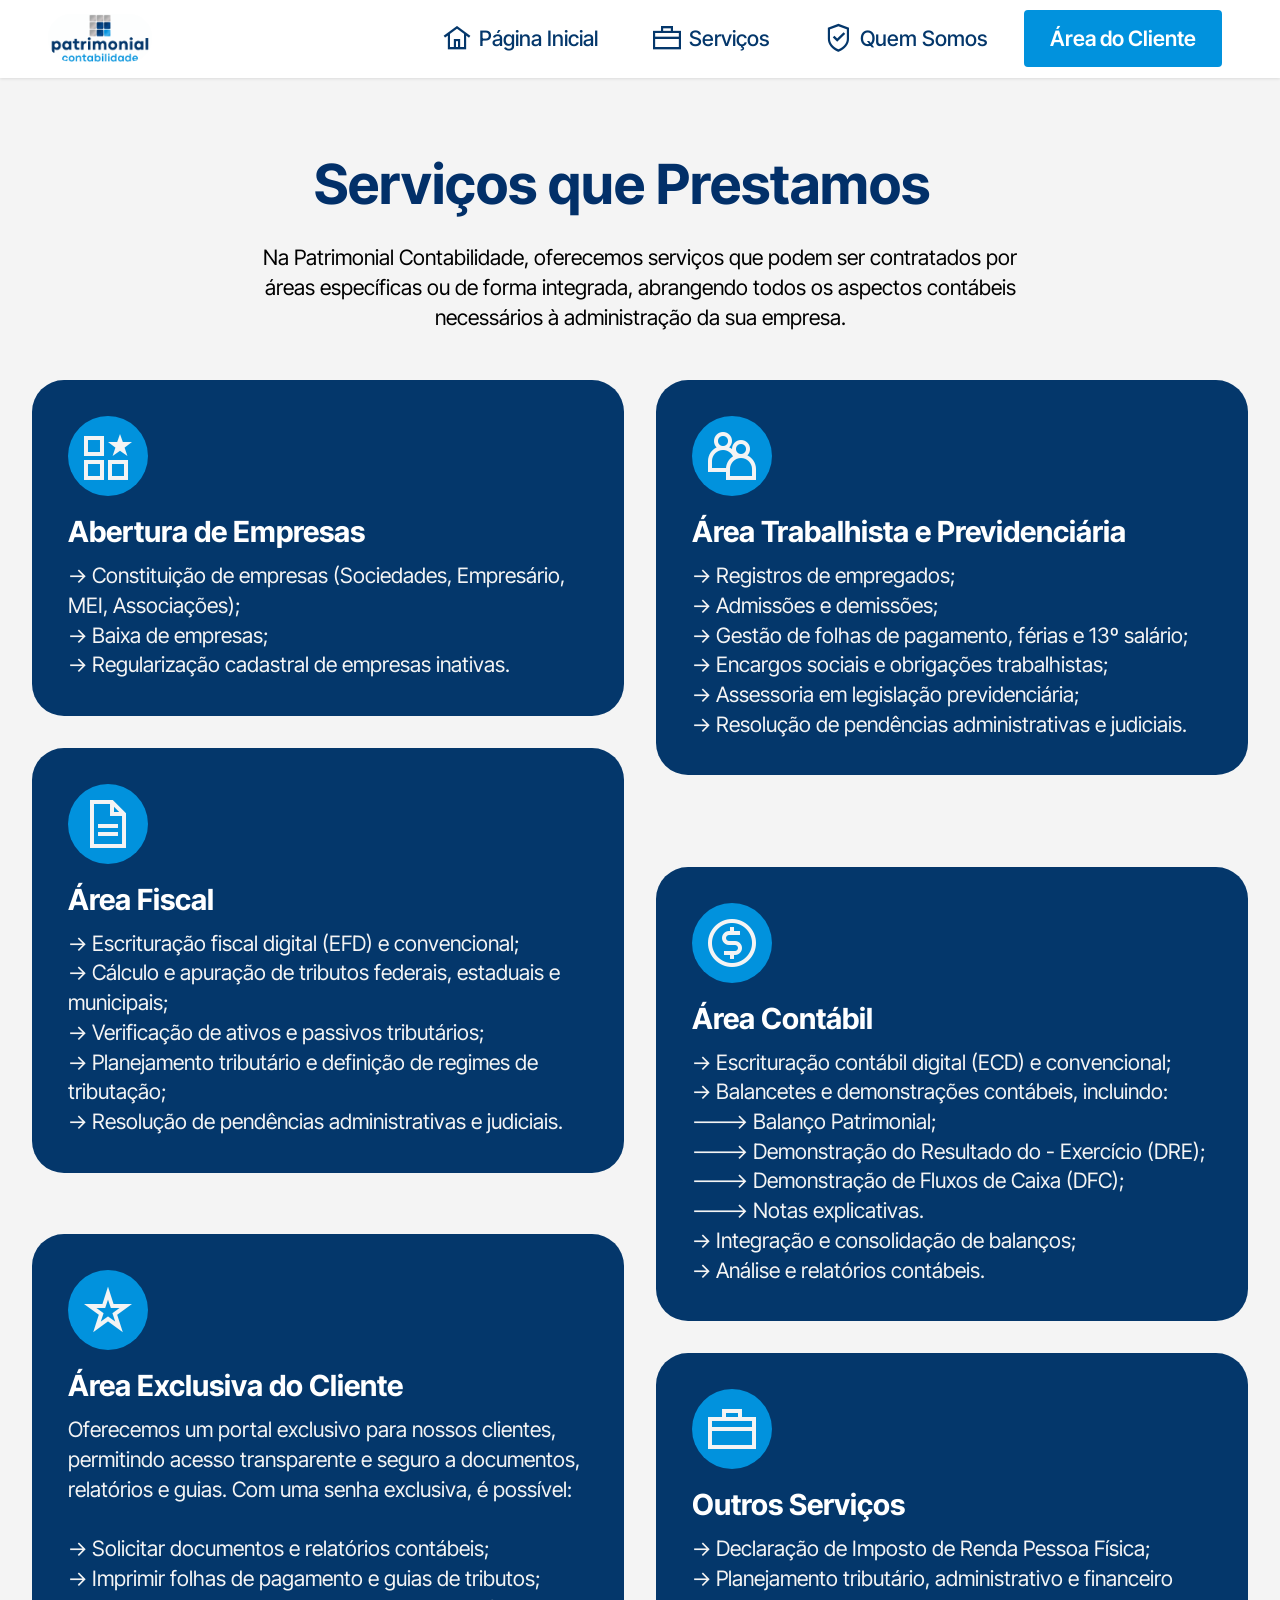
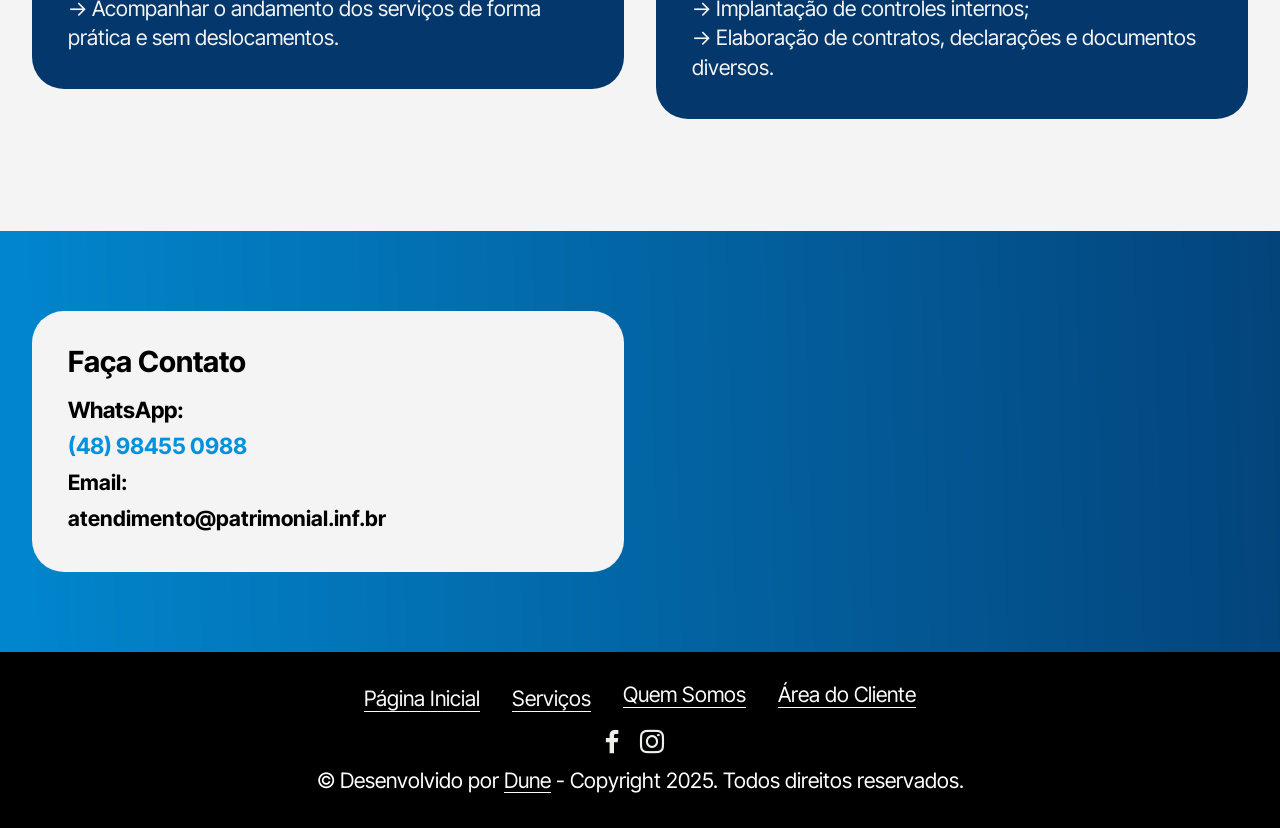
==== commit 29414adb: "remove mobrise footer .servicos" ====
--- a/servicos.html
+++ b/servicos.html
@@ -243,10 +243,12 @@
             </div>
         </div>
     </div>
-</section><section class="display-7" style="padding: 0;align-items: center;justify-content: center;flex-wrap: wrap;    align-content: center;display: flex;position: relative;height: 4rem;"><a href="https://mobiri.se/3706680" style="flex: 1 1;height: 4rem;position: absolute;width: 100%;z-index: 1;"><img alt="" style="height: 4rem;" src="[data-uri]"></a><p style="margin: 0;text-align: center;" class="display-7">&#8204;</p><a style="z-index:1" href="https://mobirise.com/drag-drop-website-builder.html">Drag & Drop Website Builder</a></section><script src="assets/bootstrap/js/bootstrap.bundle.min.js"></script>  <script src="assets/smoothscroll/smooth-scroll.js"></script>  <script src="assets/ytplayer/index.js"></script>  <script src="assets/dropdown/js/navbar-dropdown.js"></script>  <script src="assets/masonry/masonry.pkgd.min.js"></script>  <script src="assets/imagesloaded/imagesloaded.pkgd.min.js"></script>  <script src="assets/theme/js/script.js"></script>  
+</section>
+  
+<script src="assets/bootstrap/js/bootstrap.bundle.min.js"></script>  <script src="assets/smoothscroll/smooth-scroll.js"></script>  <script src="assets/ytplayer/index.js"></script>  <script src="assets/dropdown/js/navbar-dropdown.js"></script>  <script src="assets/masonry/masonry.pkgd.min.js"></script>  <script src="assets/imagesloaded/imagesloaded.pkgd.min.js"></script>  <script src="assets/theme/js/script.js"></script>  
   
   
  <div id="scrollToTop" class="scrollToTop mbr-arrow-up"><a style="text-align: center;"><i class="mbr-arrow-up-icon mbr-arrow-up-icon-cm cm-icon cm-icon-smallarrow-up"></i></a></div>
     <input name="animation" type="hidden">
   </body>
-</html>+</html>
